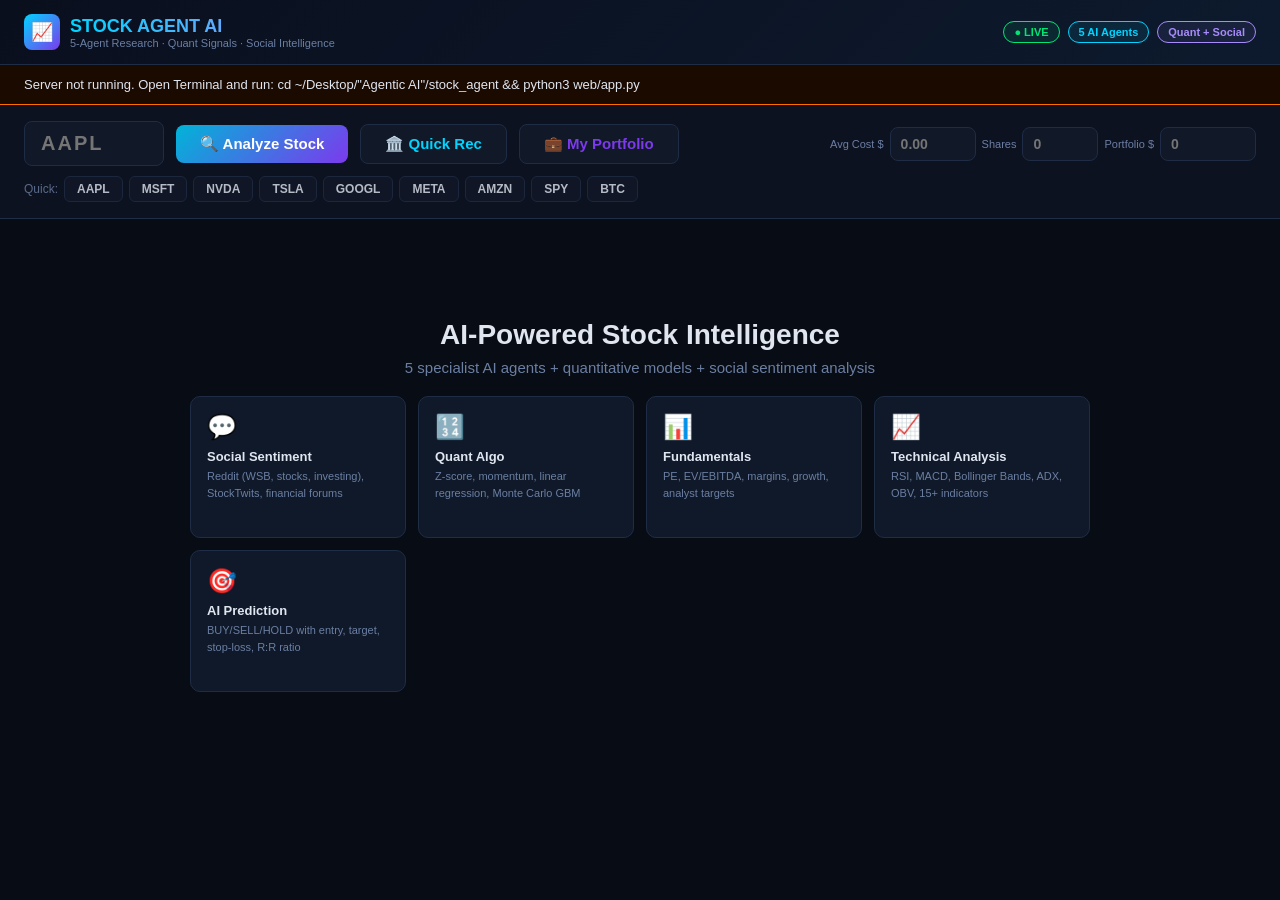
==== web/static/index.html @ b46477fc "Link the desk to OptionsPilot, in the direction that was missing OptionsPilot already reads this ser" ====
<!DOCTYPE html>
<html lang="en">
<head>
<meta charset="UTF-8">
<meta name="viewport" content="width=device-width, initial-scale=1.0">
<title>Stock Agent AI — 5-Agent Research Platform</title>
<style>
  :root {
    --bg:       #080c14;
    --bg2:      #0d1220;
    --bg3:      #111827;
    --border:   #1e2d45;
    --accent:   #00d4ff;
    --accent2:  #7c3aed;
    --green:    #00e676;
    --red:      #ff1744;
    --yellow:   #ffea00;
    --text:     #e0e6f0;
    --muted:    #6b7fa3;
    --card-bg:  #0f1929;
  }
  * { box-sizing: border-box; margin: 0; padding: 0; }
  body { background: var(--bg); color: var(--text); font-family: 'SF Pro Display', -apple-system, BlinkMacSystemFont, 'Segoe UI', sans-serif; font-size: 14px; min-height: 100vh; }

  /* Header */
  .header { background: linear-gradient(135deg, #0a0f1e 0%, #0d1a2d 100%); border-bottom: 1px solid var(--border); padding: 14px 24px; display: flex; align-items: center; gap: 16px; position: sticky; top: 0; z-index: 100; backdrop-filter: blur(10px); }
  .logo { display: flex; align-items: center; gap: 10px; }
  .logo-icon { width: 36px; height: 36px; background: linear-gradient(135deg, var(--accent), var(--accent2)); border-radius: 8px; display: flex; align-items: center; justify-content: center; font-size: 18px; }
  .logo-text h1 { font-size: 18px; font-weight: 700; background: linear-gradient(90deg, var(--accent), #a78bfa); -webkit-background-clip: text; -webkit-text-fill-color: transparent; }
  .logo-text p { font-size: 11px; color: var(--muted); }
  .badges { display: flex; gap: 8px; margin-left: auto; }
  .badge { padding: 4px 10px; border-radius: 20px; font-size: 11px; font-weight: 600; border: 1px solid; }
  .badge.live { color: var(--green); border-color: var(--green); background: rgba(0,230,118,.08); }
  .badge.agents { color: var(--accent); border-color: var(--accent); background: rgba(0,212,255,.08); }
  .badge.quant { color: #a78bfa; border-color: #a78bfa; background: rgba(167,139,250,.08); }

  /* Search */
  .search-bar { background: var(--bg2); border-bottom: 1px solid var(--border); padding: 16px 24px; display: flex; align-items: center; gap: 12px; flex-wrap: wrap; }
  .ticker-input { background: var(--bg3); border: 1px solid var(--border); color: var(--text); padding: 10px 16px; border-radius: 8px; font-size: 20px; font-weight: 700; width: 140px; letter-spacing: 2px; text-transform: uppercase; outline: none; transition: border-color .2s; }
  .ticker-input:focus { border-color: var(--accent); }
  .btn-analyze { background: linear-gradient(135deg, #00b4d8, var(--accent2)); border: none; color: #fff; padding: 10px 24px; border-radius: 8px; font-size: 15px; font-weight: 700; cursor: pointer; transition: opacity .2s, transform .1s; }
  .btn-analyze:hover { opacity: .9; transform: translateY(-1px); }
  .btn-analyze:disabled { opacity: .5; cursor: not-allowed; transform: none; }
  .quick-picks { display: flex; align-items: center; gap: 6px; flex-wrap: wrap; }
  .quick-picks span { color: var(--muted); font-size: 12px; }
  .qbtn { background: var(--bg3); border: 1px solid var(--border); color: var(--text); padding: 5px 12px; border-radius: 6px; cursor: pointer; font-size: 12px; font-weight: 600; transition: all .2s; }
  .qbtn:hover { border-color: var(--accent); color: var(--accent); }

  /* Progress */
  .progress-bar { background: var(--bg2); border-bottom: 1px solid var(--border); padding: 10px 24px; display: none; }
  .progress-steps { display: flex; gap: 8px; flex-wrap: wrap; margin-bottom: 8px; }
  .step { padding: 4px 10px; border-radius: 20px; font-size: 11px; border: 1px solid var(--border); color: var(--muted); transition: all .3s; }
  .step.active { border-color: var(--accent); color: var(--accent); background: rgba(0,212,255,.1); animation: pulse 1s infinite; }
  .step.done { border-color: var(--green); color: var(--green); background: rgba(0,230,118,.08); }
  @keyframes pulse { 0%,100% { opacity:1; } 50% { opacity:.6; } }
  .progress-msg { color: var(--muted); font-size: 12px; }

  /* Layout */
  .main { padding: 20px 24px; max-width: 1400px; margin: 0 auto; }
  .empty-state { text-align: center; padding: 80px 20px; color: var(--muted); }
  .empty-state h2 { font-size: 28px; color: var(--text); margin-bottom: 8px; }
  .empty-state p { font-size: 15px; margin-bottom: 20px; }
  .feature-grid { display: grid; grid-template-columns: repeat(auto-fit, minmax(200px, 1fr)); gap: 12px; max-width: 900px; margin: 0 auto; }
  .feature-card { background: var(--card-bg); border: 1px solid var(--border); border-radius: 10px; padding: 16px; text-align: left; }
  .feature-card .icon { font-size: 24px; margin-bottom: 8px; }
  .feature-card h4 { font-size: 13px; color: var(--text); margin-bottom: 4px; }
  .feature-card p { font-size: 11px; color: var(--muted); line-height: 1.5; }

  /* Dashboard */
  .dashboard { display: none; }
  .top-row { display: grid; grid-template-columns: 380px minmax(0, 1fr); gap: 16px; margin-bottom: 16px; }
  @media (max-width: 1100px) { .top-row { grid-template-columns: 1fr; } }
  .mid-row { display: grid; grid-template-columns: 1fr 1fr 1fr; gap: 16px; margin-bottom: 16px; }
  .bottom-row { display: grid; grid-template-columns: 1fr 1fr; gap: 16px; margin-bottom: 16px; }
  .full-row { margin-bottom: 16px; }

  /* Cards */
  .card { background: var(--card-bg); border: 1px solid var(--border); border-radius: 12px; padding: 18px; }
  .card-title { font-size: 11px; font-weight: 700; text-transform: uppercase; letter-spacing: 1px; color: var(--muted); margin-bottom: 14px; display: flex; align-items: center; gap: 6px; }

  /* Verdict */
  .verdict-card { background: var(--card-bg); border: 2px solid var(--border); border-radius: 16px; padding: 20px; position: relative; overflow: hidden; }
  .verdict-card::before { content: ''; position: absolute; top: 0; left: 0; right: 0; height: 3px; }
  .verdict-card.buy::before { background: linear-gradient(90deg, var(--green), #00c853); border-color: var(--green); }
  .verdict-card.sell::before { background: linear-gradient(90deg, var(--red), #d50000); border-color: var(--red); }
  .verdict-card.hold::before { background: linear-gradient(90deg, var(--yellow), #ff8f00); border-color: var(--yellow); }
  .verdict-badge { display: inline-flex; align-items: center; gap: 8px; padding: 8px 18px; border-radius: 30px; font-size: 22px; font-weight: 900; letter-spacing: 2px; margin-bottom: 12px; }
  .verdict-badge.buy { background: rgba(0,230,118,.15); color: var(--green); border: 2px solid var(--green); }
  .verdict-badge.sell { background: rgba(255,23,68,.15); color: var(--red); border: 2px solid var(--red); }
  .verdict-badge.hold { background: rgba(255,234,0,.12); color: var(--yellow); border: 2px solid var(--yellow); }
  .verdict-company { font-size: 16px; font-weight: 700; color: var(--text); margin-bottom: 4px; }
  .verdict-price { font-size: 28px; font-weight: 900; margin-bottom: 4px; }
  .verdict-change { font-size: 13px; }
  /* minmax(0, 1fr) rather than 1fr: a plain 1fr track has an automatic minimum
     of its content's size, so one long string in one tile widens that column
     and squeezes the other two. This makes the three tracks genuinely equal
     whatever lands in them. */
  .price-grid { display: grid; grid-template-columns: repeat(3, minmax(0, 1fr)); gap: 8px; margin-top: 14px; }
  .price-item { background: var(--bg3); border-radius: 8px; padding: 10px 8px; text-align: center; min-width: 0; }
  .price-item .label { font-size: 10px; color: var(--muted); text-transform: uppercase; margin-bottom: 4px; white-space: nowrap; }
  /* Last-resort containment. Long values belong in .price-note below the grid,
     but if one ever reaches a tile it wraps and clips instead of forcing the
     row to 300px tall. */
  /* break-word, not anywhere: `anywhere` also shrinks the element's intrinsic
     minimum size, which made "medium-term" wrap onto two lines inside a tile
     wide enough to hold it and left the second row 18px taller than the first. */
  .price-item .value { font-size: 14px; font-weight: 700; line-height: 1.3; overflow-wrap: break-word;
                       display: -webkit-box; -webkit-line-clamp: 2; -webkit-box-orient: vertical; overflow: hidden; }
  /* Word-valued tiles (Horizon, and a conditional Entry) are categories, not
     figures. At the 14px numeric size "medium-term" needs 95px inside a 91px
     tile and wraps at the hyphen, which pushed its whole grid row 18px taller
     than the one above it. */
  .price-item .value.text { font-size: 12px; font-weight: 600; }
  .price-item .value.conditional { font-size: 12px; font-weight: 600; color: var(--accent); }
  /* Where prose goes: full width, left-aligned, sized to be read. */
  .price-note { margin-top: 8px; padding: 9px 11px; background: var(--bg3); border-radius: 8px;
                border-left: 3px solid var(--accent); font-size: 11.5px; line-height: 1.55; color: var(--text); }
  .price-note + .price-note { margin-top: 6px; }
  .price-note .price-note-label { font-size: 10px; color: var(--muted); text-transform: uppercase;
                                  letter-spacing: .5px; margin-bottom: 2px; }
  .price-item .value.green { color: var(--green); }
  .price-item .value.red { color: var(--red); }
  .price-item .value.yellow { color: var(--yellow); }
  .conviction-row { display: flex; align-items: center; gap: 8px; margin-top: 12px; flex-wrap: wrap; }
  .conviction-label { font-size: 11px; color: var(--muted); }
  .conviction-badge { padding: 3px 10px; border-radius: 12px; font-size: 11px; font-weight: 700; }
  .conviction-badge.HIGH { background: rgba(0,230,118,.2); color: var(--green); }
  .conviction-badge.MEDIUM { background: rgba(255,234,0,.2); color: var(--yellow); }
  .conviction-badge.LOW { background: rgba(255,23,68,.15); color: var(--red); }
  .verdict-summary { font-size: 12px; color: var(--muted); line-height: 1.6; margin-top: 12px; font-style: italic; }

  /* Grounded analysis panel */
  .grounded-card { background: var(--card-bg); border: 1px solid #1a3a1a; border-radius: 12px; padding: 18px; margin-top: 16px; }
  .grounded-header { display: flex; align-items: center; gap:10px; margin-bottom: 14px; }
  .grounded-badge { font-size: 10px; font-weight: 700; text-transform: uppercase; padding: 3px 10px; border-radius: 10px; letter-spacing: 1px; }
  .grounded-badge.strategy { background: rgba(0,230,118,.15); color: var(--green); border: 1px solid rgba(0,230,118,.3); }
  .grounded-badge.none { background: rgba(255,234,0,.12); color: var(--yellow); border: 1px solid rgba(255,234,0,.3); }
  .grounded-grid { display: grid; grid-template-columns: repeat(4, 1fr); gap: 8px; margin-bottom: 14px; }
  .grounded-item { background: var(--bg3); border-radius: 8px; padding: 10px; text-align: center; }
  .grounded-item .gl { font-size: 9px; color: var(--muted); text-transform: uppercase; letter-spacing: 0.5px; margin-bottom: 4px; }
  .grounded-item .gv { font-size: 13px; font-weight: 700; }
  .grounded-note { font-size: 11px; color: var(--muted); line-height: 1.5; border-top: 1px solid var(--border); padding-top: 10px; }
  .strategy-signals { display: flex; flex-wrap: wrap; gap: 6px; margin-top: 10px; }
  .sig-pill { font-size: 10px; padding: 2px 8px; border-radius: 8px; font-weight: 600; }
  .sig-pill.bull { background: rgba(0,230,118,.15); color: var(--green); }
  .sig-pill.bear { background: rgba(255,23,68,.12); color: var(--red); }
  .sig-pill.flat { background: var(--bg3); color: var(--muted); }
  /* Track history table */
  .track-table { width: 100%; border-collapse: collapse; font-size: 11px; margin-top: 10px; }
  .track-table th { color: var(--muted); font-size: 9px; text-transform: uppercase; letter-spacing: 0.5px; padding: 4px 6px; text-align: left; border-bottom: 1px solid var(--border); }
  .track-table td { padding: 5px 6px; border-bottom: 1px solid rgba(255,255,255,.04); }
  .track-table .pos { color: var(--green); } .track-table .neg { color: var(--red); }

  /* Sparkline chart */
  .chart-card { background: var(--card-bg); border: 1px solid var(--border); border-radius: 12px; padding: 18px; }
  #sparkline-canvas { width: 100%; height: 140px; }

  /* Signal meter */
  .signal-meter { margin-bottom: 12px; }
  .meter-track { background: linear-gradient(90deg, #ff1744, #ffea00 50%, #00e676); border-radius: 20px; height: 10px; position: relative; margin: 8px 0; }
  .meter-needle { position: absolute; top: -4px; width: 18px; height: 18px; border-radius: 50%; background: #fff; border: 2px solid var(--bg); box-shadow: 0 2px 6px rgba(0,0,0,.5); transform: translateX(-50%); transition: left 1s cubic-bezier(.34,1.56,.64,1); }
  .meter-labels { display: flex; justify-content: space-between; font-size: 10px; color: var(--muted); }
  .signal-score { font-size: 32px; font-weight: 900; text-align: center; margin: 4px 0; }
  .signal-direction { text-align: center; font-size: 13px; font-weight: 700; text-transform: uppercase; letter-spacing: 1px; }

  /* Indicators grid */
  .indicators-grid { display: grid; grid-template-columns: 1fr 1fr; gap: 8px; }
  .ind-item { background: var(--bg3); border-radius: 8px; padding: 10px; }
  .ind-name { font-size: 10px; color: var(--muted); text-transform: uppercase; margin-bottom: 3px; }
  .ind-value { font-size: 14px; font-weight: 700; }
  .ind-signal { font-size: 10px; margin-top: 2px; }

  /* Algo signals */
  .algo-grid { display: grid; grid-template-columns: 1fr 1fr; gap: 8px; }
  .algo-item { background: var(--bg3); border-radius: 8px; padding: 10px; }
  .algo-name { font-size: 10px; color: var(--muted); text-transform: uppercase; margin-bottom: 3px; }
  .algo-value { font-size: 13px; font-weight: 700; }
  .algo-sub { font-size: 10px; color: var(--muted); margin-top: 2px; }

  /* Monte Carlo */
  .mc-bar { display: flex; align-items: center; gap: 8px; margin-bottom: 6px; font-size: 12px; }
  .mc-label { width: 80px; color: var(--muted); }
  .mc-track { flex: 1; background: var(--bg3); border-radius: 4px; height: 8px; position: relative; }
  .mc-fill { height: 100%; border-radius: 4px; }
  .mc-price { width: 70px; text-align: right; font-weight: 700; }

  /* Signals list */
  .signals-list { list-style: none; }
  .signals-list li { padding: 6px 8px; border-radius: 6px; font-size: 12px; margin-bottom: 4px; display: flex; align-items: flex-start; gap: 6px; }
  .signals-list li.bull { background: rgba(0,230,118,.07); color: #81c784; }
  .signals-list li.bear { background: rgba(255,23,68,.07); color: #e57373; }
  .signals-list li.neutral { background: rgba(255,255,255,.04); color: var(--muted); }
  .sig-dot { width: 6px; height: 6px; border-radius: 50%; margin-top: 5px; flex-shrink: 0; }
  .bull .sig-dot { background: var(--green); }
  .bear .sig-dot { background: var(--red); }
  .neutral .sig-dot { background: var(--muted); }

  /* Social sentiment */
  .social-grid { display: grid; grid-template-columns: 1fr 1fr; gap: 10px; margin-bottom: 12px; }
  .social-source { background: var(--bg3); border-radius: 10px; padding: 12px; }
  .social-source h4 { font-size: 12px; color: var(--muted); margin-bottom: 8px; }
  .social-bar { display: flex; gap: 4px; height: 8px; border-radius: 4px; overflow: hidden; margin-bottom: 6px; }
  .social-bull { background: var(--green); }
  .social-bear { background: var(--red); }
  .social-stats { display: flex; justify-content: space-between; font-size: 11px; }
  .st-bull { color: var(--green); font-weight: 700; }
  .st-bear { color: var(--red); font-weight: 700; }
  .reddit-posts { list-style: none; }
  .reddit-posts li { padding: 6px 0; border-bottom: 1px solid var(--border); font-size: 11px; color: var(--muted); }
  .reddit-posts li:last-child { border-bottom: none; }
  .reddit-sub { color: var(--accent); font-weight: 600; }

  /* Fundamentals table */
  .fund-table { width: 100%; border-collapse: collapse; }
  .fund-table tr { border-bottom: 1px solid var(--border); }
  .fund-table td { padding: 7px 4px; font-size: 12px; }
  .fund-table td:first-child { color: var(--muted); }
  .fund-table td:last-child { font-weight: 700; text-align: right; }

  /* Analysis sections */
  .analysis-tabs { display: flex; gap: 4px; margin-bottom: 12px; flex-wrap: wrap; }
  .tab-btn { padding: 6px 14px; border-radius: 6px; border: 1px solid var(--border); background: none; color: var(--muted); cursor: pointer; font-size: 12px; transition: all .2s; }
  .tab-btn.active { background: var(--accent2); border-color: var(--accent2); color: #fff; }
  .tab-content { display: none; }
  .tab-content.active { display: block; }
  .analysis-text { font-size: 13px; line-height: 1.8; color: var(--text); white-space: pre-wrap; }
  .streaming-cursor { display: inline-block; width: 8px; height: 14px; background: var(--accent); animation: blink .7s infinite; vertical-align: text-bottom; }
  @keyframes blink { 0%,100%{opacity:1} 50%{opacity:0} }

  /* News */
  .news-list { list-style: none; }
  .news-item { padding: 10px 0; border-bottom: 1px solid var(--border); }
  .news-item:last-child { border-bottom: none; }
  .news-title { font-size: 13px; color: var(--text); margin-bottom: 4px; }
  .news-meta { font-size: 11px; color: var(--muted); }

  /* Cases */
  .cases-grid { display: grid; grid-template-columns: 1fr 1fr; gap: 12px; }
  .case-box { background: var(--bg3); border-radius: 10px; padding: 14px; }
  .case-box.bull { border-left: 3px solid var(--green); }
  .case-box.bear { border-left: 3px solid var(--red); }
  .case-title { font-size: 11px; font-weight: 700; text-transform: uppercase; letter-spacing: 1px; margin-bottom: 8px; }
  .case-box.bull .case-title { color: var(--green); }
  .case-box.bear .case-title { color: var(--red); }
  .case-text { font-size: 12px; color: var(--muted); line-height: 1.6; }

  /* Catalysts */
  .catalysts-list { list-style: none; }
  .catalysts-list li { padding: 5px 0; font-size: 12px; color: var(--muted); border-bottom: 1px solid var(--border); display: flex; gap: 6px; }
  .catalysts-list li:last-child { border-bottom: none; }
  .catalyst-dot { color: var(--accent); }

  /* Candlestick patterns */
  .pattern-list { list-style: none; }
  .pattern-list li { padding: 5px 8px; border-radius: 6px; font-size: 11px; margin-bottom: 4px; background: rgba(124,58,237,.1); color: #c4b5fd; border: 1px solid rgba(124,58,237,.2); }

  /* Scrollbar */
  ::-webkit-scrollbar { width: 6px; }
  ::-webkit-scrollbar-track { background: var(--bg); }
  ::-webkit-scrollbar-thumb { background: var(--border); border-radius: 3px; }

  /* Colors */
  .green { color: var(--green); }
  .red { color: var(--red); }
  .yellow { color: var(--yellow); }
  .accent { color: var(--accent); }
  .muted { color: var(--muted); }

  /* Responsive */
  @media (max-width: 900px) {
    .top-row, .mid-row, .bottom-row { grid-template-columns: 1fr; }
    .cases-grid, .social-grid, .indicators-grid, .algo-grid { grid-template-columns: 1fr; }
  }
</style>
</head>
<body>

<div class="header">
  <div class="logo">
    <div class="logo-icon">📈</div>
    <div class="logo-text">
      <h1>STOCK AGENT AI</h1>
      <p>5-Agent Research · Quant Signals · Social Intelligence</p>
    </div>
  </div>
  <div class="badges">
    <div class="badge live">● LIVE</div>
    <div class="badge agents">5 AI Agents</div>
    <div class="badge quant">Quant + Social</div>
  </div>
</div>

<div class="search-bar" style="flex-direction:column;align-items:stretch;gap:10px">
  <!-- Primary row: the one action most visits need — type a ticker, hit Analyze.
       Quick Rec / Portfolio are secondary but still one click; cost basis is
       tucked to the far right since it's optional context, not an action. -->
  <div style="display:flex;align-items:center;gap:12px;flex-wrap:wrap">
    <input type="text" class="ticker-input" id="ticker" placeholder="AAPL" value="" maxlength="10">
    <button class="btn-analyze" id="analyzeBtn" onclick="analyze()">🔍 Analyze Stock</button>
    <button class="btn-analyze" id="quickRecTopBtn" onclick="quickRecStandalone()"
      style="background:var(--bg3);color:var(--accent);border:1px solid var(--border)"
      title="Keyless 7-pillar computed recommendation — no LLM, no API key needed">🏛️ Quick Rec</button>
    <button class="btn-analyze" id="portfolioToggleBtn" onclick="togglePortfolioCard()"
      style="background:var(--bg3);color:var(--accent2);border:1px solid var(--border)"
      title="Track your holdings and get a signal on each">💼 My Portfolio</button>
    <!-- Position context. All three are OPTIONAL and none is ever inferred:
         leaving them blank produces POSITION_CONTEXT_NOT_PROVIDED and both
         ownership branches, rather than an assumed holding. Shares unlocks
         dollar risk; portfolio value unlocks weight and concentration. -->
    <div style="display:flex;align-items:center;gap:6px;margin-left:auto;flex-wrap:wrap">
      <label for="costBasis" style="font-size:11px;color:var(--muted);white-space:nowrap">Avg Cost $</label>
      <input type="number" id="costBasis" oninput="onCostBasisChange()" placeholder="0.00" step="0.01" min="0"
        style="background:var(--bg3);border:1px solid var(--border);color:var(--text);padding:8px 10px;border-radius:8px;font-size:14px;font-weight:700;width:86px;outline:none;transition:border-color .2s"
        onfocus="this.style.borderColor='var(--accent)'" onblur="this.style.borderColor='var(--border)'"
        title="Your average purchase price. Optional — nothing is assumed if blank.">
      <label for="shareCount" style="font-size:11px;color:var(--muted);white-space:nowrap">Shares</label>
      <input type="number" id="shareCount" placeholder="0" step="1" min="0"
        style="background:var(--bg3);border:1px solid var(--border);color:var(--text);padding:8px 10px;border-radius:8px;font-size:14px;font-weight:700;width:76px;outline:none;transition:border-color .2s"
        onfocus="this.style.borderColor='var(--accent)'" onblur="this.style.borderColor='var(--border)'"
        title="Share count — unlocks dollar risk to invalidation. Optional.">
      <label for="portfolioValue" style="font-size:11px;color:var(--muted);white-space:nowrap">Portfolio $</label>
      <input type="number" id="portfolioValue" placeholder="0" step="100" min="0"
        style="background:var(--bg3);border:1px solid var(--border);color:var(--text);padding:8px 10px;border-radius:8px;font-size:14px;font-weight:700;width:96px;outline:none;transition:border-color .2s"
        onfocus="this.style.borderColor='var(--accent)'" onblur="this.style.borderColor='var(--border)'"
        title="Total portfolio value — unlocks position weight, concentration and portfolio risk. Optional.">
    </div>
  </div>
  <!-- Secondary row: quick-pick tickers, visually quieter — a shortcut, not a decision. -->
  <div class="quick-picks" style="opacity:.8">
    <span>Quick:</span>
    <button class="qbtn" onclick="quickAnalyze('AAPL')">AAPL</button>
    <button class="qbtn" onclick="quickAnalyze('MSFT')">MSFT</button>
    <button class="qbtn" onclick="quickAnalyze('NVDA')">NVDA</button>
    <button class="qbtn" onclick="quickAnalyze('TSLA')">TSLA</button>
    <button class="qbtn" onclick="quickAnalyze('GOOGL')">GOOGL</button>
    <button class="qbtn" onclick="quickAnalyze('META')">META</button>
    <button class="qbtn" onclick="quickAnalyze('AMZN')">AMZN</button>
    <button class="qbtn" onclick="quickAnalyze('SPY')">SPY</button>
    <button class="qbtn" onclick="quickAnalyze('BTC-USD')">BTC</button>
  </div>
</div>

<div class="card" id="portfolioCard" style="display:none;margin:16px 24px;max-width:1400px;margin-left:auto;margin-right:auto">
  <div class="card-title" style="display:flex;justify-content:space-between;align-items:center">
    <span>💼 My Portfolio <span style="font-weight:400;text-transform:none;letter-spacing:0;color:var(--muted)">— track holdings, get a signal on each</span></span>
    <button onclick="togglePortfolioCard()" style="background:none;border:none;color:var(--muted);cursor:pointer;font-size:16px">✕</button>
  </div>

  <div style="display:flex;gap:8px;align-items:center;flex-wrap:wrap;margin-bottom:12px;padding-bottom:12px;border-bottom:1px solid var(--border)">
    <input type="text" id="pfTicker" placeholder="TICKER" maxlength="10"
      style="background:var(--bg3);border:1px solid var(--border);color:var(--text);padding:8px 10px;border-radius:8px;font-size:14px;font-weight:700;width:110px;text-transform:uppercase;outline:none">
    <input type="number" id="pfShares" placeholder="Shares" step="0.0001" min="0"
      style="background:var(--bg3);border:1px solid var(--border);color:var(--text);padding:8px 10px;border-radius:8px;font-size:14px;width:100px;outline:none">
    <input type="number" id="pfAvgCost" placeholder="Avg Cost $" step="0.01" min="0"
      style="background:var(--bg3);border:1px solid var(--border);color:var(--text);padding:8px 10px;border-radius:8px;font-size:14px;width:110px;outline:none">
    <button class="btn-analyze" onclick="addPortfolioHolding()" style="padding:8px 18px;font-size:13px">+ Add Holding</button>
    <button class="btn-analyze" id="pfAnalyzeBtn" onclick="analyzePortfolio()"
      style="padding:8px 18px;font-size:13px;background:var(--bg3);color:var(--accent);border:1px solid var(--border)">📊 Quick Signals</button>
    <button class="btn-analyze" id="pfBriefBtn" onclick="buildPortfolioBrief()"
      style="padding:8px 18px;font-size:13px;background:linear-gradient(135deg,var(--accent2),#00b4d8)">🎯 Portfolio Brief</button>
    <span style="font-size:10px;color:var(--muted)">Keyless — no API key. Saved in this browser only. Suggested actions, not automatic trades.</span>
  </div>

  <div style="display:flex;gap:8px;align-items:center;flex-wrap:wrap;margin-bottom:12px;padding-bottom:12px;border-bottom:1px solid var(--border)">
    <span style="font-size:11px;color:var(--muted);text-transform:uppercase;letter-spacing:.5px">Source</span>
    <div style="display:flex;background:var(--bg3);border-radius:8px;padding:2px">
      <button id="pfSrcManualBtn" onclick="setPortfolioSource('manual')"
        style="border:none;background:none;color:var(--text);padding:6px 12px;border-radius:6px;font-size:12px;cursor:pointer">Manual</button>
      <button id="pfSrcRobinhoodBtn" onclick="setPortfolioSource('robinhood')"
        style="border:none;background:none;color:var(--text);padding:6px 12px;border-radius:6px;font-size:12px;cursor:pointer">🟢 Robinhood</button>
    </div>
    <button class="btn-analyze" id="pfRobinhoodBtn" onclick="robinhoodButtonClick()"
      style="padding:8px 18px;font-size:13px;background:var(--bg3);color:var(--accent);border:1px solid var(--border)">🔗 Connect Robinhood</button>
    <span id="pfRobinhoodStatus" style="font-size:11px;color:var(--muted)"></span>
  </div>

  <div id="pfEmpty" style="text-align:center;color:var(--muted);font-size:13px;padding:16px 0">
    No holdings yet — add a ticker, share count, and your average cost above.
  </div>

  <div id="pfTableWrap" style="display:none;overflow-x:auto">
    <table style="width:100%;border-collapse:collapse;font-size:12px">
      <thead>
        <tr style="color:var(--muted);text-align:left;border-bottom:1px solid var(--border)">
          <th style="padding:6px 8px"></th>
          <th style="padding:6px 8px">Ticker</th>
          <th style="padding:6px 8px;text-align:right">Shares</th>
          <th style="padding:6px 8px;text-align:right">Avg Cost</th>
          <th style="padding:6px 8px;text-align:right">Current</th>
          <th style="padding:6px 8px;text-align:right">P&amp;L %</th>
          <th style="padding:6px 8px;text-align:right">Weight</th>
          <th style="padding:6px 8px">Action</th>
          <th style="padding:6px 8px;text-align:right">Add Zone</th>
          <th style="padding:6px 8px;text-align:right">Trim Zone</th>
          <th style="padding:6px 8px;text-align:right">Exit</th>
          <th style="padding:6px 8px;text-align:right">Target Wt</th>
          <th style="padding:6px 8px"></th>
        </tr>
      </thead>
      <tbody id="pfBody"></tbody>
    </table>
  </div>

  <div id="pfSummary" style="display:none;margin-top:12px;padding-top:12px;border-top:1px solid var(--border)">
    <!-- Book totals -->
    <div style="display:flex;flex-wrap:wrap;gap:20px;margin-bottom:14px">
      <div><div style="font-size:10px;color:var(--muted);text-transform:uppercase">Cost Basis</div>
        <div style="font-size:16px;font-weight:800" id="pfTotalCost">—</div></div>
      <div><div style="font-size:10px;color:var(--muted);text-transform:uppercase">Market Value</div>
        <div style="font-size:16px;font-weight:800" id="pfTotalValue">—</div></div>
      <div><div style="font-size:10px;color:var(--muted);text-transform:uppercase">Total P&amp;L</div>
        <div style="font-size:16px;font-weight:800" id="pfTotalPL">—</div></div>
      <div><div style="font-size:10px;color:var(--muted);text-transform:uppercase">Return</div>
        <div style="font-size:16px;font-weight:800" id="pfTotalPct">—</div></div>
    </div>
    <!-- Portfolio Brief summary: Stance · Concentration · Top 3 Actions · Evidence -->
    <div id="pfBriefSummary" style="display:none;grid-template-columns:1fr 1fr;gap:12px">
      <div style="padding:12px;background:var(--bg3);border-radius:10px" id="pfStanceBox">
        <div style="font-size:10px;color:var(--muted);text-transform:uppercase;letter-spacing:.5px;margin-bottom:4px">Portfolio Stance</div>
        <div style="font-size:20px;font-weight:900" id="pfStance">—</div>
        <div style="font-size:11px;color:var(--muted);margin-top:4px" id="pfStanceNote"></div>
      </div>
      <div style="padding:12px;background:var(--bg3);border-radius:10px">
        <div style="font-size:10px;color:var(--muted);text-transform:uppercase;letter-spacing:.5px;margin-bottom:4px">Concentration Risk</div>
        <div id="pfConcentration" style="font-size:12px"></div>
      </div>
      <div style="padding:12px;background:var(--bg3);border-radius:10px">
        <div style="font-size:10px;color:var(--muted);text-transform:uppercase;letter-spacing:.5px;margin-bottom:6px">Top 3 Actions (by urgency)</div>
        <div id="pfTop3" style="font-size:12px"></div>
      </div>
      <div style="padding:12px;background:var(--bg3);border-radius:10px">
        <div style="font-size:10px;color:var(--muted);text-transform:uppercase;letter-spacing:.5px;margin-bottom:6px">Evidence Confidence</div>
        <div id="pfEvidence" style="font-size:12px"></div>
      </div>
    </div>
    <div id="pfTiltFallback" style="font-size:11px;color:var(--muted);margin-top:8px">
      Click <b>🎯 Portfolio Brief</b> for position-aware actions, price zones, target weights, and the portfolio stance. Suggested actions, not automatic trades.
    </div>
  </div>
</div>

<div class="progress-bar" id="progressBar">
  <div class="progress-steps" id="progressSteps">
    <div class="step" id="step-data">📡 Data</div>
    <div class="step" id="step-social_data">📱 Social Data</div>
    <div class="step" id="step-fundamentals">📊 Fundamentals</div>
    <div class="step" id="step-technical">📈 Technical</div>
    <div class="step" id="step-social">💬 Social Agent</div>
    <div class="step" id="step-algo">🔢 Algo</div>
    <div class="step" id="step-prediction">🎯 Prediction</div>
    <div class="step" id="step-grounding">🧮 Grounding</div>
    <div class="step" id="step-recommendation">🏛️ Recommendation</div>
  </div>
  <div class="progress-msg" id="progressMsg">Starting analysis...</div>
</div>

<div class="main">
  <div class="empty-state" id="emptyState">
    <h2>AI-Powered Stock Intelligence</h2>
    <p>5 specialist AI agents + quantitative models + social sentiment analysis</p>
    <div class="feature-grid">
      <div class="feature-card"><div class="icon">💬</div><h4>Social Sentiment</h4><p>Reddit (WSB, stocks, investing), StockTwits, financial forums</p></div>
      <div class="feature-card"><div class="icon">🔢</div><h4>Quant Algo</h4><p>Z-score, momentum, linear regression, Monte Carlo GBM</p></div>
      <div class="feature-card"><div class="icon">📊</div><h4>Fundamentals</h4><p>PE, EV/EBITDA, margins, growth, analyst targets</p></div>
      <div class="feature-card"><div class="icon">📈</div><h4>Technical Analysis</h4><p>RSI, MACD, Bollinger Bands, ADX, OBV, 15+ indicators</p></div>
      <div class="feature-card"><div class="icon">🎯</div><h4>AI Prediction</h4><p>BUY/SELL/HOLD with entry, target, stop-loss, R:R ratio</p></div>
    </div>
  </div>

  <div class="dashboard" id="dashboard">

    <!-- Row 1: Verdict + Chart -->
    <div class="top-row">
      <div class="verdict-card" id="verdictCard">
        <div id="verdictLoading" style="color:var(--muted);text-align:center;padding:40px 0">
          <div style="font-size:24px;margin-bottom:8px">🎯</div>
          <div>Generating prediction...</div>
        </div>
        <div id="verdictContent" style="display:none">
          <div id="verdictBadge" class="verdict-badge">--</div>
          <div class="verdict-company" id="verdictCompany"></div>
          <div class="verdict-price" id="verdictPrice"></div>
          <div class="verdict-change" id="verdictChange"></div>
          <div class="price-grid">
            <div class="price-item">
              <div class="label">Entry</div>
              <div class="value accent" id="predEntry">--</div>
            </div>
            <div class="price-item">
              <div class="label">Target</div>
              <div class="value green" id="predTarget">--</div>
            </div>
            <div class="price-item">
              <div class="label">Stop Loss</div>
              <div class="value red" id="predStop">--</div>
            </div>
            <div class="price-item">
              <div class="label">Upside</div>
              <div class="value green" id="predUpside">--</div>
            </div>
            <div class="price-item">
              <div class="label">Risk:Reward</div>
              <div class="value yellow" id="predRR">--</div>
            </div>
            <div class="price-item">
              <div class="label">Horizon</div>
              <div class="value accent" id="predHorizon">--</div>
            </div>
          </div>
          <div id="predConditionNote"></div>
          <div class="conviction-row">
            <span class="conviction-label">Conviction:</span>
            <span class="conviction-badge" id="convictionBadge">--</span>
            <span class="conviction-label" style="margin-left:8px">Horizon:</span>
            <span id="timeHorizon" style="font-size:11px;color:var(--muted)">--</span>
          </div>
          <div class="verdict-summary" id="verdictSummary"></div>
        </div>
      </div>

      <div class="chart-card">
        <div class="card-title">📊 Price History <span style="font-size:11px;color:var(--muted);font-weight:400">(3-Month)</span></div>
        <div id="rangeSelector" style="display:flex;gap:4px;flex-wrap:wrap;margin-bottom:8px"></div>
        <div style="position:relative">
          <canvas id="sparkline-canvas" height="140"></canvas>
          <div id="chartTooltip" style="display:none;position:absolute;pointer-events:none;background:var(--bg3);border:1px solid var(--border);border-radius:6px;padding:6px 9px;font-size:11px;color:var(--text);white-space:nowrap;z-index:10;box-shadow:0 2px 8px rgba(0,0,0,.35)"></div>
        </div>
        <div id="chartAxisLabels" style="display:flex;justify-content:space-between;margin-top:4px;font-size:10px;color:var(--muted)"></div>
        <div id="chartSummary" style="margin-top:10px;padding-top:10px;border-top:1px solid var(--border);font-size:11px;color:var(--muted);line-height:1.6"></div>
        <div id="avgCostSummary" style="margin-top:6px;font-size:11px;font-weight:600"></div>
        <div style="display:flex;justify-content:space-between;margin-top:8px;font-size:11px;color:var(--muted)">
          <span id="chartLow"></span>
          <span id="chartTicker" style="color:var(--accent);font-weight:700"></span>
          <span id="chartHigh"></span>
        </div>
        <div style="display:flex;justify-content:space-between;margin-top:2px;font-size:10px;color:var(--muted);opacity:0.7">
          <span id="chartStartDate"></span>
          <span id="chartEndDate"></span>
        </div>
      </div>
    </div>

    <!-- Advanced Analysis & Backtesting: the deep-verification tools (7-pillar
         recommendation, decision report, backtest lab, cross-sectional ranking,
         prediction calibration, data sources). Collapsed by default so a casual
         "should I buy this" glance isn't buried under a wall of research-grade
         dashboards — everything here is one click away, not deleted. -->
    <div class="advanced-section" id="advancedSection" style="display:none;margin-bottom:16px;border:1px dashed var(--border);border-radius:12px;overflow:hidden">
      <div onclick="toggleAdvanced()" style="cursor:pointer;user-select:none;padding:14px 18px;display:flex;justify-content:space-between;align-items:center;background:var(--bg2);gap:12px;flex-wrap:wrap">
        <div>
          <span style="font-size:13px;font-weight:800;color:var(--text)">🔬 Advanced Analysis &amp; Backtesting</span>
          <span style="font-size:11px;color:var(--muted);margin-left:8px">7-pillar recommendation · decision report · backtest lab · cross-sectional ranking · prediction calibration</span>
        </div>
        <span id="advancedToggleLabel" style="color:var(--accent);font-weight:700;font-size:12px;white-space:nowrap">▸ Show</span>
      </div>
      <div id="advancedBody" style="display:none;padding:16px 18px 0">

    <!-- 7-Pillar Investing Recommendation (full width) -->
    <div class="card" id="recCard" style="display:none;margin-bottom:16px">
      <div class="card-title">🏛️ 7-Pillar Investing Recommendation
        <span style="float:right;font-weight:400;letter-spacing:0;text-transform:none">
          <button onclick="quickRec()" id="quickRecBtn"
            style="background:var(--bg3);color:var(--accent);border:1px solid var(--border);border-radius:6px;padding:4px 12px;font-size:11px;font-weight:700;cursor:pointer">
            ⚡ Quick Rec (no AI)</button>
        </span>
      </div>
      <div id="recBody"><div style="color:var(--muted);text-align:center;padding:14px 0;font-size:13px">
        Run an analysis, or click “Quick Rec” for the keyless computed recommendation.</div></div>
    </div>

    <!-- Composite Decision Report (full width) -->
    <div class="card" id="decisionCard" style="display:none;margin-bottom:16px">
      <div class="card-title">🎯 Composite Decision Report
        <span style="float:right;font-weight:400;letter-spacing:0;text-transform:none">
          <label style="color:var(--muted);font-size:11px;margin-right:8px">
            <input type="checkbox" id="ownsPosition"> I own this stock</label>
          <button onclick="fetchDecisionReport()" id="decisionBtn"
            style="background:linear-gradient(90deg,var(--accent),var(--accent2));color:#04121b;border:none;border-radius:6px;padding:4px 14px;font-size:11px;font-weight:800;cursor:pointer">
            📊 Generate Report</button>
        </span>
      </div>
      <div id="decisionBody"><div style="color:var(--muted);text-align:center;padding:14px 0;font-size:13px">
        One coherent BUY/HOLD/SELL decision synthesized from all agent outputs, backtests,
        calibration, and cross-sectional ranking. Fully keyless — no LLM needed.</div></div>
    </div>

    <!-- AI Intelligence / Decision Engine (full width) -->
    <div class="card" id="intelligenceCard" style="display:none;margin-bottom:16px">
      <div class="card-title">🧠 AI Intelligence
        <span style="float:right;font-weight:400;letter-spacing:0;text-transform:none">
          <select id="intelSections" style="background:var(--bg3);color:var(--text);border:1px solid var(--border);border-radius:6px;padding:3px 8px;font-size:11px">
            <option value="full">Full analysis</option>
            <option value="valuation">Valuation only</option>
            <option value="price_action">Why did it move?</option>
            <option value="recovery">Recovery to cost</option>
          </select>
          <input id="intelAvgCost" type="number" step="0.01" placeholder="avg cost $"
            style="width:90px;background:var(--bg3);color:var(--text);border:1px solid var(--border);border-radius:6px;padding:3px 8px;font-size:11px">
          <button onclick="fetchIntelligence()" id="intelBtn"
            style="background:linear-gradient(90deg,var(--accent),var(--accent2));color:#04121b;border:none;border-radius:6px;padding:4px 14px;font-size:11px;font-weight:800;cursor:pointer">
            🧠 Run Intelligence</button>
        </span>
      </div>
      <div id="intelBody"><div style="color:var(--muted);text-align:center;padding:14px 0;font-size:13px">
        Market regime, multi-horizon historical context, historical analogs, a probabilistic
        forecast, risk/cost-basis analysis, and a reliability-weighted evidence ledger with
        named contradictions — adaptive, only computes what the selected mode needs.
        Fully keyless — no LLM needed.</div></div>
    </div>

    <!-- Backtest Lab (full width) -->
    <div class="card" id="btLabCard" style="display:none;margin-bottom:16px">
      <div class="card-title">🧪 Backtest Lab
        <span style="float:right;font-weight:400;letter-spacing:0;text-transform:none;font-size:12px">
          <select id="btStrategy" style="background:var(--bg3);color:var(--text);border:1px solid var(--border);border-radius:6px;padding:3px 8px;font-size:11px"></select>
          <select id="btPeriod" style="background:var(--bg3);color:var(--text);border:1px solid var(--border);border-radius:6px;padding:3px 8px;font-size:11px">
            <option value="2y">2y</option><option value="3y">3y</option><option value="5y" selected>5y</option>
          </select>
          <label style="color:var(--muted);font-size:11px"><input type="checkbox" id="btCosts" checked> realistic costs</label>
          <button onclick="runOneBacktest()" id="btOneBtn"
            style="background:var(--bg3);color:var(--accent);border:1px solid var(--border);border-radius:6px;padding:4px 12px;font-size:11px;font-weight:700;cursor:pointer">▶ Backtest</button>
          <button onclick="runAllBacktests()" id="btAllBtn"
            style="background:linear-gradient(90deg,var(--accent),var(--accent2));color:#04121b;border:none;border-radius:6px;padding:4px 12px;font-size:11px;font-weight:800;cursor:pointer">⚔️ Compare all</button>
        </span>
      </div>
      <div id="btLabBody"><div style="color:var(--muted);text-align:center;padding:14px 0;font-size:13px">
        Pick a strategy and click Backtest, or “Compare all” to race the whole library
        (net of realistic costs, dSR deflated against the true trial count).
        Deeper validation (walk-forward + overfitting/PBO): <a href="/fil" style="color:var(--accent)">FIL page →</a></div></div>
    </div>

    <!-- Cross-Sectional Ranking (full width) -->
    <div class="card" id="xsecCard" style="display:none;margin-bottom:16px">
      <div class="card-title">🏦 Cross-Sectional Ranking (survivorship-safe, point-in-time)
        <span style="float:right;font-weight:400;letter-spacing:0;text-transform:none">
          <select id="xsecUniverse" style="background:var(--bg3);color:var(--text);border:1px solid var(--border);border-radius:6px;padding:3px 8px;font-size:11px"></select>
          <input id="xsecAsOf" type="date" value="2023-06-01" style="background:var(--bg3);color:var(--text);border:1px solid var(--border);border-radius:6px;padding:3px 6px;font-size:11px">
          <button onclick="runRanking()" id="xsecRunBtn" style="background:linear-gradient(90deg,var(--accent),var(--accent2));color:#04121b;border:none;border-radius:6px;padding:4px 12px;font-size:11px;font-weight:800;cursor:pointer">Rank as-of</button>
          <button onclick="evalRankings()" id="xsecEvalBtn" style="background:var(--bg3);color:var(--accent);border:1px solid var(--border);border-radius:6px;padding:4px 12px;font-size:11px;font-weight:700;cursor:pointer">Evaluate history</button>
        </span>
      </div>
      <div id="xsecBody"><div style="color:var(--muted);text-align:center;padding:14px 0;font-size:13px">
        Rank an investable universe as of any date — using only securities and data available then.
        Includes delisted names, preserves security identity across ticker changes, and is
        reproducible &amp; look-ahead-free. Production survivorship safety needs a paid constituent dataset;
        the reference universe is synthetic (labelled) to prove the mechanics.</div></div>
    </div>

    <!-- Prediction Ledger & Calibration (full width) -->
    <div class="card" id="predLedgerCard" style="display:none;margin-bottom:16px">
      <div class="card-title">🧾 Prediction Ledger &amp; Calibration
        <span style="float:right;font-weight:400;letter-spacing:0;text-transform:none">
          <select id="calSource" onchange="loadPredictionLedger()"
            style="background:var(--bg3);color:var(--text);border:1px solid var(--border);border-radius:6px;padding:3px 8px;font-size:11px" title="historical (replay) vs live predictions">
            <option value="all" selected>all</option><option value="replay">historical</option><option value="live">live</option>
          </select>
          <select id="calHorizon" onchange="loadPredictionLedger()"
            style="background:var(--bg3);color:var(--text);border:1px solid var(--border);border-radius:6px;padding:3px 8px;font-size:11px">
            <option value="1">1d</option><option value="5">5d</option>
            <option value="20" selected>20d</option><option value="60">60d</option><option value="252">252d</option>
          </select>
          <button onclick="refreshOutcomes()" id="refreshOutcomesBtn"
            style="background:var(--bg3);color:var(--accent);border:1px solid var(--border);border-radius:6px;padding:4px 12px;font-size:11px;font-weight:700;cursor:pointer">↻ Refresh outcomes</button>
        </span>
      </div>
      <div style="display:flex;gap:6px;flex-wrap:wrap;align-items:center;margin-bottom:8px;font-size:11px;color:var(--muted)">
        <span title="Replay the recommendation pipeline on historical dates using only as-of data, so calibration can be measured now">⏮ Historical replay:</span>
        <input id="rpTickers" placeholder="AAPL MSFT KO" value="AAPL MSFT"
          style="background:var(--bg3);color:var(--text);border:1px solid var(--border);border-radius:6px;padding:3px 8px;font-size:11px;width:140px">
        <input id="rpStart" type="date" value="2022-01-01" style="background:var(--bg3);color:var(--text);border:1px solid var(--border);border-radius:6px;padding:3px 6px;font-size:11px">
        <input id="rpEnd" type="date" value="2024-06-01" style="background:var(--bg3);color:var(--text);border:1px solid var(--border);border-radius:6px;padding:3px 6px;font-size:11px">
        <select id="rpCadence" style="background:var(--bg3);color:var(--text);border:1px solid var(--border);border-radius:6px;padding:3px 6px;font-size:11px">
          <option value="M" selected>monthly</option><option value="W">weekly</option></select>
        <button onclick="startReplay()" id="rpBtn"
          style="background:linear-gradient(90deg,var(--accent),var(--accent2));color:#04121b;border:none;border-radius:6px;padding:4px 12px;font-size:11px;font-weight:800;cursor:pointer">⏮ Replay history</button>
        <span id="rpProgress" style="color:var(--accent)"></span>
      </div>
      <div id="predLedgerBody"><div style="color:var(--muted);text-align:center;padding:14px 0;font-size:13px">
        Every recommendation is frozen at creation. Run a <b>Historical replay</b> to populate the ledger
        with point-in-time-valid predictions and measure calibration now — or click “Refresh outcomes”
        to evaluate matured live predictions (1/5/20/60/252 trading days).</div></div>
    </div>

    <!-- Data Sources (full width) -->
    <div class="card" id="dataSrcCard" style="display:none;margin-bottom:16px">
      <div class="card-title">🔌 Data Sources
        <span style="float:right;font-weight:400;letter-spacing:0;text-transform:none">
          <span id="macroStrip" style="font-size:11px;color:var(--muted)"></span>
        </span>
      </div>
      <div id="dataSrcBody"></div>
    </div>

      </div>
    </div>

    <!-- Row 2: Signal Meter + Technical Indicators + Algo Score -->
    <div class="mid-row">
      <div class="card">
        <div class="card-title">📡 Technical Signal Score</div>
        <div class="signal-meter">
          <div class="signal-score" id="signalScore">--</div>
          <div class="signal-direction" id="signalDirection"></div>
          <div class="meter-track">
            <div class="meter-needle" id="meterNeedle" style="left:50%"></div>
          </div>
          <div class="meter-labels"><span class="red">BEARISH</span><span class="muted">NEUTRAL</span><span class="green">BULLISH</span></div>
        </div>
        <div style="display:flex;gap:16px;margin-top:8px">
          <div><div style="font-size:10px;color:var(--muted)">BULL SIGNALS</div><div style="font-size:18px;font-weight:700;color:var(--green)" id="bullCount">--</div></div>
          <div><div style="font-size:10px;color:var(--muted)">BEAR SIGNALS</div><div style="font-size:18px;font-weight:700;color:var(--red)" id="bearCount">--</div></div>
        </div>
        <div style="margin-top:12px">
          <div style="font-size:10px;color:var(--muted);margin-bottom:6px;text-transform:uppercase;letter-spacing:1px">Active Signals</div>
          <ul class="signals-list" id="signalsList"></ul>
        </div>
      </div>

      <div class="card">
        <div class="card-title">📈 Key Indicators</div>
        <div class="indicators-grid" id="indicatorsGrid"></div>
      </div>

      <div class="card">
        <div class="card-title">🔢 Algo Trading Signals</div>
        <div id="algoScore" style="text-align:center;margin-bottom:12px">
          <div style="font-size:28px;font-weight:900" id="algoScoreNum">--</div>
          <div style="font-size:12px;font-weight:700;text-transform:uppercase;letter-spacing:1px" id="algoDir"></div>
          <div style="font-size:10px;color:var(--muted);margin-top:2px">Quantitative Score /100</div>
        </div>
        <div class="algo-grid" id="algoGrid"></div>
      </div>
    </div>

    <!-- Row 3: Social + Monte Carlo -->
    <div class="bottom-row">
      <div class="card">
        <div class="card-title">💬 Social Sentiment</div>
        <div class="social-grid">
          <div class="social-source">
            <h4>Reddit</h4>
            <div style="font-size:22px;font-weight:900;color:var(--accent)" id="redditMentions">0</div>
            <div style="font-size:10px;color:var(--muted)">mentions this week</div>
            <div style="margin-top:6px;font-size:11px;color:var(--muted)" id="redditSubs"></div>
          </div>
          <div class="social-source">
            <h4>StockTwits</h4>
            <div class="social-bar" id="stBar">
              <div class="social-bull" id="stBullBar" style="width:50%"></div>
              <div class="social-bear" id="stBearBar" style="width:50%"></div>
            </div>
            <div class="social-stats">
              <span class="st-bull" id="stBullPct">--</span>
              <span style="color:var(--muted);font-size:11px" id="stTotal">-- messages</span>
              <span class="st-bear" id="stBearPct">--</span>
            </div>
          </div>
        </div>
        <div style="margin-top:10px">
          <div style="font-size:10px;color:var(--muted);text-transform:uppercase;margin-bottom:6px">Top Reddit Posts</div>
          <ul class="reddit-posts" id="redditPosts"></ul>
        </div>
      </div>

      <div class="card">
        <div class="card-title">🎲 Monte Carlo Simulation (30 days, 1000 paths)</div>
        <div id="mcChart" style="margin-bottom:12px"></div>
        <div style="margin-top:8px">
          <div style="font-size:10px;color:var(--muted);text-transform:uppercase;margin-bottom:6px">Candlestick Patterns</div>
          <ul class="pattern-list" id="patternList"></ul>
        </div>
      </div>
    </div>

    <!-- Analysis Tabs -->
    <div class="full-row">
      <div class="card">
        <div class="card-title">🤖 AI Agent Analysis</div>
        <div class="analysis-tabs">
          <button class="tab-btn active" onclick="showTab('fundamentals')">📊 Fundamentals</button>
          <button class="tab-btn" onclick="showTab('technical')">📈 Technical</button>
          <button class="tab-btn" onclick="showTab('social')">💬 Social</button>
          <button class="tab-btn" onclick="showTab('algo')">🔢 Algo</button>
          <button class="tab-btn" onclick="showTab('verdict')" id="btn-verdict" style="background:var(--accent2);border-color:var(--accent2);color:#fff;font-weight:700" title="The synthesis: state, thesis, edge, scenarios, playbook, invalidation and monitoring">🎯 Decision Intelligence</button>
        </div>
        <div class="tab-content active" id="tab-fundamentals"><div class="analysis-text" id="text-fundamentals"><span class="muted">Waiting for analysis...</span></div></div>
        <div class="tab-content" id="tab-technical"><div class="analysis-text" id="text-technical"><span class="muted">Waiting for analysis...</span></div></div>
        <div class="tab-content" id="tab-social"><div class="analysis-text" id="text-social"><span class="muted">Waiting for analysis...</span></div></div>
        <div class="tab-content" id="tab-algo"><div class="analysis-text" id="text-algo"><span class="muted">Waiting for analysis...</span></div></div>
        <div class="tab-content" id="tab-verdict"><div id="verdictTabContent"><span class="muted">Waiting for analysis...</span></div></div>
      </div>
    </div>

    <!-- Bull/Bear + Catalysts + News -->
    <div class="bottom-row">
      <div class="card">
        <div class="card-title">⚡ Bull vs Bear Case</div>
        <div class="cases-grid">
          <div class="case-box bull">
            <div class="case-title">Bull Case</div>
            <div class="case-text" id="bullCase">—</div>
          </div>
          <div class="case-box bear">
            <div class="case-title">Bear Case</div>
            <div class="case-text" id="bearCase">—</div>
          </div>
        </div>
        <div style="margin-top:14px">
          <div style="font-size:10px;color:var(--muted);text-transform:uppercase;letter-spacing:1px;margin-bottom:8px">Key Catalysts to Watch</div>
          <ul class="catalysts-list" id="catalystsList"></ul>
        </div>
      </div>

      <div class="card">
        <div class="card-title">📰 Latest News</div>
        <ul class="news-list" id="newsList"></ul>
        <div style="margin-top:14px">
          <div style="font-size:10px;color:var(--muted);text-transform:uppercase;letter-spacing:1px;margin-bottom:8px">Fundamentals</div>
          <table class="fund-table" id="fundTable"></table>
        </div>
      </div>
    </div>

    <!-- Grounded Analysis Row -->
    <div class="full-row" id="groundingRow" style="display:none">
      <div class="grounded-card">
        <div class="grounded-header">
          <div class="card-title" style="margin:0">🧮 Grounded Analysis</div>
          <span class="grounded-badge" id="groundingBadge">—</span>
          <span style="font-size:11px;color:var(--muted);margin-left:4px" id="groundingStrategyName">—</span>
        </div>
        <div class="grounded-grid">
          <div class="grounded-item">
            <div class="gl">Entry (computed)</div>
            <div class="gv accent" id="gEntry">—</div>
          </div>
          <div class="grounded-item">
            <div class="gl">Target (2:1 R:R)</div>
            <div class="gv" style="color:var(--green)" id="gTarget">—</div>
          </div>
          <div class="grounded-item">
            <div class="gl">Stop (1.5×ATR)</div>
            <div class="gv" style="color:var(--red)" id="gStop">—</div>
          </div>
          <div class="grounded-item">
            <div class="gl">ATR-14</div>
            <div class="gv" style="color:var(--muted)" id="gAtr">—</div>
          </div>
          <div class="grounded-item">
            <div class="gl">Backtest Sharpe</div>
            <div class="gv" id="gSharpe">—</div>
          </div>
          <div class="grounded-item">
            <div class="gl">Defl. Sharpe (dSR)</div>
            <div class="gv" id="gDsr">—</div>
          </div>
          <div class="grounded-item">
            <div class="gl">Kelly Size</div>
            <div class="gv" style="color:var(--accent)" id="gKelly">—</div>
          </div>
          <div class="grounded-item">
            <div class="gl">Hist. Hit Rate</div>
            <div class="gv" id="gHitRate">—</div>
          </div>
        </div>
        <div class="grounded-note" id="groundingNote"></div>
        <div class="strategy-signals" id="strategySignals"></div>
      </div>
    </div>

    <!-- Track History Row -->
    <div class="full-row" id="trackRow" style="display:none">
      <div class="card">
        <div class="card-title">📋 Recommendation History <span id="trackCount" style="font-size:11px;color:var(--muted);font-weight:400;margin-left:8px"></span></div>
        <table class="track-table">
          <thead><tr><th>Date</th><th>Ticker</th><th>Action</th><th>Entry</th><th>Target</th><th>Stop</th><th>Strategy</th><th>Conviction</th><th>Outcome</th></tr></thead>
          <tbody id="trackBody"></tbody>
        </table>
      </div>
    </div>

  </div><!-- /dashboard -->
</div><!-- /main -->

<script>
// Auto-detect API base URL — works whether opened via file:// or http://
const API_BASE = (location.protocol === 'file:' || !location.hostname)
  ? 'http://localhost:5051'
  : '';

let currentResult = null;

// ── My Portfolio ─────────────────────────────────────────────────────────
// Client-side only (localStorage) — no backend account system exists, and a
// personal holdings list is exactly the kind of user data that shouldn't
// need one. Each holding gets a signal from /api/recommendation, the same
// keyless 7-pillar engine "Quick Rec" uses — deterministic, no API key.
const PF_KEY = 'stockAgentPortfolio';
// Robinhood-synced holdings live in a separate key rather than merging into
// PF_KEY — no existing reconciliation logic to lean on for merge-by-ticker,
// and silently double-counting a manually-added position Robinhood also
// reports would be worse than requiring an explicit source toggle.
const PF_KEY_ROBINHOOD = 'stockAgentPortfolioRobinhood';
const PF_SOURCE_KEY = 'stockAgentPortfolioSource';   // 'manual' | 'robinhood'

function getPortfolioSource() {
  return localStorage.getItem(PF_SOURCE_KEY) || 'manual';
}

function activePfKey() {
  return getPortfolioSource() === 'robinhood' ? PF_KEY_ROBINHOOD : PF_KEY;
}

// Every portfolio function (renderPortfolioTable, analyzePortfolio,
// buildPortfolioBrief, updatePortfolioTotals, addPortfolioHolding,
// removePortfolioHolding) already goes through these two functions and
// nothing else — making them source-aware is the entire integration point,
// confirmed while building this rather than assumed.
function loadPortfolio() {
  try { return JSON.parse(localStorage.getItem(activePfKey())) || []; }
  catch (e) { return []; }
}

function savePortfolio(holdings) {
  localStorage.setItem(activePfKey(), JSON.stringify(holdings));
}

function setPortfolioSource(src) {
  localStorage.setItem(PF_SOURCE_KEY, src);
  renderSourceToggle();
  renderPortfolioTable();
}

function renderSourceToggle() {
  const src = getPortfolioSource();
  const manualBtn = document.getElementById('pfSrcManualBtn');
  const rhBtn = document.getElementById('pfSrcRobinhoodBtn');
  if (!manualBtn || !rhBtn) return;
  manualBtn.style.background = src === 'manual' ? 'var(--accent)' : 'none';
  manualBtn.style.color = src === 'manual' ? '#000' : 'var(--text)';
  rhBtn.style.background = src === 'robinhood' ? 'var(--accent)' : 'none';
  rhBtn.style.color = src === 'robinhood' ? '#000' : 'var(--text)';
}

// ── Robinhood connection ────────────────────────────────────────────────
// Read-only: this fetches positions and hands them to the SAME
// /api/portfolio-brief endpoint the manual flow already uses. No order-
// placement call exists anywhere in this app, even though Robinhood's own
// MCP server supports it — recommendations + a manual trade queue only,
// matching what was actually asked for.
let _brokerConnected = false;

async function checkBrokerStatus() {
  try {
    const r = await fetch(API_BASE + '/api/broker/status');
    const s = await r.json();
    _brokerConnected = !!s.connected;
  } catch (e) {
    _brokerConnected = false;
  }
  renderBrokerStatus();
}

function renderBrokerStatus() {
  const btn = document.getElementById('pfRobinhoodBtn');
  const status = document.getElementById('pfRobinhoodStatus');
  if (!btn) return;
  if (_brokerConnected) {
    btn.textContent = '🔄 Sync Robinhood';
    if (status) status.textContent = 'Connected — click to pull the latest positions.';
  } else {
    btn.textContent = '🔗 Connect Robinhood';
    if (status) status.textContent = '';
  }
}

function robinhoodButtonClick() {
  if (_brokerConnected) { syncRobinhoodPositions(); }
  else { window.location.href = API_BASE + '/api/broker/connect'; }
}

async function syncRobinhoodPositions() {
  const btn = document.getElementById('pfRobinhoodBtn');
  const status = document.getElementById('pfRobinhoodStatus');
  btn.disabled = true;
  const prevText = btn.textContent;
  btn.textContent = '⏳ Syncing…';
  try {
    const r = await fetch(API_BASE + '/api/broker/positions');
    const data = await r.json();
    if (data.error) { alert('Robinhood sync failed: ' + data.error); return; }
    const holdings = (data.holdings || []).map(h => ({
      ticker: h.ticker, shares: h.shares, avgCost: h.avg_cost,
      current: null, action: null, composite: null, conviction: null,
    }));
    localStorage.setItem(PF_KEY_ROBINHOOD, JSON.stringify(holdings));
    setPortfolioSource('robinhood');
    const extras = [];
    if (data.crypto_value_usd) extras.push(`+$${data.crypto_value_usd.toFixed(2)} in crypto (not itemized — no per-coin tool available yet)`);
    if (data.cash_usd != null) extras.push(`$${data.cash_usd.toFixed(2)} cash`);
    if (status) status.textContent = `Synced ${holdings.length} position(s) from account ••••${(data.account_number||'').slice(-4)}.` + (extras.length ? ' ' + extras.join(' · ') : '');
  } catch (e) {
    alert('Robinhood sync failed: ' + e);
  } finally {
    btn.disabled = false;
    if (btn.textContent === '⏳ Syncing…') btn.textContent = prevText;
  }
}

// Own element, not #keyBanner: checkStatus() (unrelated — DeepSeek key
// status) runs 500ms after load and calls hideKeyBanner() whenever the key
// IS set, which would silently wipe a Robinhood banner sharing that same
// element out from under the user before they could read it (caught live —
// the banner appeared then vanished within half a second).
function showRobinhoodBanner(msg) {
  let b = document.getElementById('robinhoodBanner');
  if (!b) {
    b = document.createElement('div');
    b.id = 'robinhoodBanner';
    b.style.cssText = 'border-bottom:1px solid var(--border);padding:12px 24px;display:flex;align-items:center;gap:12px;font-size:13px;';
    document.body.insertBefore(b, document.body.children[1]);
  }
  b.innerHTML = msg;
}

function hideRobinhoodBanner() {
  const b = document.getElementById('robinhoodBanner');
  if (b) b.remove();
}

function handleBrokerRedirectBanner() {
  const params = new URLSearchParams(window.location.search);
  const status = params.get('robinhood');
  if (!status) return;
  if (status === 'connected') {
    showRobinhoodBanner(`
      <span style="color:#69f0ae;font-size:18px">✅</span>
      <span style="color:#a5d6a7"><b>Robinhood connected.</b> Open My Portfolio and click "Sync Robinhood" to pull your positions.</span>
      <button onclick="hideRobinhoodBanner()" style="margin-left:auto;background:#69f0ae;border:none;color:#000;padding:5px 14px;border-radius:6px;cursor:pointer;font-weight:700">Dismiss</button>
    `);
  } else if (status === 'error') {
    const msg = params.get('msg') || 'unknown error';
    showRobinhoodBanner(`
      <span style="color:#ff9800;font-size:18px">⚠️</span>
      <span style="color:#ffcc80"><b>Robinhood connection failed:</b> ${msg}</span>
      <button onclick="hideRobinhoodBanner()" style="margin-left:auto;background:#ff9800;border:none;color:#000;padding:5px 14px;border-radius:6px;cursor:pointer;font-weight:700">Dismiss</button>
    `);
  }
  params.delete('robinhood'); params.delete('msg');
  const qs = params.toString();
  history.replaceState(null, '', window.location.pathname + (qs ? '?' + qs : ''));
}

function togglePortfolioCard() {
  const card = document.getElementById('portfolioCard');
  const showing = card.style.display !== 'none';
  if (showing) { card.style.display = 'none'; return; }
  document.getElementById('emptyState').style.display = 'none';
  card.style.display = 'block';
  renderSourceToggle();
  checkBrokerStatus();
  renderPortfolioTable();
  card.scrollIntoView({behavior:'smooth', block:'start'});
}

function addPortfolioHolding() {
  const tickerEl = document.getElementById('pfTicker');
  const sharesEl = document.getElementById('pfShares');
  const costEl   = document.getElementById('pfAvgCost');
  const ticker = tickerEl.value.trim().toUpperCase();
  const shares = parseFloat(sharesEl.value);
  const avgCost = parseFloat(costEl.value);
  if (!ticker) { alert('Enter a ticker'); return; }
  if (!(shares > 0)) { alert('Enter a share count greater than 0'); return; }
  if (!(avgCost > 0)) { alert('Enter your average cost per share'); return; }

  const holdings = loadPortfolio();
  const existing = holdings.find(h => h.ticker === ticker);
  if (existing) {
    // Merge into existing position: blend average cost by dollar-weighted shares.
    const totalShares = existing.shares + shares;
    existing.avgCost = (existing.avgCost * existing.shares + avgCost * shares) / totalShares;
    existing.shares = totalShares;
  } else {
    holdings.push({ticker, shares, avgCost, current: null, action: null, composite: null, conviction: null});
  }
  savePortfolio(holdings);
  tickerEl.value = ''; sharesEl.value = ''; costEl.value = '';
  renderPortfolioTable();
}

function removePortfolioHolding(ticker) {
  const holdings = loadPortfolio().filter(h => h.ticker !== ticker);
  savePortfolio(holdings);
  renderPortfolioTable();
}

function analyzeHoldingFromPortfolio(ticker, avgCost) {
  document.getElementById('ticker').value = ticker;
  document.getElementById('costBasis').value = avgCost != null ? avgCost.toFixed(2) : '';
  document.getElementById('portfolioCard').style.display = 'none';
  analyze();
}

const PF_ACTION_COLOR = {BUY:'var(--green)', ACCUMULATE:'var(--green)', HOLD:'var(--yellow)', REDUCE:'var(--red)', SELL:'var(--red)'};
// Position-action palette (ADD/HOLD/TRIM/EXIT/WAIT) for the Portfolio Brief.
const PF_POS_COLOR = {ADD:'var(--green)', HOLD:'var(--yellow)', TRIM:'#ff9800', EXIT:'var(--red)', WAIT:'var(--muted)'};

// Full recommendations captured during Quick Signals, kept in memory (not
// persisted) so the Portfolio Brief can use the fast path and skip re-fetching.
let _pfRecCache = {};
// Per-ticker Portfolio Brief output, and which rows are expanded.
let _pfBrief = {};          // ticker -> holding brief
let _pfBriefPortfolio = null;
let _pfExpanded = {};       // ticker -> bool

function renderPortfolioTable() {
  const holdings = loadPortfolio();
  document.getElementById('pfEmpty').style.display = holdings.length ? 'none' : 'block';
  document.getElementById('pfTableWrap').style.display = holdings.length ? 'block' : 'none';
  document.getElementById('pfSummary').style.display = holdings.length ? 'block' : 'none';

  const f2 = v => v != null ? '$' + Number(v).toFixed(2) : '—';
  const zone = (lo, hi) => (lo == null ? '—' : (hi != null ? `$${lo.toFixed(0)}–${hi.toFixed(0)}` : `≥$${lo.toFixed(0)}`));

  const rows = holdings.map(h => {
    const b = _pfBrief[h.ticker];
    const current = b ? b.current_price : h.current;
    const plPct = current != null ? (current - h.avgCost) / h.avgCost * 100 : null;
    const plColor = plPct == null ? 'var(--muted)' : plPct >= 0 ? 'var(--green)' : 'var(--red)';
    const sign = plPct != null && plPct >= 0 ? '+' : '';
    const weight = b ? b.current_weight_pct : null;

    // Action + zones + target weight (only present once a brief has run).
    let actionCell = '<span style="color:var(--muted);font-size:11px">—</span>';
    let addCell = '—', trimCell = '—', exitCell = '—', targetCell = '—';
    if (b) {
      const col = PF_POS_COLOR[b.position_action] || 'var(--muted)';
      const owFlag = b.overweight ? ' <span style="font-size:9px;color:#ff9800" title="over max weight">⚠</span>' : '';
      actionCell = `<span style="color:${col};font-weight:800">${b.position_action}</span>${owFlag}`;
      const lv = b.levels || {};
      if (lv.status === 'LEVEL_UNAVAILABLE') { addCell = trimCell = exitCell = '<span style="color:var(--muted);font-size:10px">n/a</span>'; }
      else {
        addCell = lv.add_zone ? zone(lv.add_zone[0], lv.add_zone[1]) : '<span style="color:var(--muted)">—</span>';
        trimCell = zone(lv.trim_zone_low, lv.trim_zone_high);
        exitCell = lv.exit_level != null ? '$' + lv.exit_level.toFixed(0) : '—';
      }
      targetCell = b.target_weight_pct != null
        ? `${b.target_weight_pct.toFixed(0)}%<span style="color:var(--muted);font-size:9px">/${b.max_weight_pct.toFixed(0)}</span>` : '—';
    } else if (h.action) {
      // Pre-brief: show the raw Quick Signal so the row isn't empty.
      const col = PF_ACTION_COLOR[h.action] || 'var(--muted)';
      actionCell = `<span style="color:${col};font-weight:700;font-size:11px">${h.action}</span>`;
    }

    const expanded = _pfExpanded[h.ticker];
    const caret = b ? (expanded ? '▾' : '▸') : '';
    const mainRow = `<tr style="border-bottom:1px solid var(--border)">
      <td style="padding:6px 8px;cursor:${b?'pointer':'default'};color:var(--accent)" ${b?`onclick="togglePfRow('${h.ticker}')"`:''}>${caret}</td>
      <td style="padding:6px 8px;font-weight:800;cursor:pointer;color:var(--accent)"
        onclick="analyzeHoldingFromPortfolio('${h.ticker}', ${h.avgCost})" title="Run full AI analysis on this ticker">${h.ticker}</td>
      <td style="padding:6px 8px;text-align:right">${h.shares}</td>
      <td style="padding:6px 8px;text-align:right">${f2(h.avgCost)}</td>
      <td style="padding:6px 8px;text-align:right">${f2(current)}</td>
      <td style="padding:6px 8px;text-align:right;color:${plColor};font-weight:700">${plPct!=null?sign+plPct.toFixed(1)+'%':'—'}</td>
      <td style="padding:6px 8px;text-align:right;color:${b&&b.overweight?'#ff9800':'var(--text)'}">${weight!=null?weight.toFixed(1)+'%':'—'}</td>
      <td style="padding:6px 8px">${actionCell}</td>
      <td style="padding:6px 8px;text-align:right;font-size:11px">${addCell}</td>
      <td style="padding:6px 8px;text-align:right;font-size:11px">${trimCell}</td>
      <td style="padding:6px 8px;text-align:right;font-size:11px">${exitCell}</td>
      <td style="padding:6px 8px;text-align:right;font-size:11px">${targetCell}</td>
      <td style="padding:6px 8px;text-align:center"><button onclick="removePortfolioHolding('${h.ticker}')"
        style="background:none;border:none;color:var(--muted);cursor:pointer;font-size:13px" title="Remove">✕</button></td>
    </tr>`;

    const detailRow = (b && expanded) ? `<tr><td colspan="13" style="padding:0 8px 12px 32px;background:var(--bg3)">${_pfHoldingDetailHtml(b)}</td></tr>` : '';
    return mainRow + detailRow;
  }).join('');
  document.getElementById('pfBody').innerHTML = rows;

  updatePortfolioTotals(holdings);
  if (_pfBriefPortfolio) _renderPfBriefSummary(_pfBriefPortfolio);
}

// Expandable per-holding "Decision Brief": 3 reasons, upgrade/downgrade, confidence,
// review, target/max weight, and a pointer to the full seven-agent output.
function _pfHoldingDetailHtml(b) {
  const conf = b.confidence || {};
  const reasons = (b.reasons || []).map(r => `<div style="font-size:11px;color:var(--text);padding:2px 0">• ${r}</div>`).join('');
  const ups = (b.upgrade_conditions || []).map(t => `<div style="font-size:11px;color:var(--text);padding:1px 0">↑ ${t}</div>`).join('');
  const downs = (b.downgrade_conditions || []).map(t => `<div style="font-size:11px;color:var(--text);padding:1px 0">↓ ${t}</div>`).join('');
  const pc = (b.detail_brief||{}).position_context;
  const objNote = (b.objective_action && b.objective_action !== (b.detail_brief||{}).final_action)
    ? `<span style="color:var(--yellow)">Objective stock verdict alone: <b>${b.objective_action}</b> — your position/weight changes the call.</span>` : '';
  return `
    <div style="padding:10px 0">
      <div style="display:grid;grid-template-columns:1fr 1fr;gap:14px">
        <div>
          <div style="font-size:10px;color:var(--muted);text-transform:uppercase;letter-spacing:.5px;margin-bottom:4px">3 Decisive Reasons</div>
          ${reasons}
          ${objNote ? `<div style="font-size:11px;margin-top:6px">${objNote}</div>` : ''}
        </div>
        <div style="display:grid;grid-template-columns:1fr 1fr;gap:10px">
          <div><div style="font-size:10px;color:var(--green);text-transform:uppercase;margin-bottom:2px">Upgrade If</div>${ups}</div>
          <div><div style="font-size:10px;color:var(--red);text-transform:uppercase;margin-bottom:2px">Downgrade If</div>${downs}</div>
        </div>
      </div>
      <div style="display:flex;flex-wrap:wrap;gap:14px;margin-top:10px;padding-top:8px;border-top:1px solid var(--border);font-size:11px">
        <div><span style="color:var(--muted)">Thesis</span> <b>${conf.thesis_confidence||'—'}</b></div>
        <div><span style="color:var(--muted)">Data</span> <b>${conf.data_confidence||'—'}</b></div>
        <div><span style="color:var(--muted)">Stat edge</span> <b>${conf.statistical_edge||'—'}</b></div>
        <div><span style="color:var(--muted)">Alloc/Rank</span> <b>${conf.cross_sectional_rank||'—'}</b></div>
        <div><span style="color:var(--muted)">Target/Max wt</span> <b>${b.target_weight_pct!=null?b.target_weight_pct.toFixed(1):'—'}% / ${b.max_weight_pct}%</b></div>
        <div><span style="color:var(--muted)">Review</span> <b>${b.review_note||'—'}</b></div>
      </div>
      <div style="font-size:10px;color:var(--muted);margin-top:6px">Full five-agent output: click the ticker to open the detailed analysis with all four agent tabs.</div>
    </div>`;
}

function togglePfRow(ticker) {
  _pfExpanded[ticker] = !_pfExpanded[ticker];
  renderPortfolioTable();
}

function updatePortfolioTotals(holdings) {
  const priceOf = h => (_pfBrief[h.ticker] ? _pfBrief[h.ticker].current_price : h.current);
  const totalCost = holdings.reduce((s,h) => s + h.avgCost * h.shares, 0);
  const totalValue = holdings.reduce((s,h) => { const c = priceOf(h); return s + (c != null ? c : h.avgCost) * h.shares; }, 0);
  const totalPL = totalValue - totalCost;
  const totalPct = totalCost > 0 ? (totalPL / totalCost * 100) : 0;
  const plColor = totalPL >= 0 ? 'var(--green)' : 'var(--red)';
  const sign = totalPL >= 0 ? '+' : '';

  document.getElementById('pfTotalCost').textContent = '$' + totalCost.toFixed(2);
  document.getElementById('pfTotalValue').textContent = '$' + totalValue.toFixed(2);
  const plEl = document.getElementById('pfTotalPL');
  plEl.textContent = sign + '$' + Math.abs(totalPL).toFixed(2);
  plEl.style.color = plColor;
  const pctEl = document.getElementById('pfTotalPct');
  pctEl.textContent = sign + totalPct.toFixed(1) + '%';
  pctEl.style.color = plColor;
}

// Quick Signals: the fast per-ticker action + composite (existing behavior),
// now ALSO caching the full recommendation for the Portfolio Brief fast path.
async function analyzePortfolio() {
  const holdings = loadPortfolio();
  if (!holdings.length) { alert('Add at least one holding first'); return; }
  const btn = document.getElementById('pfAnalyzeBtn');
  btn.disabled = true;

  for (let i = 0; i < holdings.length; i++) {
    const h = holdings[i];
    btn.textContent = `⏳ ${h.ticker} (${i+1}/${holdings.length})…`;
    try {
      const resp = await fetch(API_BASE + '/api/recommendation', {
        method: 'POST', headers: {'Content-Type':'application/json'},
        body: JSON.stringify({ticker: h.ticker})
      });
      const rec = await resp.json();
      if (!rec.error) {
        h.current = rec.current_price;
        h.action = rec.action;
        h.composite = rec.composite;
        h.conviction = rec.conviction;
        _pfRecCache[h.ticker] = rec;   // keep the full rec for the Brief fast path
      }
    } catch (e) { /* leave this holding unpriced, continue with the rest */ }
    savePortfolio(holdings);
    renderPortfolioTable();
  }
  btn.disabled = false;
  btn.textContent = '📊 Quick Signals';
}

// Portfolio Brief: position- and weight-aware actions + zones + portfolio stance.
async function buildPortfolioBrief() {
  const holdings = loadPortfolio();
  if (!holdings.length) { alert('Add at least one holding first'); return; }
  const btn = document.getElementById('pfBriefBtn');
  btn.disabled = true; btn.textContent = '⏳ Building brief…';
  try {
    const payload = {holdings: holdings.map(h => {
      const o = {ticker: h.ticker, shares: h.shares, avg_cost: h.avgCost};
      if (_pfRecCache[h.ticker]) o.recommendation = _pfRecCache[h.ticker];  // fast path
      return o;
    })};
    const resp = await fetch(API_BASE + '/api/portfolio-brief', {
      method: 'POST', headers: {'Content-Type':'application/json'}, body: JSON.stringify(payload)
    });
    const result = await resp.json();
    if (result.error) { alert('Portfolio Brief failed: ' + result.error); return; }
    _pfBrief = {};
    (result.holdings || []).forEach(b => { _pfBrief[b.ticker] = b; });
    _pfBriefPortfolio = result.portfolio;
    document.getElementById('pfBriefSummary').style.display = 'grid';
    document.getElementById('pfTiltFallback').style.display = 'none';
    renderPortfolioTable();
  } catch (e) {
    alert('Portfolio Brief failed: ' + e);
  } finally {
    btn.disabled = false; btn.textContent = '🎯 Portfolio Brief';
  }
}

function _renderPfBriefSummary(port) {
  const stanceColors = {'ELEVATED RISK':'var(--red)','CONCENTRATED':'#ff9800','CONSTRUCTIVE':'var(--green)','BALANCED':'var(--yellow)','STABLE':'var(--accent)'};
  const st = port.stance || {};
  const stEl = document.getElementById('pfStance');
  stEl.textContent = st.label || '—';
  stEl.style.color = stanceColors[st.label] || 'var(--text)';
  document.getElementById('pfStanceNote').textContent = st.note || '';
  document.getElementById('pfStanceBox').style.border = `1px solid ${stanceColors[st.label]||'var(--border)'}`;

  const conc = (port.concentration_risks || []).map(c =>
    `<div style="padding:2px 0">${c.ticker} <b style="color:${c.over_max?'#ff9800':'var(--text)'}">${c.weight_pct.toFixed(1)}%</b>${c.over_max?' <span style="font-size:9px;color:#ff9800">over max</span>':''}</div>`).join('')
    || '<span style="color:var(--muted)">No positions</span>';
  document.getElementById('pfConcentration').innerHTML = conc +
    (port.overweight_holdings && port.overweight_holdings.length
      ? `<div style="font-size:10px;color:#ff9800;margin-top:4px">${port.overweight_holdings.length} holding(s) exceed the ${port.max_weight_pct}% max weight.</div>` : '');

  const top3 = (port.top_3_actions || []).map(a =>
    `<div style="padding:2px 0"><b style="color:${PF_POS_COLOR[a.action]||'var(--text)'}">${a.action}</b> ${a.ticker} <span style="color:var(--muted);font-size:10px">— ${a.reason}</span></div>`).join('')
    || '<span style="color:var(--muted)">No actions — all holdings HOLD.</span>';
  document.getElementById('pfTop3').innerHTML = top3;

  const bestAdd = port.best_add_opportunity;
  const topTrim = port.top_priority_trim_exit;
  document.getElementById('pfEvidence').innerHTML = `
    <div style="padding:1px 0"><span style="color:var(--muted)">Data confidence</span> <b>${port.data_confidence||'—'}</b></div>
    <div style="padding:1px 0"><span style="color:var(--muted)">Calibration</span> <b>${port.calibration_confidence||'—'}</b></div>
    ${bestAdd ? `<div style="padding:1px 0;color:var(--green)">Best add: <b>${bestAdd.ticker}</b></div>` : ''}
    ${topTrim ? `<div style="padding:1px 0;color:#ff9800">Address first: <b>${topTrim.action} ${topTrim.ticker}</b></div>` : ''}`;
}

// Check server status on load
async function checkStatus() {
  try {
    const r = await fetch(API_BASE + '/api/status');
    if (!r.ok) throw new Error('server down');
    const s = await r.json();
    if (!s.key_set) {
      showKeyBanner();
    } else {
      hideKeyBanner();
    }
  } catch(e) {
    showKeyBanner('Server not running. Open Terminal and run: cd ~/Desktop/"Agentic AI"/stock_agent && python3 web/app.py');
  }
}

function showKeyBanner(msg) {
  let b = document.getElementById('keyBanner');
  if (!b) {
    b = document.createElement('div');
    b.id = 'keyBanner';
    b.style.cssText = 'background:#1a0a00;border-bottom:1px solid #ff6d00;padding:12px 24px;display:flex;align-items:center;gap:12px;font-size:13px;';
    document.body.insertBefore(b, document.body.children[1]);
  }
  b.innerHTML = msg || `
    <span style="color:#ff9800;font-size:18px">⚠️</span>
    <span style="color:#ffcc80"><b>DeepSeek API key not set.</b> Get a free key at <b>platform.deepseek.com</b>, then create this file:</span>
    <code style="background:#000;padding:4px 10px;border-radius:4px;color:#69f0ae;font-size:12px">stock_agent/.env</code>
    <span style="color:#ffcc80">with content:</span>
    <code style="background:#000;padding:4px 10px;border-radius:4px;color:#69f0ae;font-size:12px">DEEPSEEK_API_KEY=sk-your-key-here</code>
    <span style="color:#ffcc80">then restart the server.</span>
    <button onclick="checkStatus()" style="margin-left:auto;background:#ff9800;border:none;color:#000;padding:5px 14px;border-radius:6px;cursor:pointer;font-weight:700">Recheck</button>
  `;
}

function hideKeyBanner() {
  const b = document.getElementById('keyBanner');
  if (b) b.remove();
}

window.addEventListener('load', () => setTimeout(checkStatus, 500));
window.addEventListener('load', handleBrokerRedirectBanner);
window.addEventListener('load', () => {
  // If the callback just landed and the portfolio card happens to already
  // be open (unlikely on a fresh page load, but cheap to handle), reflect
  // connected status immediately rather than waiting for the next toggle.
  if (document.getElementById('portfolioCard').style.display !== 'none') {
    renderSourceToggle();
    checkBrokerStatus();
  }
});

const STEPS = ['data','social_data','fundamentals','technical','social','algo','prediction','grounding','recommendation'];

function setStep(stage, done) {
  const el = document.getElementById('step-' + stage);
  if (!el) return;
  STEPS.forEach(s => {
    const e = document.getElementById('step-' + s);
    if (e) e.classList.remove('active');
  });
  if (!done) el.classList.add('active');
  else el.classList.add('done');
}

function quickAnalyze(ticker) {
  document.getElementById('ticker').value = ticker;
  analyze();
}

async function analyze() {
  const ticker = document.getElementById('ticker').value.trim().toUpperCase();
  if (!ticker) {
    // If the user is looking at their portfolio (card open, holdings present),
    // an empty "Analyze Stock" almost always means "analyze my portfolio" — so
    // offer to run the Portfolio Brief instead of a dead-end ticker alert.
    const pfOpen = document.getElementById('portfolioCard').style.display !== 'none';
    if (pfOpen && loadPortfolio().length) {
      if (confirm('No ticker entered. Analyze your whole portfolio instead?')) {
        buildPortfolioBrief();
      }
      return;
    }
    alert('Please enter a ticker symbol (or open “My Portfolio” to analyze your holdings).');
    return;
  }

  document.getElementById('emptyState').style.display = 'none';
  document.getElementById('dashboard').style.display = 'block';
  document.getElementById('progressBar').style.display = 'block';
  document.getElementById('analyzeBtn').disabled = true;
  document.getElementById('analyzeBtn').textContent = '⏳ Analyzing...';

  // Reset UI
  STEPS.forEach(s => {
    const e = document.getElementById('step-' + s);
    if (e) { e.className = 'step'; }
  });
  document.getElementById('verdictLoading').style.display = 'block';
  document.getElementById('verdictContent').style.display = 'none';
  ['fundamentals','technical','social','algo'].forEach(t => {
    document.getElementById('text-' + t).innerHTML = '<span class="muted">Agent running...</span>';
  });
  document.getElementById('bullCase').textContent = '—';
  document.getElementById('bearCase').textContent = '—';
  document.getElementById('catalystsList').innerHTML = '';
  document.getElementById('newsList').innerHTML = '';
  document.getElementById('fundTable').innerHTML = '';
  document.getElementById('signalsList').innerHTML = '';
  document.getElementById('indicatorsGrid').innerHTML = '';
  document.getElementById('algoGrid').innerHTML = '';
  document.getElementById('redditPosts').innerHTML = '';
  document.getElementById('mcChart').innerHTML = '';
  document.getElementById('patternList').innerHTML = '';

  // First do quick data fetch for immediate display
  try {
    const qr = await fetch(API_BASE + '/api/quick', {
      method: 'POST',
      headers: {'Content-Type':'application/json'},
      body: JSON.stringify({ticker})
    });
    if (qr.ok) {
      const q = await qr.json();
      renderQuickData(q);
      renderRangeSelector(ticker);
      loadPriceHistory(ticker, selectedPeriod);
    }
  } catch(e) {}

  // Stream full analysis
  const es = new EventSource(API_BASE + '/api/analyze/stream?_=' + Date.now());

  // We need POST, so use fetch + ReadableStream
  es.close();

  const resp = await fetch(API_BASE + '/api/analyze/stream', {
    method: 'POST',
    headers: {'Content-Type':'application/json'},
    body: JSON.stringify({ticker})
  });

  const reader = resp.body.getReader();
  const decoder = new TextDecoder();
  let buffer = '';

  const done = () => {
    document.getElementById('analyzeBtn').disabled = false;
    document.getElementById('analyzeBtn').textContent = '🔍 Analyze Stock';
    STEPS.forEach(s => {
      const e = document.getElementById('step-' + s);
      if (e && !e.classList.contains('done')) e.classList.remove('active');
    });
    setTimeout(() => {
      document.getElementById('progressBar').style.display = 'none';
    }, 2000);
  };

  while (true) {
    const {value, done: streamDone} = await reader.read();
    if (streamDone) { done(); break; }
    buffer += decoder.decode(value, {stream: true});
    const parts = buffer.split('\n\n');
    buffer = parts.pop();
    for (const part of parts) {
      if (!part.trim()) continue;
      const lines = part.split('\n');
      let evtType = 'message', evtData = '';
      for (const line of lines) {
        if (line.startsWith('event: ')) evtType = line.slice(7).trim();
        if (line.startsWith('data: ')) evtData = line.slice(6);
      }
      if (evtType === 'done') { done(); return; }
      try {
        const payload = JSON.parse(evtData);
        handleEvent(evtType, payload);
      } catch(e) {}
    }
  }
}

function handleEvent(type, payload) {
  if (type === 'progress') {
    document.getElementById('progressMsg').textContent = payload.msg || '';
    setStep(payload.stage, false);
    // Mark previous steps done
    const idx = STEPS.indexOf(payload.stage);
    for (let i = 0; i < idx; i++) setStep(STEPS[i], true);
    return;
  }
  if (type === 'result') {
    currentResult = payload;
    renderFullResult(payload);
    STEPS.forEach(s => setStep(s, true));
  }
  if (type === 'error') {
    document.getElementById('progressMsg').textContent = 'Error: ' + (payload.error || 'Unknown error');
    document.getElementById('analyzeBtn').disabled = false;
    document.getElementById('analyzeBtn').textContent = '🔍 Analyze Stock';
  }
}

function renderQuickData(q) {
  // Price chart
  if (q.sparkline && q.sparkline.length > 0) drawSparkline(q.sparkline, q.ticker, q.sparkline_dates);

  // Signal meter
  const sig = q.signal_summary || {};
  document.getElementById('signalScore').textContent = sig.score ?? '--';
  const dir = sig.direction || 'NEUTRAL';
  document.getElementById('signalDirection').textContent = dir;
  document.getElementById('signalDirection').className = 'signal-direction ' + (dir === 'BULLISH' ? 'green' : dir === 'BEARISH' ? 'red' : 'muted');
  const needle = document.getElementById('meterNeedle');
  needle.style.left = (sig.score ?? 50) + '%';
  document.getElementById('bullCount').textContent = sig.bull_signals ?? '--';
  document.getElementById('bearCount').textContent = sig.bear_signals ?? '--';

  // Signals list
  const sl = document.getElementById('signalsList');
  sl.innerHTML = '';
  (sig.signals || []).forEach(s => {
    const isBull = s.includes('bullish') || s.includes('oversold') || s.includes('above') || s.includes('golden');
    const isBear = s.includes('bearish') || s.includes('overbought') || s.includes('below') || s.includes('death');
    const cls = isBull ? 'bull' : isBear ? 'bear' : 'neutral';
    sl.innerHTML += `<li class="${cls}"><span class="sig-dot"></span>${s}</li>`;
  });

  // Indicators grid
  const ind = q.indicators || {};
  const fundData = q.fundamentals || {};
  const ig = document.getElementById('indicatorsGrid');
  ig.innerHTML = '';
  const indItems = [
    {label:'RSI (14)', value: ind.rsi_14, signal: ind.rsi_signal, format: v => v?.toFixed(1)},
    {label:'MACD', value: ind.macd, signal: ind.macd_cross, format: v => v?.toFixed(3)},
    {label:'SMA 50', value: ind.sma_50, signal: ind.above_sma_50 ? 'above' : 'below', format: v => '$'+v?.toFixed(2)},
    {label:'SMA 200', value: ind.sma_200, signal: ind.ma_cross, format: v => v ? '$'+v?.toFixed(2) : 'N/A'},
    {label:'BB %', value: ind.bb_pct, signal: ind.bb_pct > 80 ? 'upper' : ind.bb_pct < 20 ? 'lower' : 'middle', format: v => v?.toFixed(0)+'%'},
    {label:'ADX', value: ind.adx, signal: ind.trend_strength, format: v => v?.toFixed(1)},
    {label:'Vol Ratio', value: ind.volume_ratio, signal: ind.volume_ratio > 1.5 ? 'high' : 'normal', format: v => v?.toFixed(2)+'x'},
    {label:'ATR (14)', value: ind.atr_14, signal: '', format: v => '$'+v?.toFixed(2)},
  ];
  indItems.forEach(item => {
    const sigColor = item.signal?.includes('bull') || item.signal === 'golden' || item.signal === 'above' || item.signal === 'oversold' ? 'var(--green)' :
                     item.signal?.includes('bear') || item.signal === 'death' || item.signal === 'below' || item.signal === 'overbought' ? 'var(--red)' : 'var(--accent)';
    ig.innerHTML += `
      <div class="ind-item">
        <div class="ind-name">${item.label}</div>
        <div class="ind-value" style="color:${sigColor}">${item.value != null ? item.format(item.value) : 'N/A'}</div>
        <div class="ind-signal" style="color:var(--muted)">${item.signal || ''}</div>
      </div>`;
  });

  // Algo signals
  const algo = q.algo_signals || {};
  const as = document.getElementById('algoScoreNum');
  const ad = document.getElementById('algoDir');
  as.textContent = algo.algo_score ?? '--';
  as.style.color = algo.algo_direction === 'BULLISH' ? 'var(--green)' : algo.algo_direction === 'BEARISH' ? 'var(--red)' : 'var(--yellow)';
  ad.textContent = algo.algo_direction || '';
  ad.style.color = as.style.color;

  const ag = document.getElementById('algoGrid');
  ag.innerHTML = '';
  const algoItems = [
    {name:'Mean Reversion', value: algo.mean_reversion_signal, sub: `Z=${algo.mean_reversion_zscore}`},
    {name:'Momentum', value: algo.momentum_signal, sub: `3M: ${algo.momentum_3m}%`},
    {name:'Lin Reg Trend', value: algo.linreg_signal, sub: `R²=${algo.linreg_r_squared}`},
    {name:'Vol Regime', value: algo.vol_regime, sub: `HV=${algo.historical_volatility_20d}%`},
    {name:'Vol-Price', value: algo.volume_price_signal, sub: '5-day signal'},
    {name:'Momentum 1M', value: algo.momentum_1m != null ? (algo.momentum_1m > 0 ? '+' : '') + algo.momentum_1m + '%' : 'N/A', sub: 'vs prior month'},
  ];
  algoItems.forEach(item => {
    const isBull = String(item.value).includes('BULL') || String(item.value).includes('BUY') || String(item.value).includes('UPTREND') || String(item.value).includes('BREAKOUT');
    const isBear = String(item.value).includes('BEAR') || String(item.value).includes('SELL') || String(item.value).includes('DOWN') || String(item.value).includes('BREAKDOWN');
    const c = isBull ? 'var(--green)' : isBear ? 'var(--red)' : 'var(--yellow)';
    ag.innerHTML += `
      <div class="algo-item">
        <div class="algo-name">${item.name}</div>
        <div class="algo-value" style="color:${c}">${item.value ?? 'N/A'}</div>
        <div class="algo-sub">${item.sub || ''}</div>
      </div>`;
  });

  // Monte Carlo
  renderMonteCarlo(algo, q.indicators?.current_price);

  // Candlestick patterns
  const pl = document.getElementById('patternList');
  pl.innerHTML = '';
  (algo.candlestick_patterns || []).forEach(p => {
    pl.innerHTML += `<li>${p}</li>`;
  });

  // News
  const nl = document.getElementById('newsList');
  nl.innerHTML = '';
  (q.news || []).forEach(n => {
    nl.innerHTML += `
      <li class="news-item">
        <div class="news-title">${n.title}</div>
        <div class="news-meta">${n.publisher} · ${n.published}</div>
      </li>`;
  });

  // Fundamentals table
  const ft = document.getElementById('fundTable');
  const fRows = [
    ['P/E Ratio', fundData.pe != null ? fundData.pe.toFixed(1) + 'x' : 'N/A'],
    ['Forward P/E', fundData.forward_pe != null ? fundData.forward_pe.toFixed(1) + 'x' : 'N/A'],
    ['Market Cap', formatMCap(fundData.market_cap)],
    ['Analyst Target', fundData.target_price != null ? '$'+fundData.target_price.toFixed(2) : 'N/A'],
    ['52W High', fundData['52w_high'] != null ? '$'+fundData['52w_high'].toFixed(2) : 'N/A'],
    ['52W Low', fundData['52w_low'] != null ? '$'+fundData['52w_low'].toFixed(2) : 'N/A'],
    ['Beta', fundData.beta != null ? fundData.beta.toFixed(2) : 'N/A'],
    ['Short Ratio', fundData.short_ratio != null ? fundData.short_ratio.toFixed(1) + ' days' : 'N/A'],
    ['Profit Margin', fundData.profit_margin != null ? (fundData.profit_margin*100).toFixed(1) + '%' : 'N/A'],
    ['ROE', fundData.roe != null ? (fundData.roe*100).toFixed(1) + '%' : 'N/A'],
    ['Rev Growth', fundData.revenue_growth != null ? (fundData.revenue_growth*100).toFixed(1) + '%' : 'N/A'],
    ['Dividend', fundData.dividend != null ? (fundData.dividend*100).toFixed(2) + '%' : 'N/A'],
  ];
  ft.innerHTML = fRows.map(([k,v]) => `<tr><td>${k}</td><td>${v}</td></tr>`).join('');
}

// A value that is meant to be a price but may arrive as a sentence.
// Accepts "51.58", "$51.58", "$1,234.00"; anything else is treated as prose.
const _PRICE_RE = /^\s*\$?\s*-?\d[\d,]*(?:\.\d+)?\s*$/;

function _priceOrProse(v) {
  if (v == null || v === '') return { tile: '--', prose: null, isPrice: false };
  const s = String(v).trim();
  if (_PRICE_RE.test(s)) {
    return { tile: s.startsWith('$') ? s : '$' + s, prose: null, isPrice: true };
  }
  return { tile: 'Conditional', prose: s, isPrice: false };
}

function _setPriceTile(id, parsed) {
  const el = document.getElementById(id);
  el.textContent = parsed.tile;
  el.classList.toggle('conditional', !parsed.isPrice && parsed.prose != null);
  // The tile is clamped to two lines, so the full text stays reachable on hover
  // as well as in the note below.
  el.title = parsed.prose || '';
}

function _renderPriceNotes(pairs) {
  const box = document.getElementById('predConditionNote');
  if (!box) return;
  const notes = pairs.filter(([, p]) => p.prose);
  box.innerHTML = notes.map(([label, p]) => `<div class="price-note">
      <div class="price-note-label">${esc(label)} — conditional</div>${esc(p.prose)}</div>`).join('');
  box.style.display = notes.length ? 'block' : 'none';
}

function renderFullResult(r) {
  // Update chart ticker label
  document.getElementById('chartTicker').textContent = r.ticker;

  // Verdict card
  const pred = r.prediction || {};
  const action = (pred.action || 'HOLD').toUpperCase();
  const cls = action === 'BUY' ? 'buy' : action === 'SELL' ? 'sell' : 'hold';
  const vc = document.getElementById('verdictCard');
  vc.className = 'verdict-card ' + cls;
  document.getElementById('verdictBadge').textContent = (action === 'BUY' ? '↑ ' : action === 'SELL' ? '↓ ' : '→ ') + action;
  document.getElementById('verdictBadge').className = 'verdict-badge ' + cls;
  document.getElementById('verdictCompany').textContent = r.company_name || r.ticker;
  const price = r.current_price;
  document.getElementById('verdictPrice').textContent = price != null ? '$' + price.toFixed(2) : '--';
  const chg = r.indicators?.price_change_pct;
  const chgEl = document.getElementById('verdictChange');
  if (chg != null) {
    chgEl.textContent = (chg >= 0 ? '+' : '') + chg.toFixed(2) + '% today';
    chgEl.className = 'verdict-change ' + (chg >= 0 ? 'green' : 'red');
  }
  // entry_price / target_price / stop_loss are typed as strings in
  // PREDICTION_SCHEMA, and agents/synthesis.py only overrides them with
  // computed numbers when a backtested strategy actually agrees with the call.
  // When none does, the model's own sentence survives — "No current entry;
  // await a volume-backed breakout above $55.75 or a failed-bounce short
  // trigger below $49.20". That is a useful sentence and a terrible table
  // cell. Prices stay in the grid; prose moves to a full-width note under it.
  const _entry  = _priceOrProse(pred.entry_price);
  const _target = _priceOrProse(pred.target_price);
  const _stop   = _priceOrProse(pred.stop_loss);
  _setPriceTile('predEntry', _entry);
  _setPriceTile('predTarget', _target);
  _setPriceTile('predStop', _stop);
  _renderPriceNotes([['Entry', _entry], ['Target', _target], ['Stop loss', _stop]]);
  document.getElementById('predUpside').textContent = pred.upside_pct != null ? '+' + pred.upside_pct + '%' : (pred.upside_pct || '--');
  const _rrEl = document.getElementById('predRR');
  _rrEl.textContent = pred.risk_reward || '--';
  _rrEl.classList.toggle('text', String(pred.risk_reward || '').length > 6);
  const _horizonEl = document.getElementById('predHorizon');
  _horizonEl.textContent = (pred.time_horizon || '--').replace(/\s*\(.*\)/, '');
  _horizonEl.classList.add('text');
  _horizonEl.title = pred.time_horizon || '';
  const cb = document.getElementById('convictionBadge');
  cb.textContent = pred.conviction || '--';
  cb.className = 'conviction-badge ' + (pred.conviction || 'MEDIUM');
  document.getElementById('timeHorizon').textContent = pred.time_horizon || '--';
  document.getElementById('verdictSummary').textContent = pred.summary || '';
  document.getElementById('verdictLoading').style.display = 'none';
  document.getElementById('verdictContent').style.display = 'block';

  // Grounded analysis panel
  renderGrounding(pred, r.ticker);
  if (r.recommendation && !r.recommendation.error) renderRecommendation(r.recommendation);
  showLabCards();

  // Analysis texts
  const agentMap = {
    fundamentals: r.fundamentals_analysis,
    technical: r.technical_analysis,
    social: r.social_analysis,
    algo: r.algo_analysis,
  };
  Object.entries(agentMap).forEach(([key, text]) => {
    if (text) document.getElementById('text-' + key).textContent = text;
  });

  // Composite Verdict tab
  renderVerdictTab(pred, r);

  // Bull/Bear cases
  document.getElementById('bullCase').textContent = pred.bull_case || '—';
  document.getElementById('bearCase').textContent = pred.bear_case || '—';

  // Catalysts
  const cl = document.getElementById('catalystsList');
  cl.innerHTML = '';
  (pred.key_catalysts || []).forEach(c => {
    cl.innerHTML += `<li><span class="catalyst-dot">◆</span>${c}</li>`;
  });

  // Reddit data
  const rd = r.reddit || {};
  document.getElementById('redditMentions').textContent = rd.mention_count || 0;
  document.getElementById('redditSubs').textContent = (rd.subreddits || []).map(s => 'r/'+s).join(', ');
  const rpl = document.getElementById('redditPosts');
  rpl.innerHTML = '';
  (rd.posts || []).slice(0, 5).forEach(p => {
    rpl.innerHTML += `<li><span class="reddit-sub">r/${p.subreddit}</span> · ${p.title.slice(0, 80)}${p.title.length > 80 ? '...' : ''} <span class="muted">(▲${p.score})</span></li>`;
  });

  // StockTwits
  const st = r.stocktwits || {};
  const total = (st.bullish || 0) + (st.bearish || 0);
  document.getElementById('stTotal').textContent = total + ' messages';
  if (total > 0) {
    const bPct = Math.round(st.bullish / total * 100);
    document.getElementById('stBullPct').textContent = bPct + '% Bull';
    document.getElementById('stBearPct').textContent = (100-bPct) + '% Bear';
    document.getElementById('stBullBar').style.width = bPct + '%';
    document.getElementById('stBearBar').style.width = (100-bPct) + '%';
  }
}

function renderMonteCarlo(algo, currentPrice) {
  if (!algo.mc_price_median || !currentPrice) return;
  const mc = document.getElementById('mcChart');
  const prices = [
    {label:'5th %ile (bear)', price: algo.mc_price_5pct, pct: algo.mc_downside_pct, color:'var(--red)'},
    {label:'25th %ile', price: algo.mc_price_25pct, pct: null, color:'#ff7043'},
    {label:'Median (50th)', price: algo.mc_price_median, pct: algo.mc_expected_pct, color:'var(--yellow)'},
    {label:'75th %ile', price: algo.mc_price_75pct, pct: null, color:'#66bb6a'},
    {label:'95th %ile (bull)', price: algo.mc_price_95pct, pct: algo.mc_upside_pct, color:'var(--green)'},
  ];
  const maxP = algo.mc_price_95pct;
  const minP = algo.mc_price_5pct;
  const range = maxP - minP;
  mc.innerHTML = prices.map(p => {
    const barPct = range > 0 ? ((p.price - minP) / range * 80 + 10) : 50;
    const pctText = p.pct != null ? ` (${p.pct > 0 ? '+' : ''}${p.pct}%)` : '';
    return `<div class="mc-bar">
      <div class="mc-label" style="color:${p.color};font-size:10px">${p.label}</div>
      <div class="mc-track"><div class="mc-fill" style="width:${barPct}%;background:${p.color}"></div></div>
      <div class="mc-price" style="color:${p.color}">$${p.price}${pctText}</div>
    </div>`;
  }).join('');
  mc.innerHTML += `<div style="font-size:10px;color:var(--muted);margin-top:4px">Current: $${currentPrice?.toFixed(2)} · 30-day GBM simulation · 1,000 paths</div>`;
}

function drawSparkline(closes, ticker, dates) {
  const canvas = document.getElementById('sparkline-canvas');
  const ctx = canvas.getContext('2d');
  canvas.width = canvas.offsetWidth * window.devicePixelRatio || 800;
  canvas.height = 140 * window.devicePixelRatio || 140;
  ctx.scale(window.devicePixelRatio || 1, window.devicePixelRatio || 1);
  const W = canvas.offsetWidth || 800;
  const H = 140;
  ctx.clearRect(0, 0, W, H);

  const min = Math.min(...closes);
  const max = Math.max(...closes);
  const range = max - min || 1;
  const pad = 12;
  const n = closes.length;

  const x = i => pad + (i / (n-1)) * (W - 2*pad);
  const y = v => H - pad - ((v - min) / range) * (H - 2*pad);

  // Gradient fill
  const grad = ctx.createLinearGradient(0, 0, 0, H);
  const lastClose = closes[closes.length-1];
  const firstClose = closes[0];
  const up = lastClose >= firstClose;
  const color = up ? '#00e676' : '#ff1744';
  grad.addColorStop(0, up ? 'rgba(0,230,118,0.3)' : 'rgba(255,23,68,0.3)');
  grad.addColorStop(1, 'rgba(0,0,0,0)');

  ctx.beginPath();
  ctx.moveTo(x(0), y(closes[0]));
  for (let i = 1; i < n; i++) ctx.lineTo(x(i), y(closes[i]));
  ctx.lineTo(x(n-1), H);
  ctx.lineTo(x(0), H);
  ctx.closePath();
  ctx.fillStyle = grad;
  ctx.fill();

  // Line
  ctx.beginPath();
  ctx.moveTo(x(0), y(closes[0]));
  for (let i = 1; i < n; i++) ctx.lineTo(x(i), y(closes[i]));
  ctx.strokeStyle = color;
  ctx.lineWidth = 2;
  ctx.stroke();

  // Current price dot
  ctx.beginPath();
  ctx.arc(x(n-1), y(lastClose), 5, 0, Math.PI*2);
  ctx.fillStyle = color;
  ctx.fill();

  // Labels
  document.getElementById('chartLow').textContent = '$'+min.toFixed(2);
  document.getElementById('chartHigh').textContent = '$'+max.toFixed(2);
  document.getElementById('chartTicker').textContent = ticker || '';
  document.getElementById('chartStartDate').textContent = dates && dates.length ? dates[0] : '';
  document.getElementById('chartEndDate').textContent = dates && dates.length ? dates[dates.length-1] : '';
}

// ---- Price History v2: range selector, real timestamps, tooltip, avg-cost line ----
const PRICE_HISTORY_RANGES = [
  {key:'1mo', label:'1M'}, {key:'3mo', label:'3M'}, {key:'6mo', label:'6M'},
  {key:'ytd', label:'YTD'}, {key:'1y', label:'1Y'}, {key:'5y', label:'5Y'}, {key:'max', label:'MAX'}
];
let selectedPeriod = '3mo';
let currentPriceHistory = null;
let priceHistoryReqId = 0;

function costBasisStorageKey(ticker) { return 'avgCost:' + ticker; }

function renderRangeSelector(ticker) {
  const rs = document.getElementById('rangeSelector');
  if (!rs) return;
  rs.innerHTML = PRICE_HISTORY_RANGES.map(r =>
    `<button type="button" data-period="${r.key}" onclick="onRangeClick('${r.key}')"
       style="background:${r.key===selectedPeriod?'var(--accent)':'var(--bg3)'};color:${r.key===selectedPeriod?'#04121b':'var(--muted)'};border:1px solid var(--border);border-radius:6px;padding:3px 9px;font-size:11px;font-weight:700;cursor:pointer">${r.label}</button>`
  ).join('');
}

function onRangeClick(periodKey) {
  const ticker = document.getElementById('ticker').value.trim().toUpperCase();
  if (!ticker) return;
  selectedPeriod = periodKey;
  renderRangeSelector(ticker);
  loadPriceHistory(ticker, periodKey);
}

async function loadPriceHistory(ticker, periodKey) {
  const myReqId = ++priceHistoryReqId;
  const saved = localStorage.getItem(costBasisStorageKey(ticker));
  const costEl = document.getElementById('costBasis');
  if (costEl && saved && (!costEl.value || parseFloat(costEl.value) === 0)) costEl.value = saved;

  renderRangeSelector(ticker);
  const summaryEl = document.getElementById('chartSummary');
  if (summaryEl) summaryEl.innerHTML = '<span style="opacity:.6">Loading ' + periodKey.toUpperCase() + '…</span>';
  try {
    const r = await fetch(API_BASE + '/api/price-history?ticker=' + encodeURIComponent(ticker) + '&period=' + encodeURIComponent(periodKey));
    if (myReqId !== priceHistoryReqId) return;
    if (!r.ok) {
      const err = await r.json().catch(() => ({error: 'Request failed'}));
      if (summaryEl) summaryEl.innerHTML = '<span style="color:var(--red)">⚠ ' + (err.error || 'Failed to load price history') + '</span>';
      return;
    }
    const ph = await r.json();
    if (myReqId !== priceHistoryReqId) return;
    if (ticker !== document.getElementById('ticker').value.trim().toUpperCase()) return;
    currentPriceHistory = ph;
    drawPriceChart(ph);
  } catch (e) {
    if (myReqId !== priceHistoryReqId) return;
    if (summaryEl) summaryEl.innerHTML = '<span style="color:var(--red)">⚠ Network error loading price history</span>';
  }
}

function fmtAxisDate(dt, periodKey) {
  if (periodKey === '1mo' || periodKey === '3mo' || periodKey === '6mo') {
    return dt.toLocaleDateString('en-US', {month:'short', day:'numeric'});
  }
  if (periodKey === 'ytd' || periodKey === '1y') {
    return dt.toLocaleDateString('en-US', {month:'short'});
  }
  return dt.toLocaleDateString('en-US', {month:'short', year:'2-digit'});
}

function drawPriceChart(ph) {
  ['chartLow','chartHigh','chartTicker','chartStartDate','chartEndDate'].forEach(id => {
    const el = document.getElementById(id);
    if (el) el.style.display = 'none';
  });

  const canvas = document.getElementById('sparkline-canvas');
  if (!canvas) return;
  const ctx = canvas.getContext('2d');
  const dpr = window.devicePixelRatio || 1;
  const W = canvas.offsetWidth || 800;
  const H = 140;
  canvas.width = W * dpr;
  canvas.height = H * dpr;
  ctx.setTransform(1,0,0,1,0,0);
  ctx.scale(dpr, dpr);
  ctx.clearRect(0, 0, W, H);

  const pts = (ph.points || []).filter(p => p.close != null);
  const axisLabelsEl = document.getElementById('chartAxisLabels');
  const summaryEl = document.getElementById('chartSummary');

  if (!pts.length) {
    if (summaryEl) summaryEl.innerHTML = '<span style="color:var(--yellow)">No historical data available for this range.</span>';
    if (axisLabelsEl) axisLabelsEl.innerHTML = '';
    return;
  }

  const closes = pts.map(p => p.close);
  const costBasis = parseFloat(document.getElementById('costBasis')?.value) || 0;
  let min = Math.min(...closes);
  let max = Math.max(...closes);
  if (costBasis > 0) { min = Math.min(min, costBasis); max = Math.max(max, costBasis); }
  const range = (max - min) || 1;
  const pad = 12;
  const n = pts.length;
  const x = i => pad + (n > 1 ? (i / (n-1)) * (W - 2*pad) : (W/2));
  const y = v => H - pad - ((v - min) / range) * (H - 2*pad);

  const lastClose = closes[closes.length-1];
  const firstClose = closes[0];
  const up = lastClose >= firstClose;
  const color = up ? '#00e676' : '#ff1744';

  const grad = ctx.createLinearGradient(0, 0, 0, H);
  grad.addColorStop(0, up ? 'rgba(0,230,118,0.3)' : 'rgba(255,23,68,0.3)');
  grad.addColorStop(1, 'rgba(0,0,0,0)');

  ctx.beginPath();
  ctx.moveTo(x(0), y(closes[0]));
  for (let i = 1; i < n; i++) ctx.lineTo(x(i), y(closes[i]));
  ctx.lineTo(x(n-1), H);
  ctx.lineTo(x(0), H);
  ctx.closePath();
  ctx.fillStyle = grad;
  ctx.fill();

  ctx.beginPath();
  ctx.moveTo(x(0), y(closes[0]));
  for (let i = 1; i < n; i++) ctx.lineTo(x(i), y(closes[i]));
  ctx.strokeStyle = color;
  ctx.lineWidth = 2;
  ctx.stroke();

  ctx.beginPath();
  ctx.arc(x(n-1), y(lastClose), 5, 0, Math.PI*2);
  ctx.fillStyle = color;
  ctx.fill();

  if (costBasis > 0) {
    ctx.save();
    ctx.setLineDash([4,3]);
    ctx.strokeStyle = '#ffd54a';
    ctx.lineWidth = 1.5;
    ctx.beginPath();
    ctx.moveTo(pad, y(costBasis));
    ctx.lineTo(W - pad, y(costBasis));
    ctx.stroke();
    ctx.restore();
    ctx.fillStyle = '#ffd54a';
    ctx.font = '10px sans-serif';
    ctx.fillText('Avg Cost $' + costBasis.toFixed(2), pad + 2, y(costBasis) - 4);
  }

  if (axisLabelsEl) {
    const labelCount = Math.min(5, n);
    const idxs = [];
    for (let k = 0; k < labelCount; k++) idxs.push(Math.round(k * (n - 1) / (labelCount - 1 || 1)));
    const uniqueIdxs = [...new Set(idxs)];
    axisLabelsEl.innerHTML = uniqueIdxs.map(i => `<span>${fmtAxisDate(new Date(pts[i].timestamp), ph.period)}</span>`).join('');
  }

  canvas.onmousemove = (evt) => {
    const rect = canvas.getBoundingClientRect();
    const mx = evt.clientX - rect.left;
    let idx = Math.round(((mx - pad) / (W - 2*pad)) * (n - 1));
    idx = Math.max(0, Math.min(n - 1, idx));
    drawPriceChart(ph);
    const px = x(idx);
    ctx.save();
    ctx.strokeStyle = 'rgba(255,255,255,0.25)';
    ctx.lineWidth = 1;
    ctx.setLineDash([3,3]);
    ctx.beginPath();
    ctx.moveTo(px, 0);
    ctx.lineTo(px, H);
    ctx.stroke();
    ctx.restore();
    ctx.beginPath();
    ctx.arc(px, y(pts[idx].close), 4, 0, Math.PI*2);
    ctx.fillStyle = '#fff';
    ctx.fill();
    showChartTooltip(pts[idx], mx, ph, idx);
  };
  canvas.onmouseleave = () => {
    const tt = document.getElementById('chartTooltip');
    if (tt) tt.style.display = 'none';
    drawPriceChart(ph);
  };

  renderChartSummary(ph, pts, costBasis);
}

function showChartTooltip(pt, mx, ph, idx) {
  const tt = document.getElementById('chartTooltip');
  if (!tt) return;
  const dt = new Date(pt.timestamp);
  const dateStr = dt.toLocaleDateString('en-US', {year:'numeric', month:'short', day:'numeric'});
  const prev = idx > 0 ? currentPriceHistory.points[idx-1] : null;
  const chg = prev ? (pt.close - prev.close) : null;
  const chgPct = prev && prev.close ? (chg / prev.close * 100) : null;
  let html = `<div style="font-weight:700;margin-bottom:3px">${dateStr}</div>`;
  if (pt.open != null) html += `Open: $${pt.open.toFixed(2)}<br>`;
  if (pt.high != null) html += `High: $${pt.high.toFixed(2)}<br>`;
  if (pt.low != null) html += `Low: $${pt.low.toFixed(2)}<br>`;
  html += `Close: $${pt.close.toFixed(2)}<br>`;
  if (pt.volume != null) html += `Vol: ${pt.volume.toLocaleString()}<br>`;
  if (chg != null) {
    const c = chg >= 0 ? 'var(--green)' : 'var(--red)';
    html += `<span style="color:${c}">${chg >= 0 ? '+' : ''}${chg.toFixed(2)} (${chgPct >= 0 ? '+' : ''}${chgPct.toFixed(2)}%)</span>`;
  }
  tt.innerHTML = html;
  tt.style.display = 'block';
  const canvasW = document.getElementById('sparkline-canvas').offsetWidth;
  tt.style.left = Math.min(mx + 10, canvasW - 130) + 'px';
  tt.style.top = '4px';
}

function renderChartSummary(ph, pts, costBasis) {
  const summaryEl = document.getElementById('chartSummary');
  const avgCostEl = document.getElementById('avgCostSummary');
  const s = ph.summary || {};
  const startDt = new Date(pts[0].timestamp);
  const endDt = new Date(pts[pts.length-1].timestamp);
  const rangeLabelMap = {'1mo':'1M','3mo':'3M','6mo':'6M','ytd':'YTD','1y':'1Y','5y':'5Y','max':'MAX'};
  const horizLabel = rangeLabelMap[ph.period] || ph.period;
  const chgColor = (s.change ?? 0) >= 0 ? 'var(--green)' : 'var(--red)';
  if (summaryEl) {
    summaryEl.innerHTML = `
      <div style="font-weight:700;color:var(--text)">${horizLabel} · Daily</div>
      <div>${startDt.toLocaleDateString('en-US',{year:'numeric',month:'short',day:'numeric'})} – ${endDt.toLocaleDateString('en-US',{year:'numeric',month:'short',day:'numeric'})}</div>
      <div style="font-size:16px;font-weight:800;color:var(--text);margin-top:2px">$${(s.latest_price ?? pts[pts.length-1].close).toFixed(2)}</div>
      <div style="color:${chgColor};font-weight:700">${(s.change ?? 0) >= 0 ? '+' : ''}$${(s.change ?? 0).toFixed(2)} · ${(s.change_percent ?? 0) >= 0 ? '+' : ''}${(s.change_percent ?? 0).toFixed(2)}%</div>
      <div>High: $${(s.period_high ?? 0).toFixed(2)} &nbsp; Low: $${(s.period_low ?? 0).toFixed(2)}</div>
      <div>Max drawdown: ${(s.maximum_drawdown_percent ?? 0).toFixed(1)}%</div>
      <div style="opacity:.7">As of: ${ph.as_of ? new Date(ph.as_of).toLocaleString('en-US',{year:'numeric',month:'short',day:'numeric'}) : '—'} · Source: ${ph.source || 'market data provider'} · Interval: ${ph.actual_interval || '1d'}</div>`;
  }
  if (avgCostEl) {
    if (costBasis > 0) {
      const latest = s.latest_price ?? pts[pts.length-1].close;
      const unrealizedPct = ((latest - costBasis) / costBasis) * 100;
      const unrealizedAbs = latest - costBasis;
      const col = unrealizedAbs >= 0 ? 'var(--green)' : 'var(--red)';
      avgCostEl.innerHTML = `<span style="color:${col}">My Avg Cost $${costBasis.toFixed(2)} → ${unrealizedAbs >= 0 ? '+' : ''}$${unrealizedAbs.toFixed(2)} (${unrealizedPct >= 0 ? '+' : ''}${unrealizedPct.toFixed(2)}%) · price is ${latest >= costBasis ? 'above' : 'below'} your cost</span>`;
    } else {
      avgCostEl.innerHTML = '';
    }
  }
}

function onCostBasisChange() {
  const ticker = document.getElementById('ticker').value.trim().toUpperCase();
  const val = parseFloat(document.getElementById('costBasis').value) || 0;
  if (ticker) {
    if (val > 0) localStorage.setItem(costBasisStorageKey(ticker), String(val));
    else localStorage.removeItem(costBasisStorageKey(ticker));
  }
  if (currentPriceHistory) drawPriceChart(currentPriceHistory);
}

function showTab(name) {
  document.querySelectorAll('.tab-content').forEach(t => t.classList.remove('active'));
  document.querySelectorAll('.tab-btn').forEach(t => t.classList.remove('active'));
  document.getElementById('tab-' + name).classList.add('active');
  event.target.classList.add('active');
}

// ── Decision Intelligence ────────────────────────────────────────────────
// Renders /api/decision-intelligence. Every value shown here is deterministic
// and comes from decision/*.py; the optional narrative is clearly separated and
// is validated server-side against the structured object before it is shown.
//
// The old Decision Brief compressed everything into one action verb plus three
// bullets. This view keeps that headline but stops it standing alone: the
// thesis, the statistical edge, the scenarios and the position decision are
// four separate sections because they are four separate claims.

const DI_STATE_COLOR = {
  ADD_CONDITIONALLY: 'var(--green)',
  WAIT_FOR_ENTRY: 'var(--accent)',
  HOLD: 'var(--yellow)',
  WATCH: 'var(--yellow)',
  NO_TRADE: 'var(--muted)',
  CONFLICTED: 'var(--accent2)',
  REDUCE: 'var(--red)',
  EXIT_CONDITIONALLY: 'var(--red)',
  AVOID_NEW_POSITION: 'var(--red)',
  INSUFFICIENT_DATA: 'var(--muted)',
};
const DI_LEVEL_COLOR = {
  HIGH: 'var(--green)', GOOD: 'var(--green)',
  MEDIUM: 'var(--yellow)', ADEQUATE: 'var(--yellow)',
  LOW: 'var(--red)', WEAK: 'var(--red)',
  INSUFFICIENT: 'var(--muted)', MISSING: 'var(--muted)', NONE: 'var(--muted)',
};

let _diCache = {};
let _lastAnalysisResult = null;

function esc(s) {
  return String(s == null ? '' : s)
    .replace(/&/g, '&amp;').replace(/</g, '&lt;').replace(/>/g, '&gt;')
    .replace(/"/g, '&quot;');
}
function diLevelColor(v) { return DI_LEVEL_COLOR[v] || 'var(--text)'; }
function num(v, d) { return (v == null || isNaN(v)) ? '—' : Number(v).toFixed(d == null ? 2 : d); }

// ── Layout primitives ────────────────────────────────────────────────────
// The view has two registers. The ANSWER is prose and prices, sized to be read.
// The WORKING is the audit trail — evidence weights, conflict severities, level
// bases, confidence dimensions, honesty flags. None of it is removed, because
// it is what makes the answer checkable; all of it is collapsed, because a
// reader who has to scroll past it to find the answer reads neither.

function diSection(title, bodyHtml, subtitle) {
  return `<div style="margin:14px 0;border-top:1px solid var(--border);padding-top:10px">
    <div style="font-size:10px;color:var(--muted);text-transform:uppercase;letter-spacing:.6px;margin-bottom:6px">
      ${esc(title)}${subtitle ? ` <span style="text-transform:none;letter-spacing:0;opacity:.75">— ${esc(subtitle)}</span>` : ''}
    </div>${bodyHtml}</div>`;
}

// A collapsed section. Closed by default; the summary line says what is inside
// so the reader can decide without opening it.
function diDetails(title, subtitle, bodyHtml, open) {
  return `<details ${open ? 'open' : ''} style="margin:8px 0;border:1px solid var(--border);border-radius:8px;background:var(--bg2)">
    <summary style="cursor:pointer;padding:9px 12px;font-size:12px;color:var(--text);list-style:none;display:flex;justify-content:space-between;align-items:center;gap:10px">
      <span><span style="color:var(--accent);margin-right:6px">▸</span><b>${esc(title)}</b>
        ${subtitle ? `<span style="color:var(--muted);font-weight:400"> — ${esc(subtitle)}</span>` : ''}</span>
    </summary>
    <div style="padding:2px 12px 12px 12px">${bodyHtml}</div>
  </details>`;
}

function diChip(label, value, color) {
  return `<div style="padding:4px 9px;background:var(--bg3);border-radius:6px;border:1px solid var(--border);font-size:11px;white-space:nowrap">
    <span style="color:var(--muted)">${esc(label)}</span>
    <b style="color:${color || 'var(--text)'};margin-left:5px">${esc(value)}</b></div>`;
}

function diConditionList(items, icon, color) {
  if (!items || !items.length) return `<div style="font-size:11px;color:var(--muted)">None.</div>`;
  return items.map(c => {
    const txt = c.condition || c.trigger || c;
    const why = c.why || c.currently || '';
    const basis = c.basis || c.level_basis || c.category || '';
    // A condition that is ALREADY false is the most decision-relevant item in
    // the list. Printing it identically to the ones that still hold buries it.
    const violated = c.currently_true === false;
    const mark = violated ? '⚠' : icon;
    const markCol = violated ? 'var(--yellow)' : color;
    return `<div style="font-size:12px;color:var(--text);line-height:1.5;padding:3px 0;display:flex;gap:7px">
      <span style="color:${markCol};flex-shrink:0">${mark}</span>
      <span>${esc(txt)}${basis ? ` <span style="font-size:10px;color:var(--muted)">[${esc(basis)}]</span>` : ''}
      ${violated ? ` <span style="font-size:10px;color:var(--yellow)">ALREADY VIOLATED</span>` : ''}
      ${why ? `<div style="font-size:11px;color:${violated ? 'var(--yellow)' : 'var(--muted)'};margin-top:1px">${esc(why)}</div>` : ''}</span></div>`;
  }).join('');
}

// A price with its distance from today, and whether the market has actually
// traded there. The last part is the difference between a level and a guess.
function diPrice(zone, emptyText) {
  if (!zone || zone.price == null) return `<span style="color:var(--muted)">${esc(emptyText || '—')}</span>`;
  const traded = zone.traded_here_before;
  return `<b style="color:var(--text);font-variant-numeric:tabular-nums">$${num(zone.price)}</b>
    <span style="color:${zone.distance_pct >= 0 ? 'var(--green)' : 'var(--red)'};font-size:11px">
      ${zone.distance_pct >= 0 ? '+' : ''}${num(zone.distance_pct, 1)}%</span>
    <span style="font-size:10px;color:${traded ? 'var(--accent)' : 'var(--muted)'}" title="${traded
      ? 'A price this stock has actually traded at' : 'A line calculated from past prices, not a traded price'}">
      ${traded ? '· traded here before' : '· calculated line'}</span>`;
}

async function renderVerdictTab(pred, r) {
  _lastAnalysisResult = r;
  await _fetchAndPaintDecisionIntelligence(r);
}

function _diPositionInputs() {
  const f = id => { const el = document.getElementById(id); const v = parseFloat(el && el.value); return (v > 0 && !isNaN(v)) ? v : null; };
  return { avg_cost: f('costBasis'), shares: f('shareCount'), portfolio_value: f('portfolioValue') };
}

async function _fetchAndPaintDecisionIntelligence(r) {
  const el = document.getElementById('verdictTabContent');
  const ticker = r.ticker;
  const pos = _diPositionInputs();
  const key = ticker + '::' + JSON.stringify(pos);

  if (_diCache[key]) { _paintDecisionIntelligence(_diCache[key]); return; }
  el.innerHTML = `<div style="text-align:center;padding:24px 0;color:var(--accent)">⏳ Building Decision Intelligence…
    <div style="font-size:11px;color:var(--muted);margin-top:6px">Normalizing evidence, sourcing price levels, separating thesis from edge…</div></div>`;
  try {
    const body = { ticker };
    if (pos.avg_cost) { body.avg_cost = pos.avg_cost; }
    if (pos.shares) body.shares = pos.shares;
    if (pos.portfolio_value) body.portfolio_value = pos.portfolio_value;
    const resp = await fetch(API_BASE + '/api/decision-intelligence', {
      method: 'POST', headers: { 'Content-Type': 'application/json' }, body: JSON.stringify(body)
    });
    const d = await resp.json();
    if (d.error) { el.innerHTML = `<div style="color:var(--red);padding:16px 0">${esc(d.error)}</div>`; return; }
    _diCache[key] = d;
    _paintDecisionIntelligence(d);
  } catch (e) {
    el.innerHTML = `<div style="color:var(--red);padding:16px 0">Failed to build Decision Intelligence: ${esc(e)}</div>`;
  }
}

['costBasis', 'shareCount', 'portfolioValue'].forEach(id => {
  const el = document.getElementById(id);
  if (el) el.addEventListener('change', () => { if (_lastAnalysisResult) _fetchAndPaintDecisionIntelligence(_lastAnalysisResult); });
});

function _paintDecisionIntelligence(d) {
  const el = document.getElementById('verdictTabContent');

  if (d.status !== 'OK') {
    el.innerHTML = `<div style="padding:16px;color:var(--yellow)">⚠ Not enough information to make a call on this one.
      <div style="font-size:12px;color:var(--text);margin-top:6px">${esc((d.decision_state || {}).headline_reason || '')}</div>
      ${d.missing_inputs ? `<div style="font-size:11px;color:var(--muted);margin-top:6px">Missing: ${esc(d.missing_inputs.join(', '))}</div>` : ''}</div>`;
    return;
  }

  const P = d.plain || {};
  const ds = d.decision_state, hp = d.horizon_plans || {};
  const col = DI_STATE_COLOR[ds.headline_state] || 'var(--muted)';
  const cons = d.consistency || {};

  // ══════════════════════════════════════════════════════════════════════
  // THE ANSWER — plain language, one screen, no internal vocabulary.
  // ══════════════════════════════════════════════════════════════════════

  let html = `
  <div style="padding:16px 18px;background:var(--bg3);border-radius:10px;border:2px solid ${col};margin-bottom:12px">
    <div style="font-size:26px;font-weight:900;color:${col};line-height:1.2">${esc((P.call || {}).headline || '')}</div>
    <div style="display:flex;gap:22px;flex-wrap:wrap;margin-top:10px">
      <div><div style="font-size:10px;color:var(--muted);text-transform:uppercase;letter-spacing:.5px">If you own it</div>
        <div style="font-size:13px;color:var(--text);font-weight:700">${esc((P.call || {}).if_you_own_it || '')}</div></div>
      <div><div style="font-size:10px;color:var(--muted);text-transform:uppercase;letter-spacing:.5px">If you don't</div>
        <div style="font-size:13px;color:var(--text);font-weight:700">${esc((P.call || {}).if_you_dont || '')}</div></div>
      <div><div style="font-size:10px;color:var(--muted);text-transform:uppercase;letter-spacing:.5px">Price now</div>
        <div style="font-size:13px;color:var(--text);font-weight:700;font-variant-numeric:tabular-nums">${esc(P.price || '')}</div></div>
      <div><div style="font-size:10px;color:var(--muted);text-transform:uppercase;letter-spacing:.5px">How much</div>
        <div style="font-size:13px;color:${d.sizing.gated ? 'var(--red)' : 'var(--green)'};font-weight:700">${d.sizing.gated ? 'Nothing yet — see the caution below' : num(d.sizing.position_size_pct, 1) + '% of the risk budget'}</div></div>
    </div>
    <div style="font-size:11px;color:var(--muted);margin-top:9px">${esc((P.call || {}).ownership_note || '')}</div>
  </div>`;

  // Consistency errors stay above the fold. A contradiction the reader has to
  // open a disclosure to find is a contradiction they will act on.
  const hardIssues = (cons.issues || []).filter(i => i.severity === 'ERROR');
  if (hardIssues.length) {
    html += `<div style="padding:10px 12px;background:rgba(255,23,68,.08);border:1px solid var(--red);border-radius:8px;margin-bottom:12px">
      ${hardIssues.map(i => `<div style="font-size:12px;color:var(--text);line-height:1.45">
        <b style="color:var(--red)">Contradiction —</b> ${esc(i.message)}</div>`).join('')}</div>`;
  }

  // ── Why ────────────────────────────────────────────────────────────────
  html += diSection('Why', `
    ${(P.why || []).map(w => `<div style="font-size:13px;color:var(--text);line-height:1.6;padding:2px 0">• ${esc(w)}</div>`).join('')}`);

  // ── Your plan, by how long you intend to hold ──────────────────────────
  const planCard = (p) => {
    const stanceCol = {
      BUY_THE_DIPS: 'var(--green)', HOLD: 'var(--yellow)',
      WAIT_FOR_LOWER: 'var(--accent)', TRIM_INTO_STRENGTH: 'var(--red)',
      STAY_OUT: 'var(--red)', NOT_ENOUGH_EVIDENCE: 'var(--muted)',
    }[p.stance] || 'var(--muted)';
    const row = (label, zone, empty) =>
      `<div style="display:flex;justify-content:space-between;gap:10px;padding:3px 0;font-size:12px">
         <span style="color:var(--muted);white-space:nowrap">${esc(label)}</span>
         <span style="text-align:right">${diPrice(zone, empty)}</span></div>`;
    return `<div style="padding:11px 13px;background:var(--bg3);border-radius:8px;border-top:3px solid ${stanceCol}">
      <div style="font-size:10px;color:var(--muted);text-transform:uppercase;letter-spacing:.5px">${esc(p.label)}</div>
      <div style="font-size:14px;font-weight:800;color:${stanceCol};margin:2px 0 6px">${esc(p.stance_text)}</div>
      <div style="font-size:11px;color:var(--text);line-height:1.5;margin-bottom:7px">${esc(p.why)}</div>
      ${p.reference_levels
        ? `<div style="font-size:11px;color:var(--muted);line-height:1.5">${esc(p.reference_levels.note)}</div>
           ${row('For reference, support', p.reference_levels.support)}
           ${row('For reference, resistance', p.reference_levels.resistance)}`
        : (p.action_rows || []).map(r => row(r.label, r.zone, r.empty)).join('')}
      ${(p.warnings || []).map(w => `<div style="font-size:10px;color:var(--yellow);margin-top:5px;line-height:1.45">⚠ ${esc(w)}</div>`).join('')}
    </div>`;
  };
  html += diSection('Your plan, by how long you intend to hold', `
    <div style="display:grid;grid-template-columns:repeat(auto-fit,minmax(230px,1fr));gap:10px">
      ${(hp.plans || []).map(planCard).join('')}
    </div>
    <div style="font-size:11px;color:var(--muted);margin-top:8px;line-height:1.5">${esc(hp.note || '')}</div>`);

  // ── The three scenarios ────────────────────────────────────────────────
  html += diSection('If it goes well, badly, or nowhere', `
    <div style="display:grid;grid-template-columns:repeat(auto-fit,minmax(230px,1fr));gap:10px">
      ${(P.scenarios || []).map(s => {
        const c = s.name === 'BULL' ? 'var(--green)' : s.name === 'BEAR' ? 'var(--red)' : 'var(--yellow)';
        return `<div style="padding:11px 13px;background:var(--bg3);border-radius:8px;border-top:3px solid ${c}">
          <div style="font-size:13px;font-weight:800;color:${c}">${esc(s.label)}</div>
          ${s.price_area ? `<div style="font-size:12px;color:var(--text);font-weight:700;margin-top:3px">${esc(s.price_area)}</div>` : ''}
          <div style="font-size:11px;color:var(--text);line-height:1.5;margin-top:5px">${esc(s.what_happens)}</div>
          ${s.what_would_cause_it ? `<div style="font-size:11px;color:var(--muted);margin-top:5px;line-height:1.45">Needs: ${esc(s.what_would_cause_it)}</div>` : ''}
          <div style="font-size:10px;color:var(--muted);margin-top:5px;font-style:italic">${esc(s.probability_text)}</div>
        </div>`;
      }).join('')}
    </div>`);

  // ── What would change this ─────────────────────────────────────────────
  const t = P.triggers || {};
  html += diSection('What would change this', `
    <div style="display:grid;grid-template-columns:1fr 1fr;gap:14px">
      <div><div style="font-size:10px;color:var(--green);text-transform:uppercase;letter-spacing:.5px;margin-bottom:4px">Would confirm it</div>
        ${(t.would_confirm_it || []).map(x => `<div style="font-size:12px;color:var(--text);line-height:1.5;padding:2px 0">↑ ${esc(x)}</div>`).join('') || '<div style="font-size:11px;color:var(--muted)">Nothing tracked.</div>'}</div>
      <div><div style="font-size:10px;color:var(--red);text-transform:uppercase;letter-spacing:.5px;margin-bottom:4px">Would change our mind</div>
        ${(t.would_change_our_mind || []).map(x => `<div style="font-size:12px;color:var(--text);line-height:1.5;padding:2px 0">↓ ${esc(x)}</div>`).join('') || '<div style="font-size:11px;color:var(--muted)">Nothing tracked.</div>'}</div>
    </div>
    ${P.watch_for ? `<div style="font-size:12px;color:var(--text);margin-top:9px;padding:9px 11px;background:var(--bg3);border-radius:8px">
      <b style="color:var(--accent)">What am I waiting for?</b> ${esc(P.watch_for)}</div>` : ''}`);

  // ── The one caution that never collapses ───────────────────────────────
  html += `<div style="margin:14px 0;padding:11px 13px;background:rgba(255,234,0,.06);border:1px solid var(--yellow);border-radius:8px">
    <div style="font-size:12px;color:var(--text);line-height:1.6"><b style="color:var(--yellow)">Before you act —</b> ${esc(P.honesty || '')}</div>
  </div>`;

  // ── Options, via OptionsPilot ─────────────────────────────────────────
  // Its own collapsed section rather than part of "the working": this is an
  // additional analysis from a separate service, not evidence behind the
  // equity decision above.
  const _opView = ((d.thesis || {}).direction === 'BULLISH') ? 'BULLISH'
                : ((d.thesis || {}).direction === 'BEARISH') ? 'BEARISH' : '';
  html += diDetails('Options — calls, puts and spreads for this view',
    'from OptionsPilot, a separate service · loads on demand', `
    <div style="display:flex;gap:8px;flex-wrap:wrap;align-items:center;margin-bottom:9px">
      <button id="optionsLoadBtn" onclick="loadOptions('${esc(d.ticker)}', '${esc(_opView)}')"
        style="background:var(--bg3);border:1px solid var(--accent2);color:var(--accent2);padding:6px 12px;border-radius:6px;font-size:11px;cursor:pointer">
        Get option structures</button>
      <span style="font-size:11px;color:var(--muted)">
        ${_opView ? 'Hands OptionsPilot this engine\'s ' + esc(_opView.toLowerCase()) + ' read.'
                  : 'No directional read to hand over, so OptionsPilot will use its own.'}</span>
    </div>
    <div id="optionsBody"></div>
    <details style="margin-top:12px;border:1px solid var(--border);border-radius:8px;background:var(--bg3)">
      <summary style="cursor:pointer;padding:8px 11px;font-size:11px;color:var(--muted);list-style:none">
        <span style="color:var(--accent);margin-right:5px">▸</span>Trigger an OptionsPilot pipeline run</summary>
      <div style="padding:2px 11px 11px">
        <div style="font-size:11px;color:var(--text);line-height:1.55;margin-bottom:7px">
          This is the only control here that changes anything. It runs OptionsPilot's ranking
          across its universe and freezes qualifying ideas into that service's own journal.
          Reading structures above needs no run and changes nothing.</div>
        <button id="optionsRunBtn" onclick="runOptionsPipeline()"
          style="background:var(--bg3);border:1px solid var(--yellow);color:var(--yellow);padding:6px 12px;border-radius:6px;font-size:11px;cursor:pointer">
          Run the OptionsPilot pipeline</button>
        <div id="optionsRunResult" style="margin-top:7px"></div>
      </div>
    </details>`);

  // ══════════════════════════════════════════════════════════════════════
  // SHOW THE WORKING — everything above, and everything the engine checked
  // to get there. Nothing here is removed; all of it is collapsed. This is
  // what makes the answer checkable rather than merely stated.
  // ══════════════════════════════════════════════════════════════════════

  const th = d.thesis, ed = d.statistical_edge, rel = d.thesis_edge_relation;
  const cf = d.conflict, lm = d.level_map || {}, en = d.entry || {}, ep = d.entry_plan || {};
  const pb = d.playbook || {}, pc = d.position_context || {}, rb = d.risk_budget || {};
  const add = d.add_analysis || {}, conf = d.confidence || {}, q = d.quality || {};
  const hon = d.statistical_honesty || {}, cat = d.catalysts || {}, mon = d.monitoring || {};
  const hr = d.horizon_read || {}, mc = d.mind_changers || {};
  const sc = (d.scenarios || {}).scenarios || [];

  html += `<div style="margin-top:20px;border-top:1px solid var(--border);padding-top:12px">
    <div style="font-size:11px;color:var(--muted);text-transform:uppercase;letter-spacing:.6px;margin-bottom:4px">Show the working</div>
    <div style="font-size:11px;color:var(--muted);margin-bottom:9px">Every figure behind the answer above, and every check the engine ran. Open what you want; ignore the rest.</div>`;

  // ── Thesis vs edge ─────────────────────────────────────────────────────
  html += diDetails('Thesis vs. proven edge', `${th.direction} / ${th.strength} · gate ${ed.n_gates_passed}/${ed.n_gates}`, `
    <div style="display:grid;grid-template-columns:1fr 1fr;gap:10px">
      <div style="padding:9px 11px;background:var(--bg3);border-radius:8px;border-left:3px solid ${th.direction === 'BULLISH' ? 'var(--green)' : th.direction === 'BEARISH' ? 'var(--red)' : 'var(--yellow)'}">
        <div style="font-size:10px;color:var(--muted);text-transform:uppercase">Thesis</div>
        <div style="font-size:12px;color:var(--text);line-height:1.45;margin-top:3px">${esc(th.statement)}</div>
        ${th.horizon_note ? `<div style="font-size:11px;color:var(--muted);margin-top:4px">${esc(th.horizon_note)}</div>` : ''}
      </div>
      <div style="padding:9px 11px;background:var(--bg3);border-radius:8px;border-left:3px solid ${ed.demonstrated ? 'var(--green)' : 'var(--red)'}">
        <div style="font-size:10px;color:var(--muted);text-transform:uppercase">Statistical edge — ${esc(ed.n_gates_passed)}/${esc(ed.n_gates)} gates</div>
        <div style="font-size:12px;color:var(--text);line-height:1.45;margin-top:3px">${esc(ed.basis || '')}</div>
        <div style="font-size:11px;color:${ed.demonstrated ? 'var(--green)' : 'var(--red)'};margin-top:4px">${esc(ed.sizing_consequence)}</div>
      </div>
    </div>
    <div style="font-size:12px;color:var(--text);line-height:1.5;margin-top:8px;padding:8px 11px;background:rgba(124,58,237,.08);border-radius:8px;border:1px solid var(--accent2)">
      ${esc(rel.statement)}</div>`);

  // ── Evidence by horizon ────────────────────────────────────────────────
  const HORIZON_ORDER = ['SHORT', 'MEDIUM', 'LONG'];
  html += diDetails('Evidence, split by horizon', hr.dominant_horizon ? `${hr.dominant_horizon.toLowerCase()}-term driven` : 'no dominant horizon', `
    ${HORIZON_ORDER.filter(b => (hr.summaries || {})[b]).map(b => `<div style="font-size:12px;color:var(--text);line-height:1.5;padding:2px 0">• ${esc(hr.summaries[b])}</div>`).join('')}
    <div style="font-size:11px;color:var(--muted);margin-top:5px">${esc(hr.dominant_reason || '')}</div>
    ${(hr.horizon_conflicts || []).map(c => `<div style="font-size:11px;color:var(--yellow);margin-top:4px">⚠ ${esc(c.description)}</div>`).join('')}
    <div style="margin-top:9px">${(d.evidence || []).filter(e => e.direction === 'BULLISH' || e.direction === 'BEARISH')
      .sort((a, b) => b.weight - a.weight).map(e => `<div style="font-size:11px;color:var(--text);line-height:1.5;padding:2px 0">
      <span style="color:${e.direction === 'BULLISH' ? 'var(--green)' : 'var(--red)'};font-weight:700">${e.direction === 'BULLISH' ? '▲' : '▼'}</span>
      ${esc(e.observation)} <span style="font-size:10px;color:var(--muted)">[${esc(e.source)} · ${esc(e.horizon)} · weight ${num(e.weight)} · ${esc(e.validation_status)}]</span></div>`).join('')}</div>`);

  // ── Playbook ───────────────────────────────────────────────────────────
  html += diDetails('Full position playbook', `hold / add / reduce / exit conditions · review ${pb.review_date || '—'}`, `
    <div style="display:grid;grid-template-columns:1fr 1fr;gap:10px;margin-bottom:9px">
      <div style="padding:9px 11px;background:var(--bg3);border-radius:8px;border-left:3px solid ${DI_STATE_COLOR[ds.if_owned.state] || 'var(--muted)'}">
        <div style="font-size:10px;color:var(--muted);text-transform:uppercase">If owned</div>
        <div style="font-size:13px;font-weight:800;color:${DI_STATE_COLOR[ds.if_owned.state] || 'var(--text)'}">${esc(ds.if_owned.state.replace(/_/g, ' '))}</div>
        <div style="font-size:11px;color:var(--text);margin-top:3px;line-height:1.45">${esc(ds.if_owned.reason)}</div>
      </div>
      <div style="padding:9px 11px;background:var(--bg3);border-radius:8px;border-left:3px solid ${DI_STATE_COLOR[ds.if_not_owned.state] || 'var(--muted)'}">
        <div style="font-size:10px;color:var(--muted);text-transform:uppercase">If not owned</div>
        <div style="font-size:13px;font-weight:800;color:${DI_STATE_COLOR[ds.if_not_owned.state] || 'var(--text)'}">${esc(ds.if_not_owned.state.replace(/_/g, ' '))}</div>
        <div style="font-size:11px;color:var(--text);margin-top:3px;line-height:1.45">${esc(ds.if_not_owned.reason)}</div>
      </div>
    </div>
    <div style="display:grid;grid-template-columns:1fr 1fr;gap:12px">
      <div><div style="font-size:10px;color:var(--green);text-transform:uppercase;letter-spacing:.5px;margin-bottom:3px">Hold while</div>
        ${diConditionList(pb.hold_conditions, '•', 'var(--green)')}</div>
      <div><div style="font-size:10px;color:var(--accent);text-transform:uppercase;letter-spacing:.5px;margin-bottom:3px">Add only if</div>
        ${diConditionList(pb.add_conditions, '•', 'var(--accent)')}</div>
      <div><div style="font-size:10px;color:var(--yellow);text-transform:uppercase;letter-spacing:.5px;margin-bottom:3px">Reduce if</div>
        ${diConditionList(pb.reduce_conditions, '•', 'var(--yellow)')}</div>
      <div><div style="font-size:10px;color:var(--red);text-transform:uppercase;letter-spacing:.5px;margin-bottom:3px">Exit if</div>
        ${diConditionList(pb.exit_conditions, '•', 'var(--red)')}</div>
    </div>
    <div style="margin-top:9px"><div style="font-size:10px;color:var(--red);text-transform:uppercase;letter-spacing:.5px;margin-bottom:3px">Do NOT add if</div>
      ${diConditionList(pb.do_not_add_conditions, '✕', 'var(--red)')}</div>
    <div style="font-size:11px;color:var(--muted);margin-top:7px">Review ${esc(pb.review_date)} — ${esc(pb.review_reason)}</div>`);

  // ── Adding ─────────────────────────────────────────────────────────────
  html += diDetails('Should you add to it?',
    add.status === 'OK' ? `${add.verdict.replace(/_/g, ' ').toLowerCase()} · ${add.add_kind.replace(/_/g, ' ').toLowerCase()}` : 'no position given',
    add.status === 'OK' ? `
      <div style="padding:9px 11px;background:${add.cheaper_not_better ? 'rgba(255,23,68,.08)' : 'var(--bg3)'};border-radius:8px;border:1px solid ${add.cheaper_not_better ? 'var(--red)' : 'var(--border)'}">
        <div style="font-size:13px;font-weight:800;color:${add.verdict === 'ADD_CONDITIONALLY' ? 'var(--green)' : 'var(--red)'}">${esc(add.verdict.replace(/_/g, ' '))}</div>
        <div style="font-size:12px;color:var(--text);margin-top:3px;line-height:1.45">${esc(add.headline)}</div>
        <div style="font-size:11px;color:var(--muted);margin-top:5px;font-style:italic">${esc(add.rule)}</div>
      </div>
      ${(add.blockers || []).length ? `<div style="margin-top:7px">${diConditionList(add.blockers.map(b => ({ condition: b })), '✕', 'var(--red)')}</div>` : ''}
      <div style="margin-top:7px">${(add.checks || []).map(c => `<div style="font-size:11px;color:var(--text);padding:2px 0">
        <span style="color:var(--muted)">${esc(c.question)}</span> <b>${esc(c.answer)}</b>
        <div style="font-size:10px;color:var(--muted)">${esc(c.detail)}</div></div>`).join('')}</div>`
      : `<div style="font-size:12px;color:var(--muted)">${esc(add.message || pc.message || '')}</div>`);

  // ── Level ladder ───────────────────────────────────────────────────────
  html += diDetails('Every price level, and where it came from',
    lm.status === 'OK' ? `${lm.n_observed} of ${lm.n_levels} are prices actually traded at` : 'not available',
    lm.status === 'OK' ? `
      <div style="overflow-x:auto"><table style="width:100%;border-collapse:collapse;font-size:12px">
        <thead><tr style="color:var(--muted);font-size:10px;text-transform:uppercase">
          <th style="text-align:left;padding:0 8px 4px 0">Level</th><th style="text-align:left;padding:0 8px 4px">Kind</th>
          <th style="text-align:left;padding:0 8px 4px">Distance</th><th style="text-align:left;padding:0 8px 4px">Basis</th>
          <th style="text-align:left;padding:0 8px 4px">Sources</th><th style="text-align:left;padding:0 0 4px">Conf</th></tr></thead>
        <tbody>${(lm.ladder || []).map(l => `<tr>
          <td style="padding:3px 8px 3px 0;font-weight:700;color:var(--text);font-variant-numeric:tabular-nums">$${num(l.price)}</td>
          <td style="padding:3px 8px;color:${l.kind === 'SUPPORT' ? 'var(--green)' : l.kind === 'RESISTANCE' ? 'var(--red)' : 'var(--yellow)'};font-size:11px">${esc(l.kind)}</td>
          <td style="padding:3px 8px;color:${l.distance_pct >= 0 ? 'var(--green)' : 'var(--red)'};font-size:11px;font-variant-numeric:tabular-nums">${l.distance_pct >= 0 ? '+' : ''}${num(l.distance_pct, 1)}%</td>
          <td style="padding:3px 8px;color:${l.basis === 'TRADED_PRICE' ? 'var(--accent)' : 'var(--muted)'};font-size:10px">${esc(l.basis)}</td>
          <td style="padding:3px 8px;color:var(--muted);font-size:10px">${esc((l.sources || []).join(', '))}</td>
          <td style="padding:3px 0;color:var(--muted);font-size:10px;font-variant-numeric:tabular-nums">${num(l.confidence)}</td></tr>`).join('')}</tbody></table></div>
      <div style="margin-top:9px;padding:9px 11px;background:var(--bg3);border-radius:8px">
        <div style="font-size:12px;color:var(--text);line-height:1.5"><b style="color:${en.status === 'ATTRACTIVE' ? 'var(--green)' : en.status === 'ACCEPTABLE' ? 'var(--yellow)' : 'var(--red)'}">${esc(en.status)}</b> — ${esc(en.reason)}</div>
        ${ep.supported ? `<div style="font-size:12px;color:var(--text);margin-top:5px">${esc(ep.instruction)}</div>`
                       : `<div style="font-size:11px;color:var(--muted);margin-top:5px">${esc(ep.why_no_band || '')}</div>`}
      </div>
      ${(en.conditions || []).map(c => `<div style="margin-top:7px;padding:8px 11px;background:var(--bg3);border-radius:8px;border-left:3px solid var(--accent)">
        <div style="font-size:11px;font-weight:700;color:var(--accent)">${esc(c.label)}</div>
        ${(c.all_of || []).map(a => `<div style="font-size:11px;color:var(--text);padding:1px 0">— ${esc(a)}</div>`).join('')}
        <div style="font-size:10px;color:var(--muted);margin-top:3px">${esc(c.why)}</div></div>`).join('')}
      ${(en.avoid_conditions || []).map(c => `<div style="margin-top:7px;padding:8px 11px;background:var(--bg3);border-radius:8px;border-left:3px solid var(--red)">
        <div style="font-size:11px;font-weight:700;color:var(--red)">AVOID — ${esc(c.label)}</div>
        ${(c.any_of || []).map(a => `<div style="font-size:11px;color:var(--text);padding:1px 0">— ${esc(a)}</div>`).join('')}
        <div style="font-size:10px;color:var(--muted);margin-top:3px">${esc(c.why)}</div></div>`).join('')}`
    : `<div style="font-size:12px;color:var(--muted)">${esc(lm.reason || 'No levels could be sourced.')}</div>`);

  // ── Full scenarios ─────────────────────────────────────────────────────
  html += diDetails('Full scenario detail', `${sc.length} scenarios · ${(d.scenarios || {}).any_probability_stated ? 'one calibrated probability' : 'no calibrated probability'}`,
    sc.map(s => `<div style="margin-bottom:8px;padding:9px 11px;background:var(--bg3);border-radius:8px;border-left:3px solid ${s.name === 'BULL' ? 'var(--green)' : s.name === 'BEAR' ? 'var(--red)' : s.name === 'BASE' ? 'var(--yellow)' : 'var(--accent2)'}">
      <div style="font-size:12px;font-weight:800;color:var(--text)">${esc(s.name)} <span style="font-size:10px;font-weight:400;color:var(--muted)">${esc(s.expected_direction)} · ${esc(s.horizon_days)}d</span></div>
      <div style="font-size:12px;color:var(--text);line-height:1.45;margin-top:3px">${esc(s.thesis)}</div>
      ${(s.price_levels || []).length ? `<div style="font-size:11px;color:var(--muted);margin-top:4px">Levels: ${(s.price_levels || []).map(l => `$${num(l.price)} (${l.distance_pct >= 0 ? '+' : ''}${num(l.distance_pct, 1)}%, ${esc(l.basis)})`).join(' · ')}</div>` : ''}
      ${(s.conditions || []).length ? `<div style="font-size:11px;color:var(--muted);margin-top:3px">Conditions: ${(s.conditions || []).map(esc).join('; ')}</div>` : ''}
      <div style="font-size:11px;color:var(--muted);margin-top:3px">Invalidated by: ${esc(s.invalidation)}</div>
      <div style="font-size:10px;color:var(--muted);margin-top:3px;font-style:italic">${esc(s.probability_detail || s.uncertainty || '')}</div>
    </div>`).join(''));

  // ── Catalysts ──────────────────────────────────────────────────────────
  html += diDetails('Catalyst calendar', cat.status === 'OK' ? cat.waiting_for : 'not available',
    cat.status === 'OK' ? `${(cat.events || []).slice(0, 4).map(e => `<div style="padding:8px 11px;background:var(--bg3);border-radius:8px;margin-bottom:6px">
      <div style="font-size:12px;color:var(--text)"><b>${esc(e.date)}</b> — ${esc(e.event)} <span style="font-size:10px;color:var(--muted)">(${esc(e.days_away)}d, relevance ${esc(e.relevance)})</span></div>
      <div style="font-size:11px;color:var(--green);margin-top:2px">Bull: ${esc(e.bull_implication)}</div>
      <div style="font-size:11px;color:var(--red);margin-top:1px">Bear: ${esc(e.bear_implication)}</div>
      <div style="font-size:10px;color:var(--muted);margin-top:2px">Uncertainty: ${esc(e.uncertainty)}</div>
      ${e.history ? `<div style="font-size:10px;color:var(--muted);margin-top:2px">${esc(e.history.statement)}</div>` : ''}
    </div>`).join('')}<div style="font-size:10px;color:var(--muted)">${esc(cat.disclaimer || '')}</div>`
    : `<div style="font-size:12px;color:var(--muted)">${esc(cat.waiting_for || '')}</div>`);

  // ── Risk ───────────────────────────────────────────────────────────────
  const prisk = rb.position_risk || {};
  html += diDetails('Risk detail', `invalidation ${rb.invalidation_level != null ? '$' + num(rb.invalidation_level) : 'not priced'} · volatility ${(rb.volatility || {}).vol_regime || '—'}`, `
    <div style="display:flex;flex-wrap:wrap;gap:7px;margin-bottom:7px">
      ${diChip('Invalidation', rb.invalidation_level != null ? '$' + num(rb.invalidation_level) + ' (' + num(rb.risk_to_invalidation_pct, 1) + '%)' : 'not priced', rb.invalidation_level != null ? 'var(--text)' : 'var(--muted)')}
      ${diChip('Basis', rb.invalidation_basis || '—', rb.invalidation_basis === 'TRADED_PRICE' ? 'var(--accent)' : 'var(--muted)')}
      ${diChip('ATR(14)', (rb.volatility || {}).atr_14 != null ? '$' + num((rb.volatility || {}).atr_14) + ' (' + num((rb.volatility || {}).atr_pct_of_price, 1) + '%)' : '—')}
      ${diChip('Vol regime', (rb.volatility || {}).vol_regime || '—', (rb.volatility || {}).vol_regime === 'HIGH' ? 'var(--red)' : 'var(--text)')}
      ${diChip('Expanding', String((rb.volatility || {}).vol_expanding), (rb.volatility || {}).vol_expanding ? 'var(--red)' : 'var(--text)')}
      ${diChip('Worst drawdown', (rb.drawdown || {}).max_drawdown_pct != null ? num((rb.drawdown || {}).max_drawdown_pct, 1) + '% (' + esc((rb.drawdown || {}).window) + ')' : 'not computable', 'var(--text)')}
      ${diChip('Concentration', pc.concentration || 'not computable', pc.concentration === 'CONCENTRATED' ? 'var(--red)' : 'var(--text)')}
    </div>
    ${prisk.status === 'POSITION_SIZING_NOT_COMPUTABLE'
      ? `<div style="font-size:11px;color:var(--muted)">${esc(prisk.reason || '')}</div>`
      : `<div style="font-size:11px;color:var(--text)">
           Dollars at risk to invalidation: <b>${prisk.dollars_at_risk_to_invalidation != null ? '$' + num(prisk.dollars_at_risk_to_invalidation) : 'not computable'}</b>
           · Portfolio risk if invalidated: <b>${prisk.portfolio_risk_if_invalidated_pct != null ? num(prisk.portfolio_risk_if_invalidated_pct) + '%' : 'not computable'}</b>
           <div style="color:var(--muted);margin-top:3px">${esc(prisk.budget_note || '')}</div></div>`}
    ${pc.status === 'PROVIDED' ? `<div style="font-size:11px;color:var(--text);margin-top:6px">
        Position: ${esc(pc.shares != null ? pc.shares + ' sh @ $' + num(pc.avg_cost) : '$' + num(pc.avg_cost) + ' avg cost')}
        · unrealized <b style="color:${pc.unrealized_pl_pct >= 0 ? 'var(--green)' : 'var(--red)'}">${pc.unrealized_pl_pct >= 0 ? '+' : ''}${num(pc.unrealized_pl_pct, 1)}%</b>
        ${pc.underwater ? ` · needs <b>+${num(pc.recovery_required_pct, 1)}%</b> to break even` : ''}
        ${(pc.observations || []).map(o => `<div style="color:var(--muted);margin-top:3px">${esc(o)}</div>`).join('')}</div>`
      : `<div style="font-size:11px;color:var(--muted);margin-top:6px">${esc(pc.message || '')}</div>`}`);

  // ── Conflicts ──────────────────────────────────────────────────────────
  html += diDetails('Where the evidence disagrees', `${cf.consensus ? cf.consensus.replace(/_/g, ' ').toLowerCase() : '—'} · ${cf.n_conflicts || 0} named`, `
    <div style="display:flex;flex-wrap:wrap;gap:7px;margin-bottom:6px">
      ${diChip('Agreement', cf.agreement_ratio != null ? num(cf.agreement_ratio * 100, 0) + '%' : '—')}
      ${diChip('Bullish weight', num(cf.bullish_weight), 'var(--green)')}
      ${diChip('Bearish weight', num(cf.bearish_weight), 'var(--red)')}
    </div>
    ${(cf.conflicts || []).map(c => `<div style="padding:8px 11px;background:var(--bg3);border-radius:8px;margin-bottom:6px;border-left:3px solid ${c.severity === 'HIGH' ? 'var(--red)' : 'var(--yellow)'}">
      <div style="font-size:11px;font-weight:700;color:var(--text)">${esc(c.name)} <span style="font-size:10px;font-weight:400;color:var(--muted)">${esc(c.kind)} · ${esc(c.severity)}${c.changes_decision ? ' · changes the decision' : ''}</span></div>
      <div style="font-size:11px;color:var(--text);margin-top:3px;line-height:1.45">${esc(c.why)}</div>
      <div style="font-size:10px;color:var(--muted);margin-top:2px">Horizon: ${esc(c.horizon)}</div>
      <div style="font-size:10px;color:var(--muted)">Resolution: ${esc(c.resolution)}</div>
    </div>`).join('') || '<div style="font-size:11px;color:var(--muted)">No named conflicts.</div>'}
    ${(cf.evidence_quality_issues || []).length ? `<div style="font-size:11px;color:var(--yellow);margin-top:4px">
      ${cf.evidence_quality_issues.map(qq => `<div>⚠ ${esc(qq.detail)}</div>`).join('')}</div>` : ''}`);

  // ── Confidence + quality ───────────────────────────────────────────────
  html += diDetails('How confident, and in what', `overall ${conf.decision_confidence || '—'} · ${q.summary || ''}`, `
    <div style="font-size:10px;color:var(--muted);text-transform:uppercase;letter-spacing:.5px;margin-bottom:4px">Confidence, decomposed</div>
    <div style="display:flex;flex-wrap:wrap;gap:7px;margin-bottom:6px">
      ${Object.entries(conf.dimensions || {}).map(([k, v]) => diChip(k, v.level, diLevelColor(v.level))).join('')}
      ${diChip('DECISION', conf.decision_confidence, diLevelColor(conf.decision_confidence))}
    </div>
    <div style="font-size:11px;color:var(--muted);line-height:1.5">${esc(conf.rule || '')}
      ${(conf.capped_by || []).length ? ` Capped by: <b style="color:var(--text)">${esc((conf.capped_by || []).join(', '))}</b>.` : ''}</div>
    ${Object.entries(conf.dimensions || {}).map(([k, v]) => `<div style="font-size:11px;padding:3px 0">
      <b style="color:${diLevelColor(v.level)}">${esc(k)}: ${esc(v.level)}</b>
      <div style="color:var(--muted)">${esc(v.detail || v.basis || '')}</div></div>`).join('')}
    <div style="font-size:10px;color:var(--muted);text-transform:uppercase;letter-spacing:.5px;margin:10px 0 4px">Decision quality</div>
    <div style="display:flex;flex-wrap:wrap;gap:7px;margin-bottom:6px">
      ${Object.entries(q.components || {}).map(([k, v]) => diChip(k, v.status, diLevelColor(v.status))).join('')}
    </div>
    ${Object.entries(q.components || {}).map(([k, v]) => `<div style="font-size:11px;padding:3px 0">
      <b style="color:${diLevelColor(v.status)}">${esc(k)}: ${esc(v.status)}</b>
      <div style="color:var(--muted)">${esc(v.explanation)} <span style="opacity:.7">[${esc(v.provenance)}]</span></div></div>`).join('')}
    <div style="font-size:10px;color:var(--muted);margin-top:5px;font-style:italic">${esc(q.note || '')}</div>`);

  // ── What this engine has actually done ────────────────────────────────
  // Replaces a wall of eight chips followed by five lines restating four of
  // them. The chips are kept, nested and collapsed, because they are the audit
  // trail — but they are no longer the answer.
  const tr = d.track_record || {};
  const cmp = tr.comparison || {}, live = tr.live_record || {}, smp = tr.sample || {};
  const ss = hon.sample_size || {}, dsr = hon.deflated_sharpe || {}, bts = hon.backtest_status || {}, mt = hon.multiple_testing || {};

  html += diDetails('What this engine has actually done', tr.headline || '', `
    <div style="font-size:13px;color:var(--text);line-height:1.6;padding:10px 12px;background:var(--bg3);border-radius:8px;border-left:3px solid ${cmp.core_beats_hold ? 'var(--green)' : 'var(--red)'}">
      ${esc(cmp.statement || 'No comparison against buy-and-hold was available.')}
    </div>

    ${(cmp.rows || []).length ? `
    <div style="font-size:10px;color:var(--muted);text-transform:uppercase;letter-spacing:.5px;margin:12px 0 4px">Every strategy tested on this stock's history</div>
    <div style="overflow-x:auto"><table style="width:100%;border-collapse:collapse;font-size:11.5px">
      <thead><tr style="color:var(--muted);font-size:10px;text-transform:uppercase">
        <th style="text-align:left;padding:0 8px 4px 0">Strategy</th>
        <th style="text-align:right;padding:0 8px 4px">Return / yr</th>
        <th style="text-align:right;padding:0 8px 4px">Worst drop</th>
        <th style="text-align:right;padding:0 8px 4px">Trades</th>
        <th style="text-align:left;padding:0 0 4px">Beat holding?</th></tr></thead>
      <tbody>
        ${(cmp.rows || []).map(r => `<tr style="${r.is_core ? 'background:rgba(0,212,255,.07)' : ''}">
          <td style="padding:3px 8px 3px 0;color:${r.is_core ? 'var(--accent)' : 'var(--text)'};font-weight:${r.is_core ? '700' : '400'}">
            ${esc(String(r.strategy).replace(/_/g, ' '))}${r.is_core ? ' &nbsp;<span style="font-size:9px;color:var(--muted)">← this engine</span>' : ''}</td>
          <td style="padding:3px 8px;text-align:right;font-variant-numeric:tabular-nums;color:${r.annual_return_pct >= 0 ? 'var(--green)' : 'var(--red)'}">${r.annual_return_pct >= 0 ? '+' : ''}${num(r.annual_return_pct, 1)}%</td>
          <td style="padding:3px 8px;text-align:right;font-variant-numeric:tabular-nums;color:var(--muted)">${num(r.max_drawdown_pct, 1)}%</td>
          <td style="padding:3px 8px;text-align:right;font-variant-numeric:tabular-nums;color:${r.n_trades < 30 ? 'var(--yellow)' : 'var(--muted)'}">${esc(r.n_trades)}</td>
          <td style="padding:3px 0;color:${r.beats_hold ? 'var(--green)' : 'var(--muted)'}">${r.beats_hold ? 'yes' : 'no'}</td></tr>`).join('')}
        ${cmp.buy_hold_annual_return_pct != null ? `<tr style="border-top:1px solid var(--border)">
          <td style="padding:5px 8px 3px 0;color:var(--yellow);font-weight:700">simply holding it</td>
          <td style="padding:5px 8px 3px;text-align:right;font-variant-numeric:tabular-nums;color:var(--yellow);font-weight:700">${cmp.buy_hold_annual_return_pct >= 0 ? '+' : ''}${num(cmp.buy_hold_annual_return_pct, 1)}%</td>
          <td style="padding:5px 8px 3px;text-align:right;font-variant-numeric:tabular-nums;color:var(--muted)">${cmp.buy_hold_max_drawdown_pct != null ? num(cmp.buy_hold_max_drawdown_pct, 1) + '%' : '—'}</td>
          <td style="padding:5px 8px 3px;text-align:right;color:var(--muted)">1</td>
          <td style="padding:5px 0 3px;color:var(--muted)">—</td></tr>` : ''}
      </tbody></table></div>
    <div style="font-size:10px;color:var(--muted);margin-top:5px;font-style:italic">${esc(cmp.caveat || '')}</div>` : ''}

    <div style="font-size:10px;color:var(--muted);text-transform:uppercase;letter-spacing:.5px;margin:12px 0 4px">How big the sample really is</div>
    <div style="font-size:12px;color:var(--text);line-height:1.55">${esc(smp.statement || '')}</div>
    <div style="font-size:11px;color:var(--muted);margin-top:3px;line-height:1.5">${esc(smp.why_bars_mislead || '')}</div>

    <div style="font-size:10px;color:var(--muted);text-transform:uppercase;letter-spacing:.5px;margin:12px 0 4px">This engine's own record on live calls</div>
    <div style="font-size:12px;color:var(--text);line-height:1.55;margin-bottom:5px">${esc(live.statement || '')}</div>
    ${(live.rows || []).length ? `<div style="overflow-x:auto"><table style="width:100%;border-collapse:collapse;font-size:11.5px">
      <thead><tr style="color:var(--muted);font-size:10px;text-transform:uppercase">
        <th style="text-align:left;padding:0 8px 4px 0">Horizon</th>
        <th style="text-align:right;padding:0 8px 4px">Calls</th>
        <th style="text-align:right;padding:0 8px 4px">Right on direction</th>
        <th style="text-align:right;padding:0 0 4px">vs benchmark</th></tr></thead>
      <tbody>${(live.rows || []).map(r => `<tr>
        <td style="padding:3px 8px 3px 0;color:var(--text)">${esc(r.horizon_days)} days</td>
        <td style="padding:3px 8px;text-align:right;font-variant-numeric:tabular-nums;color:${r.readable ? 'var(--text)' : 'var(--yellow)'}">${esc(r.n)}${r.readable ? '' : ' (thin)'}</td>
        <td style="padding:3px 8px;text-align:right;font-variant-numeric:tabular-nums;color:var(--muted)">${r.win_rate != null ? num(r.win_rate * 100, 0) + '%' : '—'}</td>
        <td style="padding:3px 0;text-align:right;font-variant-numeric:tabular-nums;color:${r.avg_excess_return_pct >= 0 ? 'var(--green)' : 'var(--red)'}">${r.avg_excess_return_pct != null ? (r.avg_excess_return_pct >= 0 ? '+' : '') + num(r.avg_excess_return_pct, 2) + '%' : '—'}</td></tr>`).join('')}</tbody></table></div>
      <div style="font-size:10px;color:var(--muted);margin-top:5px;font-style:italic">${esc(live.caveat || '')}</div>` : ''}

    <div style="margin-top:12px;padding:10px 12px;background:rgba(255,234,0,.05);border:1px solid var(--yellow);border-radius:8px">
      <div style="font-size:11.5px;color:var(--text);line-height:1.6"><b style="color:var(--yellow)">What this cannot tell you —</b> ${esc(tr.what_this_cannot_tell_you || '')}</div>
      <div style="font-size:11.5px;color:var(--text);line-height:1.6;margin-top:6px"><b style="color:var(--accent)">What it is good for —</b> ${esc(tr.what_this_is_good_for || '')}</div>
    </div>

    <details style="margin-top:10px;border:1px solid var(--border);border-radius:8px;background:var(--bg3)">
      <summary style="cursor:pointer;padding:8px 11px;font-size:11px;color:var(--muted);list-style:none">
        <span style="color:var(--accent);margin-right:5px">▸</span>The raw gate figures</summary>
      <div style="padding:2px 11px 11px">
        <div style="display:flex;flex-wrap:wrap;gap:7px;margin-bottom:6px">
          ${diChip('Demonstrated edge', hon.demonstrated_edge ? 'YES' : 'NO', hon.demonstrated_edge ? 'var(--green)' : 'var(--red)')}
          ${diChip('dSR', num(dsr.value) + ' / ' + num(dsr.bar, 1) + ' bar', dsr.clears_bar ? 'var(--green)' : 'var(--red)')}
          ${diChip('Bars tested', (ss.backtest_observations != null ? ss.backtest_observations : '—') + (ss.required ? ' / ' + ss.required + ' needed' : ''))}
          ${diChip('Completed trades', ss.backtest_trades != null ? String(ss.backtest_trades) : '—', (ss.backtest_trades || 0) < 30 ? 'var(--yellow)' : 'var(--text)')}
          ${diChip('Live calls matured', live.total_matured != null ? String(live.total_matured) : '0', live.total_matured ? 'var(--green)' : 'var(--red)')}
          ${diChip('Survivorship-safe', String(bts.survivorship_safe), bts.survivorship_safe ? 'var(--green)' : 'var(--red)')}
          ${diChip('Point-in-time fundamentals', String(bts.point_in_time_fundamentals), bts.point_in_time_fundamentals ? 'var(--green)' : 'var(--red)')}
          ${diChip('Multiple testing', mt.corrected ? 'corrected (n=' + mt.n_trials + ')' : 'not corrected', mt.corrected ? 'var(--green)' : 'var(--red)')}
        </div>
        ${(tr.gates || []).length ? `<div style="display:flex;flex-wrap:wrap;gap:7px;margin-bottom:6px">
          ${(tr.gates || []).map(g => diChip(String(g.gate).replace(/_/g, ' '), g.passed ? 'pass' : 'fail', g.passed ? 'var(--green)' : 'var(--red)')).join('')}</div>` : ''}
        <div style="font-size:11px;color:var(--muted);line-height:1.5">${esc(dsr.meaning || '')}</div>
        <div style="font-size:11px;color:var(--text);margin-top:4px">${esc((hon.one_sided || {}).statement || '')}</div>
        <div style="font-size:11px;color:var(--text);margin-top:3px">${esc((hon.levels || {}).statement || '')}</div>
      </div>
    </details>`);

  // ── Monitoring ─────────────────────────────────────────────────────────
  html += diDetails('What to check, and when', `review ${mon.review_date || '—'}, every ${mon.cadence_days || '—'} days`, `
    <div style="font-size:11px;color:var(--muted);margin-bottom:5px">${esc(mon.review_reason || '')}</div>
    <div style="overflow-x:auto"><table style="width:100%;border-collapse:collapse;font-size:11px">
      <thead><tr style="color:var(--muted);font-size:10px;text-transform:uppercase">
        <th style="text-align:left;padding:0 8px 4px 0">Check</th><th style="text-align:left;padding:0 8px 4px">When</th>
        <th style="text-align:left;padding:0 8px 4px">Changes state if</th><th style="text-align:left;padding:0 0 4px">Auto</th></tr></thead>
      <tbody>${(mon.checks || []).map(c => `<tr>
        <td style="padding:3px 8px 3px 0;color:var(--text)">${esc(c.what)}</td>
        <td style="padding:3px 8px;color:var(--muted)">${esc(c.when)}</td>
        <td style="padding:3px 8px;color:var(--text)">${esc(c.changes_state_if)}</td>
        <td style="padding:3px 0;color:${c.automatable ? 'var(--green)' : 'var(--muted)'}">${c.automatable ? 'yes' : 'manual'}</td></tr>`).join('')}</tbody></table></div>`);

  // ── Consistency (warnings; errors already shown above the fold) ────────
  if ((cons.issues || []).length) {
    html += diDetails('Internal consistency checks', cons.summary || '',
      (cons.issues || []).map(i => `<div style="font-size:11px;color:var(--text);line-height:1.45;padding:3px 0">
        <b style="color:${i.severity === 'ERROR' ? 'var(--red)' : i.severity === 'WARNING' ? 'var(--yellow)' : 'var(--muted)'}">${esc(i.severity)}</b>
        ${esc(i.message)} <span style="color:var(--muted)">${esc(i.detail)}</span></div>`).join(''));
  }

  // ── LLM narrative ──────────────────────────────────────────────────────
  html += diDetails('A longer written explanation', 'written by a model, then checked number by number against the data above', `
    <button onclick="loadDiNarrative('${esc(d.ticker)}')" id="diNarrativeBtn"
      style="background:var(--bg3);border:1px solid var(--border);color:var(--accent);padding:6px 12px;border-radius:6px;font-size:11px;cursor:pointer">Generate</button>
    <div id="diNarrative" style="font-size:12px;color:var(--text);line-height:1.6;margin-top:8px"></div>`);

  html += `</div>`;   // close "Show the working"

  // ── Footer ─────────────────────────────────────────────────────────────
  html += `<div style="font-size:11px;color:var(--muted);border-top:1px solid var(--border);padding-top:8px;margin-top:12px;line-height:1.5">
    Numbers from <b>${esc((d.authority || {}).numbers_from || '')}</b>. LLM role: <b>${esc((d.authority || {}).llm_role || '')}</b>.
    Per-agent narratives (Fundamentals · Technical · Social · Algo) remain in the tabs above.
    <div style="margin-top:4px">${esc(d.disclaimer || '')}</div>
    <div style="margin-top:4px;opacity:.7">fingerprint ${esc(d.decision_fingerprint)}${d.journal_id ? ' · journaled ' + esc(String(d.journal_id).slice(0, 12)) : ''}${d._cached ? ' · cached' : ''}</div>
  </div>`;

  el.innerHTML = html;
}


async function loadDiNarrative(ticker) {
  const box = document.getElementById('diNarrative');
  const btn = document.getElementById('diNarrativeBtn');
  if (!box) return;
  btn.disabled = true; btn.textContent = 'Generating…';
  box.innerHTML = '<span style="color:var(--accent)">⏳ Writing and validating…</span>';
  try {
    const pos = _diPositionInputs();
    const body = { ticker, narrative: true };
    if (pos.avg_cost) body.avg_cost = pos.avg_cost;
    if (pos.shares) body.shares = pos.shares;
    if (pos.portfolio_value) body.portfolio_value = pos.portfolio_value;
    const resp = await fetch(API_BASE + '/api/decision-intelligence', {
      method: 'POST', headers: { 'Content-Type': 'application/json' }, body: JSON.stringify(body)
    });
    const d = await resp.json();
    const n = d.narrative || {};
    if (n.status === 'OK') {
      box.innerHTML = `<div style="white-space:pre-wrap">${esc(n.text)}</div>
        <div style="font-size:10px;color:var(--green);margin-top:6px">✓ Validated: all ${esc((n.validation || {}).n_numbers_checked)} numbers appear in the structured data above.</div>`;
    } else if (n.status === 'REJECTED') {
      box.innerHTML = `<div style="color:var(--red)">Narrative rejected and withheld — ${esc((n.validation || {}).reason || '')}.
        <div style="color:var(--muted);margin-top:3px">${esc(n.message || '')}</div></div>`;
    } else {
      box.innerHTML = `<div style="color:var(--muted)">${esc(n.message || n.status || 'unavailable')}</div>`;
    }
  } catch (e) {
    box.innerHTML = `<div style="color:var(--red)">Failed: ${esc(e)}</div>`;
  }
  btn.disabled = false; btn.textContent = 'Regenerate';
}



// ── Options, via OptionsPilot ─────────────────────────────────────────────
// A separate deployed service. Loaded on demand because pricing a live chain
// was measured at ~13s, and never on the default decision build.
//
// The honesty block is rendered FIRST and cannot be collapsed away. OptionsPilot
// orders these by payoff shape and explicitly disclaims that any is best; a
// ranked list of option trades shown without that is more dangerous than no
// list, because ranking implies a recommendation the source does not make.

let _optionsCache = {};

function _optionsDiagram(diag) {
  if (!diag || !diag.available || !diag.points) return '';
  const w = diag.width || 320, h = diag.height || 120;
  const marks = (diag.strike_x || []).map(x =>
    `<line x1="${x}" y1="6" x2="${x}" y2="${h - 6}" stroke="var(--border)" stroke-width="1" stroke-dasharray="3,3"/>`).join('');
  const be = (diag.breakeven_x || []).map(x =>
    `<line x1="${x}" y1="6" x2="${x}" y2="${h - 6}" stroke="var(--yellow)" stroke-width="1" stroke-dasharray="2,2"/>`).join('');
  return `<svg viewBox="0 0 ${w} ${h}" width="100%" height="${h}" style="display:block;margin:6px 0"
       role="img" aria-label="Payoff at expiry against the underlying price">
    <line x1="0" y1="${diag.zero_y}" x2="${w}" y2="${diag.zero_y}" stroke="var(--muted)" stroke-width="1" opacity=".5"/>
    ${marks}${be}
    <line x1="${diag.spot_x}" y1="6" x2="${diag.spot_x}" y2="${h - 6}" stroke="var(--accent)" stroke-width="1"/>
    <polyline points="${esc(diag.points)}" fill="none" stroke="var(--green)" stroke-width="2"/>
  </svg>
  <div style="font-size:9.5px;color:var(--muted);text-align:center">
    payoff at expiry · <span style="color:var(--accent)">│</span> price now
    · <span style="color:var(--yellow)">┆</span> break-even
    · <span style="color:var(--muted)">┆</span> strikes</div>`;
}

function _optionsCandidate(c) {
  const pop = c.probability_of_profit;
  return `<div style="padding:11px 13px;background:var(--bg3);border-radius:8px;margin-bottom:8px;border-left:3px solid var(--accent2)">
    <div style="display:flex;justify-content:space-between;align-items:baseline;gap:10px;flex-wrap:wrap">
      <div style="font-size:13px;font-weight:800;color:var(--text)">${esc(c.label)}</div>
      <div style="font-size:10px;color:var(--muted)">ordered ${esc(c.rank)} by payoff shape</div>
    </div>
    <div style="font-size:12px;color:var(--accent);margin-top:3px;font-variant-numeric:tabular-nums">${esc(c.legs_text)}</div>
    ${_optionsDiagram(c.diagram)}
    <div style="display:flex;flex-wrap:wrap;gap:14px;font-size:11px;margin-top:5px">
      ${c.breakeven_text ? `<div style="color:var(--text)">${esc(c.breakeven_text)}</div>` : ''}
      ${pop != null ? `<div style="color:var(--muted)">Chance of profit <b style="color:var(--text)">${num(pop * 100, 0)}%</b></div>` : ''}
      ${c.risk_reward_ratio != null ? `<div style="color:var(--muted)">Reward:risk <b style="color:var(--text)">${num(c.risk_reward_ratio, 2)}</b></div>` : ''}
    </div>
    ${pop != null ? `<div style="font-size:10px;color:var(--muted);margin-top:3px;font-style:italic">That percentage is ${esc(c.probability_basis)}.</div>` : ''}
    ${c.note ? `<div style="font-size:11px;color:var(--text);line-height:1.5;margin-top:5px">${esc(c.note)}</div>` : ''}
    ${c.risk_reward_note ? `<div style="font-size:10px;color:var(--muted);margin-top:3px">${esc(c.risk_reward_note)}</div>` : ''}
  </div>`;
}

function _paintOptions(o) {
  const box = document.getElementById('optionsBody');
  if (!box) return;

  if (o.status !== 'OK') {
    box.innerHTML = `<div style="font-size:12px;color:var(--yellow);line-height:1.6">
      ${esc(o.reason || 'OptionsPilot is not available.')}
      ${o.authenticated === false ? `<div style="font-size:11px;color:var(--muted);margin-top:6px">
        Set <b>OPTIONSPILOT_ACCESS_CODE</b> in this service's environment to the current
        OptionsPilot code. Nothing here can read or rotate it.</div>` : ''}
      <div style="font-size:11px;color:var(--muted);margin-top:6px">The equity decision above is
        unaffected — it never depends on this link.</div></div>`;
    return;
  }

  box.innerHTML = `
    <div style="padding:10px 12px;background:rgba(124,58,237,.08);border:1px solid var(--accent2);border-radius:8px;margin-bottom:10px">
      <div style="font-size:12px;color:var(--text);line-height:1.6">${esc(o.direction_source.statement)}</div>
    </div>
    <div style="font-size:12px;color:var(--text);margin-bottom:3px">${esc(o.headline)}</div>
    <div style="font-size:11px;color:var(--muted);margin-bottom:9px">
      Priced ${esc(o.priced_at)} against a live chain. Ordered by: ${esc(o.criterion)}.</div>

    ${(o.candidates || []).map(_optionsCandidate).join('')}

    ${(o.warnings || []).length ? `<div style="margin-bottom:9px">${(o.warnings || []).map(w =>
      `<div style="font-size:11px;color:var(--yellow)">⚠ ${esc(w)}</div>`).join('')}</div>` : ''}

    <div style="padding:10px 12px;background:rgba(255,234,0,.05);border:1px solid var(--yellow);border-radius:8px">
      <div style="font-size:10px;color:var(--yellow);text-transform:uppercase;letter-spacing:.5px;margin-bottom:4px">What OptionsPilot says about its own output</div>
      ${(o.honesty || []).map(h => `<div style="font-size:11px;color:var(--text);line-height:1.55;padding:2px 0">• ${esc(h)}</div>`).join('')}
      <div style="font-size:11px;color:var(--text);line-height:1.55;padding:4px 0 0"><b>${esc(o.no_execution)}</b></div>
    </div>
    <div style="font-size:10px;color:var(--muted);margin-top:7px;line-height:1.5">${esc((o.source || {}).relationship || '')}</div>`;
}

async function loadOptions(ticker, view) {
  const box = document.getElementById('optionsBody');
  const btn = document.getElementById('optionsLoadBtn');
  if (!box) return;
  const key = ticker + '::' + (view || 'none');
  if (_optionsCache[key]) { _paintOptions(_optionsCache[key]); return; }

  if (btn) { btn.disabled = true; btn.textContent = 'Asking OptionsPilot…'; }
  box.innerHTML = `<div style="font-size:12px;color:var(--accent);padding:8px 0">
    ⏳ Pricing structures against a live chain — this takes a few seconds.</div>`;
  try {
    const q = view ? ('?view=' + encodeURIComponent(view)) : '';
    const resp = await fetch(API_BASE + '/api/options/' + encodeURIComponent(ticker) + q);
    const o = await resp.json();
    if (o.status === 'OK') _optionsCache[key] = o;
    _paintOptions(o);
  } catch (e) {
    box.innerHTML = `<div style="color:var(--red);font-size:12px">Could not reach the options link: ${esc(e)}</div>`;
  }
  if (btn) { btn.disabled = false; btn.textContent = 'Reload'; }
}

async function runOptionsPipeline() {
  const box = document.getElementById('optionsRunResult');
  const btn = document.getElementById('optionsRunBtn');
  if (!box) return;
  // This writes to ANOTHER service's journal, so it asks first. Every other
  // control in this app is read-only.
  if (!confirm('This runs OptionsPilot\'s full pipeline and freezes any ideas that clear its '
             + 'bar into its own journal — a durable change on that service. Continue?')) return;
  btn.disabled = true; btn.textContent = 'Running…';
  box.innerHTML = `<div style="font-size:11px;color:var(--accent)">⏳ OptionsPilot is running its pipeline…</div>`;
  try {
    const resp = await fetch(API_BASE + '/api/options/run', {
      method: 'POST', headers: {'Content-Type': 'application/json'}, body: '{}'
    });
    const r = await resp.json();
    box.innerHTML = r.available === false
      ? `<div style="font-size:11px;color:var(--red)">${esc(r.reason)}</div>`
      : `<div style="font-size:11px;color:var(--green)">Run complete — ${esc(r.ideas != null ? r.ideas + ' idea(s) from ' + (r.decisions != null ? r.decisions : '?') + ' decisions' : 'see OptionsPilot for the result')}.</div>`;
  } catch (e) {
    box.innerHTML = `<div style="font-size:11px;color:var(--red)">${esc(e)}</div>`;
  }
  btn.disabled = false; btn.textContent = 'Run the OptionsPilot pipeline';
}

function formatMCap(v) {
  if (!v) return 'N/A';
  if (v >= 1e12) return '$' + (v/1e12).toFixed(2) + 'T';
  if (v >= 1e9)  return '$' + (v/1e9).toFixed(2) + 'B';
  if (v >= 1e6)  return '$' + (v/1e6).toFixed(2) + 'M';
  return '$' + v;
}

// ── 7-Pillar Investing Recommendation card ─────────────────────────────────
// Renders agents/recommendation.py output. Every number shown is computed
// (P4); the honesty strip shows the data-quality flags literally rather than
// hiding them. Non-backtestable pillars are dimmed + tagged "tracked forward".
const REC_VERB_CLS = { BUY:'buy', ACCUMULATE:'buy', HOLD:'hold', REDUCE:'sell', SELL:'sell' };
const REC_VERB_COLOR = { buy:'var(--green)', hold:'var(--yellow)', sell:'var(--red)' };

function renderRecommendation(rec) {
  const card = document.getElementById('recCard');
  const body = document.getElementById('recBody');
  card.style.display = 'block';

  const cls = REC_VERB_CLS[rec.action] || 'hold';
  const col = REC_VERB_COLOR[cls];
  const f2 = v => v != null ? Number(v).toFixed(2) : '—';

  // Pillar bars: backtested pillars full-strength; tracked-forward dimmed.
  const pillarOrder = ['technical','algo','risk','fundamentals','research','social'];
  const bars = pillarOrder.map(name => {
    const p = rec.pillars[name] || {};
    const s = p.score != null ? p.score : 50;
    const dim = p.backtestable ? '' : 'opacity:.55;';
    const tag = p.backtestable ? '' :
      '<span style="font-size:9px;color:var(--muted)"> tracked fwd</span>';
    const barCol = s >= 60 ? 'var(--green)' : s <= 40 ? 'var(--red)' : 'var(--yellow)';
    return `<div style="${dim}margin-bottom:7px">
      <div style="display:flex;justify-content:space-between;font-size:11px;margin-bottom:2px">
        <span style="color:var(--muted);text-transform:capitalize">${name}${tag}</span>
        <span style="font-weight:700">${s}</span></div>
      <div style="background:var(--bg3);border-radius:4px;height:7px;overflow:hidden">
        <div style="width:${s}%;height:100%;background:${barCol};border-radius:4px"></div></div>
    </div>`;
  }).join('');

  const bt = rec.backtest || {};
  const flags = rec.honesty_flags || {};
  const dsrOk = (bt.dsr || 0) >= 0.5;
  const veto = rec.risk_veto ? '<span style="color:var(--red);font-weight:700"> · RISK VETO ACTIVE</span>' : '';

  // Four separate calibrated confidence dimensions (never one blended badge).
  const cf = rec.confidence || {};
  const cfColor = lvl => lvl === 'HIGH' ? 'var(--green)' : (lvl === 'MEDIUM' || lvl === 'LOW') ? 'var(--yellow)' : 'var(--red)';
  const cfRow = (label, dim, hint) => {
    const c = cf[dim] || {level:'—'};
    return `<div style="display:flex;justify-content:space-between;align-items:center;padding:2px 0" title="${(c.basis||'').replace(/"/g,'')}">
      <span style="color:var(--muted);font-size:11px">${label}</span>
      <span style="font-weight:800;font-size:11px;color:${cfColor(c.level)}">${c.level}</span></div>`;
  };
  const sizeLabel = rec.position_size_gated
    ? `<span style="color:var(--red)">0% — gated (no proven edge)</span>`
    : `${f2(rec.position_size_pct)}%`;

  body.innerHTML = `
    <div style="display:grid;grid-template-columns:230px 1fr 1fr;gap:18px">
      <div style="border-right:1px solid var(--border);padding-right:14px">
        <div style="text-align:center">
          <div style="font-size:26px;font-weight:900;color:${col}">${rec.action}</div>
          <div style="font-size:38px;font-weight:900;margin:2px 0">${rec.composite}</div>
          <div style="font-size:11px;color:var(--muted)">composite / 100${veto}</div>
        </div>
        <div style="margin-top:10px;border-top:1px solid var(--border);padding-top:8px">
          <div style="font-size:9px;color:var(--muted);text-transform:uppercase;letter-spacing:.5px;margin-bottom:3px">Confidence — four dimensions</div>
          ${cfRow('📖 Thesis (narrative)', 'thesis')}
          ${cfRow('🗂️ Data quality', 'data')}
          ${cfRow('📈 Statistical edge', 'statistical_edge')}
          ${cfRow('⚖️ Allocation', 'allocation')}
        </div>
        <div style="font-size:11px;color:var(--muted);margin-top:8px">
          horizon ~${rec.time_horizon_days}d · size ${sizeLabel}</div>
      </div>
      <div>${bars}</div>
      <div style="font-size:12px">
        <div style="display:flex;justify-content:space-between;padding:3px 0;border-bottom:1px solid var(--border)">
          <span style="color:var(--muted)">Entry zone</span>
          <span style="font-weight:700">$${f2(rec.levels.entry_zone_low)} – $${f2(rec.levels.entry_zone_high)}</span></div>
        <div style="display:flex;justify-content:space-between;padding:3px 0;border-bottom:1px solid var(--border)">
          <span style="color:var(--muted)">Target (2:1 R:R)</span>
          <span style="font-weight:700;color:var(--green)">$${f2(rec.levels.target_price)}</span></div>
        <div style="display:flex;justify-content:space-between;padding:3px 0;border-bottom:1px solid var(--border)">
          <span style="color:var(--muted)">Stop (2×ATR)</span>
          <span style="font-weight:700;color:var(--red)">$${f2(rec.levels.stop_loss)}</span></div>
        <div style="display:flex;justify-content:space-between;padding:3px 0;border-bottom:1px solid var(--border)">
          <span style="color:var(--muted)">Core backtest dSR</span>
          <span style="font-weight:700;color:${dsrOk?'var(--green)':'var(--red)'}">${f2(bt.dsr)}
            <span style="color:var(--muted);font-weight:400" title="deflated against the fixed pre-registered variant count — does not change when you run more backtests">(n=${bt.n_trials} fixed)</span></span></div>
        ${(() => { const e = (cf.statistical_edge||{}).checks || {}; const chk = (k,lbl) => `<span style="color:${e[k]&&e[k].pass?'var(--green)':'var(--red)'}">${e[k]&&e[k].pass?'✓':'✗'} ${lbl}</span>`;
          return `<div style="padding:3px 0;border-bottom:1px solid var(--border)">
            <span style="color:var(--muted)">Edge gate</span>
            <div style="font-size:10px;margin-top:2px;display:flex;flex-wrap:wrap;gap:8px">
              ${chk('walk_forward','walk-fwd')} ${chk('embargo','embargo')} ${chk('pbo','PBO')} ${chk('net_cost_positive','net-cost')} ${chk('min_sample','sample')} ${chk('dsr','dSR')}</div></div>`; })()}
        <div style="display:flex;justify-content:space-between;padding:3px 0">
          <span style="color:var(--muted)">Cost drag</span>
          <span style="font-weight:700">${f2(bt.total_cost_pct)}%</span></div>
        <div style="margin-top:8px;font-size:10px;line-height:1.7">
          <span style="background:rgba(0,230,118,.12);color:var(--green);padding:1px 7px;border-radius:5px">cost: ${flags.cost_model||'—'}</span>
          <span style="background:rgba(255,23,68,.12);color:var(--red);padding:1px 7px;border-radius:5px">survivorship ✗</span>
          <span style="background:rgba(${flags.fundamentals_source==='sec-edgar'?'0,230,118':'255,23,68'},.12);color:${flags.fundamentals_source==='sec-edgar'?'var(--green)':'var(--red)'};padding:1px 7px;border-radius:5px" title="fundamentals pillar source">fundamentals: ${flags.fundamentals_source==='sec-edgar'?'SEC ✓':'n/a ✗'}</span>
          <span style="background:rgba(0,212,255,.12);color:var(--accent);padding:1px 7px;border-radius:5px" title="the recommendation does not change if you run more backtests">reproducible ✓</span>
          <span style="background:rgba(255,234,0,.1);color:var(--yellow);padding:1px 7px;border-radius:5px">backtest = core only</span>
        </div>
      </div>
    </div>
    <div style="font-size:10px;color:var(--muted);margin-top:10px;border-top:1px solid var(--border);padding-top:8px">
      ${rec.disclaimer || ''}</div>`;
}

function quickRecStandalone() {
  // Keyless entry point from the search bar: reveal the dashboard shell so
  // the recommendation card has somewhere to live, then run the computed rec.
  const ticker = document.getElementById('ticker').value.trim().toUpperCase();
  if (!ticker) {
    // Empty ticker while the portfolio is open almost always means "give me the
    // keyless read on my holdings" — route to the portfolio path instead of a
    // dead-end alert (mirrors the Analyze Stock behavior).
    const pfOpen = document.getElementById('portfolioCard').style.display !== 'none';
    if (pfOpen && loadPortfolio().length) {
      if (confirm('No ticker entered. Get keyless signals for your whole portfolio instead?')) {
        buildPortfolioBrief();
      }
      return;
    }
    alert('Enter a ticker for Quick Rec (or open “My Portfolio” for keyless portfolio signals).');
    return;
  }
  document.getElementById('emptyState').style.display = 'none';
  document.getElementById('dashboard').style.display = 'block';
  showLabCards();
  quickRec();
}

// ── Backtest Lab + Data Sources ────────────────────────────────────────────
// Both fully keyless (computed paths). The Lab races the strategy library net
// of realistic costs, with each dSR deflated against the TRUE trial count —
// the numbers here are the same honest ones the CLI and /fil produce.
let _labStrategiesLoaded = false;

function toggleAdvanced() {
  const body = document.getElementById('advancedBody');
  const label = document.getElementById('advancedToggleLabel');
  const showing = body.style.display !== 'none';
  body.style.display = showing ? 'none' : 'block';
  label.textContent = showing ? '▸ Show' : '▾ Hide';
  if (!showing) body.scrollIntoView({behavior:'smooth', block:'nearest'});
}

function showLabCards() {
  // Reveal the collapsed wrapper (still collapsed) and kick off the cheap
  // background fetches (universes, strategy list, prediction ledger) so the
  // section is instantly populated the moment the user chooses to expand it.
  document.getElementById('advancedSection').style.display = 'block';
  document.getElementById('btLabCard').style.display = 'block';
  document.getElementById('dataSrcCard').style.display = 'block';
  document.getElementById('xsecCard').style.display = 'block';
  document.getElementById('predLedgerCard').style.display = 'block';
  document.getElementById('decisionCard').style.display = 'block';
  document.getElementById('intelligenceCard').style.display = 'block';
  loadUniverses();
  loadPredictionLedger();
  if (!_labStrategiesLoaded) {
    _labStrategiesLoaded = true;
    fetch('/api/strategies').then(r => r.json()).then(d => {
      document.getElementById('btStrategy').innerHTML =
        (d.strategies || []).map(s => `<option value="${s}">${s}</option>`).join('');
    }).catch(() => {});
    loadDataSources();
  }
}

// ── Cross-Sectional Ranking ───────────────────────────────────────────────
// Survivorship-safe, point-in-time. All numbers are computed server-side
// (charter P4: no LLM produces or alters a rank); the card only renders them.
let _universesLoaded = false;
async function loadUniverses() {
  if (_universesLoaded) return;
  try {
    const d = await (await fetch('/api/universes')).json();
    const sel = document.getElementById('xsecUniverse');
    sel.innerHTML = (d.universes || []).map(u =>
      `<option value="${u.universe_id}">${u.universe_id}${u.survivorship_safe ? '' : ' ⚠'}</option>`).join('');
    _universesLoaded = true;
  } catch (e) { /* leave placeholder */ }
}

function _xsecLabel(k, v) {
  const good = {PIT_SAFE:1, SURVIVORSHIP_SAFE:1};
  const on = (v === true || v === 'YES' || v === 'INCLUDED');
  const col = (k in good) ? (on ? 'var(--green)' : 'var(--red)')
            : (on ? 'var(--green)' : 'var(--muted)');
  return `<span style="display:inline-block;background:var(--bg3);border:1px solid var(--border);border-radius:5px;padding:2px 7px;margin:2px;font-size:10px;color:${col}">${k}: <b>${v}</b></span>`;
}

async function runRanking() {
  const btn = document.getElementById('xsecRunBtn');
  const body = document.getElementById('xsecBody');
  btn.disabled = true; btn.textContent = 'ranking…';
  try {
    const r = await (await fetch('/api/rankings/run', {method:'POST', headers:{'Content-Type':'application/json'},
      body: JSON.stringify({as_of: document.getElementById('xsecAsOf').value,
                            universe_id: document.getElementById('xsecUniverse').value})})).json();
    if (r.error) { body.innerHTML = `<div style="color:var(--red);padding:10px">${r.error}</div>`; return; }
    renderRanking(r);
  } catch (e) { body.innerHTML = `<div style="color:var(--red);padding:10px">${e}</div>`; }
  finally { btn.disabled = false; btn.textContent = 'Rank as-of'; }
}

function renderRanking(r) {
  // Guard: the engine returns a status other than OK when it cannot rank
  // (e.g. UNIVERSE_INCOMPLETE when as-of is outside the fixture's coverage).
  // Without this, the code below reads missing fields and prints "undefined".
  if (r.error || (r.status && r.status !== 'OK')) {
    const reason = r.reason || r.error || 'Ranking unavailable.';
    document.getElementById('xsecBody').innerHTML = `
      <div style="padding:16px;border:1px solid var(--yellow);border-radius:8px;background:rgba(255,234,0,.06)">
        <div style="font-size:12px;font-weight:800;color:var(--yellow);text-transform:uppercase;letter-spacing:.5px;margin-bottom:6px">
          ⚠ ${r.status || 'ERROR'}</div>
        <div style="font-size:13px;color:var(--text);line-height:1.5">${reason}</div>
        <div style="font-size:11px;color:var(--muted);margin-top:8px">
          Pick an as-of date inside the universe's coverage window and try again.
          The <b>reference-smallcap-demo</b> fixture covers <b>2019-01-02 → 2025-01-01</b> (synthetic data, mechanics only).</div>
      </div>`;
    return;
  }
  const lab = r.labels || {};
  const labels = Object.keys(lab).map(k => _xsecLabel(k, lab[k])).join('');
  const pct = v => (v == null ? '—' : (v * 100).toFixed(0));
  const rows = (r.ranked || []).map(x => {
    const dl = x.status === 'DELISTED_BUT_VALID_HISTORICALLY' || x.listing_status === 'delisted';
    const risk = x.risk_veto ? ' 🛑' : '';
    const f = x.factor_scores || {};
    return `<tr style="border-top:1px solid var(--border)${dl ? ';opacity:.6' : ''}">
      <td style="padding:4px 8px;font-weight:800">${x.rank}</td>
      <td style="padding:4px 8px"><b>${x.ticker_as_of || x.security_id}</b>${risk}<br>
        <span style="font-size:9px;color:var(--muted)">${x.security_id} · ${x.sector || '—'}</span></td>
      <td style="padding:4px 8px;text-align:right;font-weight:800;color:var(--accent)">${(x.composite_raw*100).toFixed(1)}</td>
      <td style="padding:4px 8px;text-align:right">${pct(f.quality)}</td>
      <td style="padding:4px 8px;text-align:right">${pct(f.momentum)}</td>
      <td style="padding:4px 8px;text-align:right">${pct(f.valuation)}</td>
      <td style="padding:4px 8px;text-align:right;color:var(--red)">${pct(x.risk_score)}</td>
      <td style="padding:4px 8px;font-size:10px;color:var(--muted)">${x.data_confidence!=null?(x.data_confidence*100).toFixed(0)+'%':''} ${x.status||''}</td></tr>`;
  }).join('');
  document.getElementById('xsecBody').innerHTML = `
    <div style="margin-bottom:8px">${labels}</div>
    <div style="font-size:11px;color:var(--muted);margin-bottom:6px">
      as-of <b style="color:var(--text)">${r.as_of}</b> · ${r.n_ranked} securities ·
      config <b>${r.config_version}</b> (hash ${(r.config_hash||'').slice(0,8)}) ·
      fingerprint <b>${(r.decision_fingerprint||'').slice(0,8)}</b>
      ${r.ranking_run_id ? ' · frozen ✓' : ''}</div>
    <div style="overflow-x:auto"><table style="width:100%;border-collapse:collapse;font-size:11px">
      <thead><tr style="color:var(--muted);text-align:left">
        <th style="padding:4px 8px">#</th><th style="padding:4px 8px">Security</th>
        <th style="padding:4px 8px;text-align:right">Score</th><th style="padding:4px 8px;text-align:right">Qual</th>
        <th style="padding:4px 8px;text-align:right">Mom</th><th style="padding:4px 8px;text-align:right">Val</th>
        <th style="padding:4px 8px;text-align:right">Risk</th><th style="padding:4px 8px">Data</th></tr></thead>
      <tbody>${rows}</tbody></table></div>
    <div style="font-size:10px;color:var(--muted);margin-top:8px;border-top:1px solid var(--border);padding-top:8px">
      🛑 = risk-veto (conviction capped). Dimmed rows are delisted-but-historically-valid (kept, never dropped).
      ${lab.SURVIVORSHIP_SAFE === true ? '' : '⚠ Production survivorship safety BLOCKED — reference universe is synthetic (labelled), proving mechanics only.'}</div>`;
}

async function evalRankings() {
  const btn = document.getElementById('xsecEvalBtn');
  const body = document.getElementById('xsecBody');
  btn.disabled = true; btn.textContent = 'evaluating…';
  try {
    const uni = document.getElementById('xsecUniverse').value;
    const r = await (await fetch('/api/rankings/evaluate', {method:'POST', headers:{'Content-Type':'application/json'},
      body: JSON.stringify({start:'2019-06-01', end:'2024-01-01', cadence:'M', horizon:20,
                            cost_bps:10, universe_id: uni})})).json();
    if (r.error || r.status !== 'OK') { body.innerHTML =
      `<div style="color:var(--muted);padding:10px">${r.error || r.status || 'no data'}</div>`; return; }
    body.innerHTML = `
      <div style="font-size:11px;color:var(--muted);margin-bottom:8px">Delisting-inclusive historical evaluation
        · horizon <b>${r.horizon}d</b> · ${r.dates_evaluated} ranking dates · costs ${r.cost_bps}bps/leg</div>
      <div style="display:grid;grid-template-columns:repeat(auto-fit,minmax(130px,1fr));gap:8px">
        ${_metric('Mean rank IC', r.mean_rank_ic)}
        ${_metric('IC info ratio', r.ic_information_ratio)}
        ${_metric('L/S net mean %', r.long_short_net_mean_pct)}
        ${_metric('L/S ann. Sharpe', r.long_short_net_annualized_sharpe)}
        ${_metric('Deflated Sharpe', r.deflated_sharpe)}
        ${_metric('Avg turnover', r.avg_turnover)}</div>
      <div style="font-size:10px;color:var(--muted);margin-top:8px;border-top:1px solid var(--border);padding-top:8px">
        ${r.n_trials_basis}. ${r.delisting}. ${r.cost_note}.
        On synthetic reference prices IC≈0 is expected and honest — no real edge exists in random fixtures.</div>`;
  } catch (e) { body.innerHTML = `<div style="color:var(--red);padding:10px">${e}</div>`; }
  finally { btn.disabled = false; btn.textContent = 'Evaluate history'; }
}
function _metric(label, val) {
  return `<div style="background:var(--bg3);border:1px solid var(--border);border-radius:8px;padding:8px 10px">
    <div style="font-size:10px;color:var(--muted);text-transform:uppercase;letter-spacing:.5px">${label}</div>
    <div style="font-size:18px;font-weight:800;color:var(--accent)">${val==null?'—':val}</div></div>`;
}

// ── Prediction Ledger & Calibration ───────────────────────────────────────
async function refreshOutcomes() {
  const btn = document.getElementById('refreshOutcomesBtn');
  btn.disabled = true; btn.textContent = '↻ refreshing…';
  try {
    const t = document.getElementById('ticker').value.trim().toUpperCase();
    await fetch('/api/predictions/refresh', {method:'POST', headers:{'Content-Type':'application/json'},
      body: JSON.stringify(t ? {ticker:t} : {})});
    await loadPredictionLedger();
  } catch (e) { /* leave prior view */ }
  finally { btn.disabled = false; btn.textContent = '↻ Refresh outcomes'; }
}

async function startReplay() {
  const btn = document.getElementById('rpBtn');
  const prog = document.getElementById('rpProgress');
  btn.disabled = true; prog.textContent = 'starting…';
  try {
    const body = {tickers: document.getElementById('rpTickers').value,
                  start: document.getElementById('rpStart').value,
                  end: document.getElementById('rpEnd').value,
                  cadence: document.getElementById('rpCadence').value};
    const r = await (await fetch('/api/replay', {method:'POST', headers:{'Content-Type':'application/json'},
      body: JSON.stringify(body)})).json();
    if (r.error) { prog.textContent = r.error; btn.disabled = false; return; }
    document.getElementById('calSource').value = 'replay';
    pollReplay(r.run_id);
  } catch (e) { prog.textContent = '' + e; btn.disabled = false; }
}

async function pollReplay(runId) {
  const prog = document.getElementById('rpProgress');
  const btn = document.getElementById('rpBtn');
  try {
    const run = await (await fetch('/api/replay/' + runId)).json();
    const st = run.items_by_status || {};
    prog.textContent = `${run.status} · ${run.done_items}/${run.total_items} (${run.pct}%)`
      + (st.skipped ? ` · ${st.skipped} skipped` : '') + (st.error ? ` · ${st.error} err` : '');
    if (run.status === 'running') {
      setTimeout(() => pollReplay(runId), 2000);
    } else {
      btn.disabled = false;
      prog.textContent = `done · ${run.done_items}/${run.total_items} frozen`;
      loadPredictionLedger();          // refresh the historical calibration view
    }
  } catch (e) { prog.textContent = '' + e; btn.disabled = false; }
}

async function loadPredictionLedger() {
  const body = document.getElementById('predLedgerBody');
  const horizon = document.getElementById('calHorizon').value;
  const source = (document.getElementById('calSource') || {}).value || 'all';
  try {
    const [preds, cal] = await Promise.all([
      (await fetch('/api/predictions')).json(),
      (await fetch('/api/calibration?horizon=' + horizon + '&source=' + source)).json(),
    ]);
    const s = cal.summary || preds.summary || {};
    const o = cal.overall || {};
    const pct = v => (v === null || v === undefined) ? '—' : Number(v).toFixed(1) + '%';
    const num = v => (v === null || v === undefined) ? '—' : Number(v).toFixed(3);

    // Header stat tiles.
    const tile = (label, val, col) => `<div style="text-align:center;padding:6px 10px">
      <div style="font-size:22px;font-weight:900;${col?('color:'+col):''}">${val}</div>
      <div style="font-size:10px;color:var(--muted);text-transform:uppercase;letter-spacing:.5px">${label}</div></div>`;
    const winRate = o.win_rate === null || o.win_rate === undefined ? '—' : (o.win_rate*100).toFixed(0)+'%';
    let html = `<div style="display:flex;gap:8px;flex-wrap:wrap;justify-content:space-around;border-bottom:1px solid var(--border);padding-bottom:8px;margin-bottom:10px">
      ${tile('Predictions', s.total_predictions ?? 0)}
      ${tile('Active', s.active_not_fully_matured ?? 0, 'var(--yellow)')}
      ${tile('Matured (20d)', s.matured_20d ?? 0, 'var(--accent)')}
      ${tile('Win rate @'+horizon+'d', winRate, (o.win_rate>=0.5)?'var(--green)':'var(--red)')}
      ${tile('Avg excess', pct(o.avg_excess_return_pct), (o.avg_excess_return_pct>=0)?'var(--green)':'var(--red)')}
      ${tile('Brier', num(o.brier))}
      ${tile('Calib. error', num(cal.calibration_error_ece))}
    </div>`;

    if (!o.n) {
      html += `<div style="color:var(--muted);text-align:center;padding:10px 0;font-size:12px">
        No matured outcomes yet at ${horizon}d. Freeze predictions (run a Quick Rec), let time pass,
        then “Refresh outcomes”. ${(preds.predictions||[]).length} prediction(s) frozen so far.</div>`;
      body.innerHTML = html;
      return;
    }

    // Confidence reliability — does HIGH confidence actually win more?
    const rel = cal.confidence_reliability || [];
    html += `<div style="display:grid;grid-template-columns:1fr 1fr;gap:18px">
      <div><div style="font-size:11px;color:var(--muted);text-transform:uppercase;margin-bottom:4px">Confidence reliability (statistical edge)</div>
      <table style="width:100%;font-size:12px;border-collapse:collapse">
        <tr><th style="text-align:left;color:var(--muted);font-size:10px">level</th><th style="text-align:right;color:var(--muted);font-size:10px">n</th>
        <th style="text-align:right;color:var(--muted);font-size:10px">predicted</th><th style="text-align:right;color:var(--muted);font-size:10px">realized</th><th style="text-align:right;color:var(--muted);font-size:10px">gap</th></tr>
        ${rel.map(r => `<tr style="border-top:1px solid var(--border)">
          <td>${r.level}</td><td style="text-align:right">${r.n}</td>
          <td style="text-align:right">${(r.predicted_win_prob*100).toFixed(0)}%</td>
          <td style="text-align:right;font-weight:700;color:${r.realized_win_rate>=0.5?'var(--green)':'var(--red)'}">${(r.realized_win_rate*100).toFixed(0)}%</td>
          <td style="text-align:right;color:${r.calibration_gap<=0.15?'var(--green)':'var(--yellow)'}">${(r.calibration_gap*100).toFixed(0)}%</td></tr>`).join('')}
      </table></div>`;

    // Agent (pillar) attribution — win rate when each pillar was leaning (>=60).
    const pa = cal.pillar_attribution || {};
    html += `<div><div style="font-size:11px;color:var(--muted);text-transform:uppercase;margin-bottom:4px">Agent attribution — outcome when pillar ≥ 60</div>
      <table style="width:100%;font-size:12px;border-collapse:collapse">
        <tr><th style="text-align:left;color:var(--muted);font-size:10px">pillar</th><th style="text-align:right;color:var(--muted);font-size:10px">n</th>
        <th style="text-align:right;color:var(--muted);font-size:10px">win rate</th><th style="text-align:right;color:var(--muted);font-size:10px">avg excess</th></tr>
        ${Object.entries(pa).map(([name,st]) => `<tr style="border-top:1px solid var(--border)">
          <td style="text-transform:capitalize">${name}</td><td style="text-align:right">${st.n||0}</td>
          <td style="text-align:right;font-weight:700;color:${(st.win_rate>=0.5)?'var(--green)':'var(--red)'}">${st.win_rate===null||st.win_rate===undefined?'—':(st.win_rate*100).toFixed(0)+'%'}</td>
          <td style="text-align:right">${pct(st.avg_excess_return_pct)}</td></tr>`).join('')}
      </table></div></div>`;

    // Recent frozen predictions with their outcomes.
    const rows = (preds.predictions||[]).slice(0,8).map(p => {
      const oc = (p.outcomes||{})[horizon] || {};
      const dir = oc.direction_correct;
      const badge = dir===1?'<span style="color:var(--green)">✓ win</span>':dir===0?'<span style="color:var(--red)">✗ loss</span>':'<span style="color:var(--muted)">pending</span>';
      return `<tr style="border-top:1px solid var(--border);font-size:12px">
        <td style="padding:3px 6px">${p.ticker}</td><td style="padding:3px 6px">${p.action}</td>
        <td style="padding:3px 6px;color:var(--muted)">${(p.created_at||'').slice(0,10)}</td>
        <td style="padding:3px 6px">${p.confidence.statistical_edge||'—'}</td>
        <td style="padding:3px 6px;text-align:right">${oc.raw_return_pct!==undefined&&oc.raw_return_pct!==null?pct(oc.raw_return_pct):'—'}</td>
        <td style="padding:3px 6px;text-align:right">${badge}</td>
        <td style="padding:3px 6px;color:var(--muted);font-family:ui-monospace,monospace;font-size:10px" title="strategy version / decision fingerprint">${(p.strategy_version||'').slice(0,8)}·${(p.decision_fingerprint||'').slice(0,8)}</td></tr>`;
    }).join('');
    html += `<div style="margin-top:10px"><div style="font-size:11px;color:var(--muted);text-transform:uppercase;margin-bottom:4px">Recent frozen predictions (@${horizon}d outcome)</div>
      <table style="width:100%;border-collapse:collapse">
        <tr><th style="text-align:left;color:var(--muted);font-size:10px;padding:3px 6px">ticker</th><th style="text-align:left;color:var(--muted);font-size:10px;padding:3px 6px">action</th>
        <th style="text-align:left;color:var(--muted);font-size:10px;padding:3px 6px">frozen</th><th style="text-align:left;color:var(--muted);font-size:10px;padding:3px 6px">edge</th>
        <th style="text-align:right;color:var(--muted);font-size:10px;padding:3px 6px">return</th><th style="text-align:right;color:var(--muted);font-size:10px;padding:3px 6px">result</th>
        <th style="text-align:left;color:var(--muted);font-size:10px;padding:3px 6px">version·fp</th></tr>${rows}</table></div>
      <div style="font-size:10px;color:var(--muted);margin-top:8px">
        Immutable & auditable: each prediction is frozen at creation with its strategy version and decision
        fingerprint; outcomes are pure price arithmetic (benchmark-relative vs SPY), never edited.
        Measurement only — outcomes never tune the strategies or change the gates.</div>`;
    body.innerHTML = html;
  } catch (e) {
    body.innerHTML = `<div style="color:var(--red);text-align:center;padding:14px 0">${e}</div>`;
  }
}

async function loadDataSources() {
  try {
    const d = await (await fetch('/api/datasources')).json();
    const rows = (d.providers || []).map(p => {
      const dot = p.configured ? 'var(--green)' : 'var(--yellow)';
      const pit = (p.pit_capable || []).length ? '<span style="color:var(--green)">PIT</span>' : '<span style="color:var(--muted)">snapshot</span>';
      return `<div style="display:flex;justify-content:space-between;padding:4px 0;border-bottom:1px solid var(--border);font-size:12px">
        <span><span style="color:${dot}">●</span> <b>${p.id}</b>
          <span style="color:var(--muted)"> ${(p.kinds||[]).join(', ')}</span></span>
        <span style="color:var(--muted)">${pit} · ${p.cost || ''} · ${p.status}</span></div>`;
    }).join('');
    document.getElementById('dataSrcBody').innerHTML = rows +
      `<div style="font-size:10px;color:var(--muted);margin-top:8px">
        ${d.n_active}/${(d.providers||[]).length} active. Key-gated sources activate automatically when their free key is added to stock_agent/.env
        (see .env.example). "snapshot" = current-view data, honestly not point-in-time.</div>`;
    const m = await (await fetch('/api/macro')).json();
    if (m.series) {
      const parts = [];
      if (m.series.DGS10)  parts.push(`10Y ${m.series.DGS10.value}%`);
      if (m.series.T10Y2Y) parts.push(`10Y-2Y ${m.series.T10Y2Y.value}%`);
      if (m.series.UNRATE) parts.push(`UNEMP ${m.series.UNRATE.value}%`);
      if (m.series.VIXCLS) parts.push(`VIX ${m.series.VIXCLS.value}`);
      document.getElementById('macroStrip').textContent =
        parts.join('  ·  ') + '  (FRED/CBOE, live)';
    }
  } catch (e) { /* the card degrades to empty, never breaks the page */ }
}

function _btMetricRow(label, value, color) {
  return `<div style="display:flex;justify-content:space-between;padding:3px 0;border-bottom:1px solid var(--border)">
    <span style="color:var(--muted)">${label}</span><span style="font-weight:700;${color?('color:'+color):''}">${value}</span></div>`;
}

async function runOneBacktest() {
  const ticker = document.getElementById('ticker').value.trim().toUpperCase();
  if (!ticker) { alert('Enter a ticker first'); return; }
  const body = document.getElementById('btLabBody');
  const btn = document.getElementById('btOneBtn');
  btn.disabled = true;
  body.innerHTML = '<div style="color:var(--accent);text-align:center;padding:14px 0;font-size:13px">Backtesting…</div>';
  try {
    const d = await (await fetch('/api/backtest', {method:'POST', headers:{'Content-Type':'application/json'},
      body: JSON.stringify({ticker, strategy: document.getElementById('btStrategy').value,
                            period: document.getElementById('btPeriod').value,
                            realistic_costs: document.getElementById('btCosts').checked})})).json();
    if (d.error) { body.innerHTML = `<div style="color:var(--red);text-align:center;padding:14px 0">${d.error}</div>`; return; }
    const dsrOk = d.dsr >= 0.5;
    body.innerHTML = `<div style="display:grid;grid-template-columns:1fr 1fr;gap:18px;font-size:12px">
      <div>
        ${_btMetricRow('Strategy', d.strategy + ' on ' + d.ticker + ' (' + d.period + ')')}
        ${_btMetricRow('Sharpe', d.sharpe)}
        ${_btMetricRow('Deflated Sharpe (dSR)', d.dsr + ' <span style="color:var(--muted);font-weight:400">(n=' + d.n_trials + ' trials)</span>', dsrOk ? 'var(--green)' : 'var(--red)')}
        ${_btMetricRow('Max drawdown', (d.max_dd*100).toFixed(1) + '%')}
        ${_btMetricRow('Win rate', (d.win_rate*100).toFixed(1) + '%')}
      </div>
      <div>
        ${_btMetricRow('Trades / cost drag', d.n_trades + ' / ' + d.total_cost_pct + '%')}
        ${_btMetricRow('Cost model', d.cost_model)}
        ${_btMetricRow('Current signal', d.current_signal === 1 ? 'LONG' : d.current_signal === -1 ? 'SHORT' : 'FLAT')}
        ${_btMetricRow('½-Kelly size', d.kelly_pct + '%')}
        <div style="margin-top:8px;font-size:10px;color:var(--muted)">
          ${dsrOk ? 'dSR ≥ 0.5: more likely skill than luck after deflating for every variant tried.' :
                    'dSR < 0.5: not statistically convincing once deflated against all ' + d.n_trials + ' variants ever tried on ' + d.ticker + '.'}
          survivorship ✗ · PIT fundamentals ✗</div>
      </div></div>`;
  } catch (e) {
    body.innerHTML = `<div style="color:var(--red);text-align:center;padding:14px 0">${e}</div>`;
  } finally { btn.disabled = false; }
}

async function runAllBacktests() {
  const ticker = document.getElementById('ticker').value.trim().toUpperCase();
  if (!ticker) { alert('Enter a ticker first'); return; }
  const body = document.getElementById('btLabBody');
  const btn = document.getElementById('btAllBtn');
  btn.disabled = true; btn.textContent = '⏳ racing…';
  body.innerHTML = '<div style="color:var(--accent);text-align:center;padding:14px 0;font-size:13px">Backtesting all 8 strategies net of costs (one fetch, honest shared dSR)…</div>';
  try {
    const d = await (await fetch('/api/backtest/all', {method:'POST', headers:{'Content-Type':'application/json'},
      body: JSON.stringify({ticker, period: document.getElementById('btPeriod').value,
                            realistic_costs: document.getElementById('btCosts').checked})})).json();
    if (d.error) { body.innerHTML = `<div style="color:var(--red);text-align:center;padding:14px 0">${d.error}</div>`; return; }
    const th = 'text-align:right;color:var(--muted);font-weight:600;font-size:10px;text-transform:uppercase;padding:4px 8px';
    let html = `<div style="overflow-x:auto"><table style="width:100%;border-collapse:collapse;font-size:12px">
      <tr><th style="${th};text-align:left">strategy</th><th style="${th}">Sharpe</th><th style="${th}">dSR</th>
      <th style="${th}">Ann.ret</th><th style="${th}">MaxDD</th><th style="${th}">Win</th>
      <th style="${th}">Trades</th><th style="${th}">Cost</th><th style="${th}">Size</th><th style="${th}">Now</th></tr>`;
    const bh = d.buy_hold || {};
    html += `<tr style="border-top:1px solid var(--border);color:var(--muted)">
      <td style="padding:5px 8px">buy &amp; hold <span style="font-size:10px">(benchmark)</span></td>
      <td style="text-align:right;padding:5px 8px">${bh.sharpe}</td><td style="text-align:right;padding:5px 8px">—</td>
      <td style="text-align:right;padding:5px 8px">${bh.annualized_return_pct}%</td>
      <td style="text-align:right;padding:5px 8px">${bh.max_dd_pct}%</td>
      <td colspan="5" style="padding:5px 8px"></td></tr>`;
    for (const r of (d.rows || [])) {
      if (r.error) { html += `<tr style="border-top:1px solid var(--border)"><td style="padding:5px 8px">${r.strategy}</td><td colspan="9" style="color:var(--red);padding:5px 8px">${r.error}</td></tr>`; continue; }
      const dsrCol = r.dsr >= 0.5 ? 'var(--green)' : 'var(--red)';
      const sig = r.current_signal === 1 ? '<span style="color:var(--green)">LONG</span>' : r.current_signal === -1 ? '<span style="color:var(--red)">SHORT</span>' : '<span style="color:var(--yellow)">FLAT</span>';
      html += `<tr style="border-top:1px solid var(--border)${r.beats_hold ? '' : ';opacity:.6'}">
        <td style="padding:5px 8px">${r.strategy}${r.beats_hold ? '' : ' <span style="font-size:9px;color:var(--muted)">≤ hold</span>'}</td>
        <td style="text-align:right;padding:5px 8px;font-weight:700">${r.sharpe}</td>
        <td style="text-align:right;padding:5px 8px;font-weight:700;color:${dsrCol}">${r.dsr}</td>
        <td style="text-align:right;padding:5px 8px">${r.annualized_return_pct}%</td>
        <td style="text-align:right;padding:5px 8px">${r.max_dd_pct}%</td>
        <td style="text-align:right;padding:5px 8px">${r.win_rate_pct}%</td>
        <td style="text-align:right;padding:5px 8px">${r.n_trades}</td>
        <td style="text-align:right;padding:5px 8px">${r.total_cost_pct}%</td>
        <td style="text-align:right;padding:5px 8px">${r.kelly_pct}%</td>
        <td style="text-align:right;padding:5px 8px">${sig}</td></tr>`;
    }
    html += `</table></div>
      <div style="font-size:10px;color:var(--muted);margin-top:8px">
        dSR deflated against n=${d.n_trials} (every variant ever tried on ${d.ticker}) · costs: ${d.cost_model} ·
        dimmed rows failed to beat buy &amp; hold · survivorship ✗ · PIT ✗ ·
        walk-forward + PBO: <a href="/fil" style="color:var(--accent)">FIL page →</a></div>`;
    body.innerHTML = html;
  } catch (e) {
    body.innerHTML = `<div style="color:var(--red);text-align:center;padding:14px 0">${e}</div>`;
  } finally { btn.disabled = false; btn.textContent = '⚔️ Compare all'; }
}

async function quickRec() {
  const ticker = document.getElementById('ticker').value.trim().toUpperCase();
  if (!ticker) { alert('Enter a ticker first'); return; }
  const btn = document.getElementById('quickRecBtn');
  const body = document.getElementById('recBody');
  document.getElementById('recCard').style.display = 'block';
  btn.disabled = true; btn.textContent = '⏳ computing…';
  body.innerHTML = '<div style="color:var(--accent);text-align:center;padding:14px 0;font-size:13px">Fetching data + backtesting the 7-pillar core (no LLM)…</div>';
  try {
    const resp = await fetch('/api/recommendation', {
      method:'POST', headers:{'Content-Type':'application/json'},
      body: JSON.stringify({ticker})});
    const rec = await resp.json();
    if (rec.error) body.innerHTML = `<div style="color:var(--red);text-align:center;padding:14px 0">${rec.error}</div>`;
    else renderRecommendation(rec);
  } catch (e) {
    body.innerHTML = `<div style="color:var(--red);text-align:center;padding:14px 0">${e}</div>`;
  } finally {
    btn.disabled = false; btn.textContent = '⚡ Quick Rec (no AI)';
  }
}

function renderGrounding(pred, ticker) {
  const grounding = pred.grounding || 'none';
  const row = document.getElementById('groundingRow');
  row.style.display = 'block';

  const badge = document.getElementById('groundingBadge');
  if (grounding === 'strategy') {
    badge.textContent = '✓ Strategy-Grounded';
    badge.className = 'grounded-badge strategy';
  } else {
    badge.textContent = '⚠ LLM-Only (no strategy agrees)';
    badge.className = 'grounded-badge none';
  }

  const stratName = pred.grounding_strategy || '—';
  document.getElementById('groundingStrategyName').textContent =
    stratName !== '—' ? `Best strategy: ${stratName}` : 'No agreeing strategy found';

  const fmt = v => v != null ? '$' + Number(v).toFixed(2) : '—';
  const fmtN = (v, d=3) => v != null ? Number(v).toFixed(d) : '—';
  const fmtPct = v => v != null ? (v * 100).toFixed(1) + '%' : '—';

  document.getElementById('gEntry').textContent  = fmt(pred.entry_price);
  document.getElementById('gTarget').textContent = fmt(pred.target_price);
  document.getElementById('gStop').textContent   = fmt(pred.stop_loss);
  document.getElementById('gAtr').textContent    = pred.grounding_atr != null ? '$' + fmtN(pred.grounding_atr, 2) : '—';
  document.getElementById('gSharpe').textContent = fmtN(pred.grounding_backtest_sharpe);
  document.getElementById('gDsr').textContent    = fmtN(pred.grounding_dsr);
  const kelly = pred.position_size;
  document.getElementById('gKelly').textContent  = kelly != null ? (kelly * 100).toFixed(1) + '% of capital' : '—';
  const hr = pred.grounding_historical_hit_rate;
  const hrN = pred.grounding_hit_rate_n || 0;
  document.getElementById('gHitRate').textContent =
    hr != null ? fmtPct(hr) + ` (n=${hrN})` : `No history yet`;

  // Note
  const note = document.getElementById('groundingNote');
  if (grounding === 'strategy') {
    const n = pred.n_agreeing_strategies || 0;
    note.textContent = `${n} of 7 strategies agree with this call. Entry = current price. ` +
      `Stop = 1.5 × ATR(14). Target = 2:1 risk-reward. Kelly size = half-Kelly, capped at 10% of capital.`;
  } else {
    const noEdge = pred.n_directional_no_edge || 0;
    const extra = noEdge > 0
      ? ` (${noEdge} strategy${noEdge>1?'ies':''} point this way but have no positive historical edge, so they don't count as support.)`
      : '';
    note.textContent = 'No backtested strategy with a positive edge currently agrees with this direction.' + extra +
      ' Conviction has been downgraded to LOW. Numeric levels shown are the LLM\'s estimates, not formula-computed.';
  }

  // Strategy signal pills
  const pills = document.getElementById('strategySignals');
  pills.innerHTML = '';
  const sigs = pred.all_strategy_signals || {};
  Object.entries(sigs).forEach(([name, sig]) => {
    const cls = sig === 1 ? 'bull' : sig === -1 ? 'bear' : 'flat';
    const icon = sig === 1 ? '▲' : sig === -1 ? '▼' : '—';
    pills.innerHTML += `<span class="sig-pill ${cls}">${icon} ${name}</span>`;
  });

  // Load history for this ticker
  loadTrackHistory(ticker);
}

async function loadTrackHistory(ticker) {
  try {
    const r = await fetch(API_BASE + '/api/track/history?ticker=' + ticker + '&limit=10');
    if (!r.ok) return;
    const data = await r.json();
    const rows = data.rows || [];
    const trackRow = document.getElementById('trackRow');
    const tbody = document.getElementById('trackBody');
    if (rows.length === 0) { trackRow.style.display = 'none'; return; }
    trackRow.style.display = 'block';
    document.getElementById('trackCount').textContent = `(${rows.length} most recent)`;
    tbody.innerHTML = rows.map(row => {
      const pct = row.realized_pct_change;
      const pctStr = pct != null ? `<span class="${pct >= 0 ? 'pos' : 'neg'}">${pct >= 0 ? '+' : ''}${pct.toFixed(1)}%</span>` : '—';
      const dir = row.direction_correct;
      const outcome = dir != null ? (dir ? '<span class="pos">✓</span>' : '<span class="neg">✗</span>') + ' ' + pctStr : pctStr;
      return `<tr>
        <td>${(row.created_at||'').slice(0,10)}</td>
        <td style="font-weight:700">${row.ticker}</td>
        <td>${row.action||'—'}</td>
        <td>${row.entry_price != null ? '$'+Number(row.entry_price).toFixed(2) : '—'}</td>
        <td>${row.target_price != null ? '$'+Number(row.target_price).toFixed(2) : '—'}</td>
        <td>${row.stop_loss != null ? '$'+Number(row.stop_loss).toFixed(2) : '—'}</td>
        <td style="font-size:10px;color:var(--muted)">${row.grounding_strategy||'—'}</td>
        <td>${row.conviction||'—'}</td>
        <td>${outcome}</td>
      </tr>`;
    }).join('');
  } catch(e) { /* silently skip */ }
}

// ── Composite Decision Report ─────────────────────────────────────────────
async function fetchDecisionReport() {
  const ticker = document.getElementById('ticker').value.trim().toUpperCase();
  if (!ticker) { alert('Enter a ticker first'); return; }
  const btn = document.getElementById('decisionBtn');
  const body = document.getElementById('decisionBody');
  const owns = document.getElementById('ownsPosition').checked;
  btn.disabled = true; btn.textContent = '⏳ synthesizing…';
  body.innerHTML = '<div style="color:var(--accent);text-align:center;padding:14px 0;font-size:13px">Running recommendation + backtest + calibration + ranking…</div>';
  try {
    const resp = await fetch('/api/decision', {
      method:'POST', headers:{'Content-Type':'application/json'},
      body: JSON.stringify({ticker, owns_position: owns})});
    const report = await resp.json();
    if (report.error) body.innerHTML = `<div style="color:var(--red);text-align:center;padding:14px 0">${report.error}</div>`;
    else renderDecisionReport(report);
  } catch (e) {
    body.innerHTML = `<div style="color:var(--red);text-align:center;padding:14px 0">${e}</div>`;
  } finally { btn.disabled = false; btn.textContent = '📊 Generate Report'; }
}

function renderDecisionReport(d) {
  const body = document.getElementById('decisionBody');
  const f2 = v => v != null ? Number(v).toFixed(2) : '—';
  const f1 = v => v != null ? Number(v).toFixed(1) : '—';
  const f0 = v => v != null ? Math.round(v) : '—';
  const pct = v => v != null ? (v*100).toFixed(0)+'%' : '—';
  const actionCls = {'BUY':'buy','ACCUMULATE':'buy','HOLD':'hold','SELL':'sell','REDUCE':'sell','AVOID':'sell'};
  const actionCol = {'buy':'var(--green)','hold':'var(--yellow)','sell':'var(--red)'};
  const cls = actionCls[d.final_action] || 'hold';
  const col = actionCol[cls];

  // Confidence dimensions
  const cf = d.confidence || {};
  const cfColor = lvl => lvl==='HIGH'?'var(--green)':lvl==='MEDIUM'?'var(--yellow)':'var(--red)';
  const cfBadge = (label, dim) => {
    const c = cf[dim] || {level:'—'};
    return `<div style="display:flex;justify-content:space-between;align-items:center;padding:2px 0">
      <span style="color:var(--muted);font-size:11px">${label}</span>
      <span style="font-weight:800;font-size:11px;color:${cfColor(c.level)}">${c.level}</span></div>`;
  };

  // Agent score bars
  const agents = d.agent_scores || {};
  const pillarOrder = ['technical','algo','risk','fundamentals','research','social'];
  const agentBars = pillarOrder.map(name => {
    const a = agents[name] || {};
    const s = a.score != null ? a.score : 50;
    const dim = a.backtestable ? '' : 'opacity:.55;';
    const tag = a.backtestable ? '' : '<span style="font-size:9px;color:var(--muted)"> fwd</span>';
    const barCol = s >= 60 ? 'var(--green)' : s <= 40 ? 'var(--red)' : 'var(--yellow)';
    return `<div style="${dim}margin-bottom:5px">
      <div style="display:flex;justify-content:space-between;font-size:11px;margin-bottom:1px">
        <span style="color:var(--muted);text-transform:capitalize">${name}${tag}</span>
        <span style="font-weight:700">${f0(s)}</span></div>
      <div style="background:var(--bg3);border-radius:4px;height:6px;overflow:hidden">
        <div style="width:${s}%;height:100%;background:${barCol};border-radius:4px"></div></div>
    </div>`;
  }).join('');

  // Consensus
  const cons = d.consensus || {};
  const consPills = (list, color) => (list||[]).map(n =>
    `<span style="font-size:10px;padding:1px 7px;border-radius:5px;background:rgba(${color},.12);color:var(--${color==='0,230,118'?'green':color==='255,23,68'?'red':'muted'})">${n}</span>`
  ).join(' ');

  // Backtest
  const bt = d.backtest || {};
  const btLib = bt.library_summary || {};

  // Calibration
  const cal = d.calibration || {};

  // Cross-sectional
  const xsec = d.cross_sectional_rank || {};

  // Scenarios
  const sc = d.scenarios || {};
  const listItems = (arr, color) => (arr||[]).map(t =>
    `<div style="font-size:11px;color:var(--${color});padding:2px 0">• ${t}</div>`).join('');

  // Warnings
  const warns = (d.warnings||[]).map(w =>
    `<div style="font-size:10px;color:var(--yellow);padding:1px 0">⚠ ${w}</div>`).join('');

  const arrow = cls==='buy'?'↑':cls==='sell'?'↓':'→';
  const gradFrom = cls==='buy'?'#00e676':cls==='sell'?'#ff1744':'#ffea00';
  const gradTo = cls==='buy'?'#00b4d8':cls==='sell'?'#ff6b6b':'#ff9800';

  body.innerHTML = `
    <div style="display:grid;grid-template-columns:220px 1fr;gap:18px">
      <!-- Left: action + confidence -->
      <div style="border-right:1px solid var(--border);padding-right:14px">
        <div style="text-align:center;padding:14px 0;margin:-18px -14px 10px 0;border-radius:10px 0 0 0;background:linear-gradient(135deg,${gradFrom}22,${gradTo}11);border-bottom:2px solid ${col}">
          <div style="font-size:14px;font-weight:700;color:${col};text-transform:uppercase;letter-spacing:2px;margin-bottom:4px">${arrow} ${d.final_action}</div>
          <div style="font-size:48px;font-weight:900;color:${col};line-height:1">${f1(d.composite_score)}</div>
          <div style="font-size:10px;color:var(--muted);margin-top:2px">composite / 100</div>
        </div>
        <div style="margin-top:8px;border-top:1px solid var(--border);padding-top:6px">
          <div style="font-size:9px;color:var(--muted);text-transform:uppercase;letter-spacing:.5px;margin-bottom:3px">Confidence</div>
          ${cfBadge('📖 Thesis','thesis')}
          ${cfBadge('🗂️ Data','data')}
          ${cfBadge('📈 Statistical','statistical')}
          ${cfBadge('⚖️ Allocation','allocation')}
        </div>
        <div style="font-size:11px;color:var(--muted);margin-top:6px;border-top:1px solid var(--border);padding-top:6px">
          <div>horizon ~${d.time_horizon_days||'—'}d</div>
          <div>size ${d.position_size_gated?'<span style="color:var(--red)">0% gated</span>':f1(d.position_size_pct)+'%'}</div>
          <div style="font-size:10px;margin-top:4px">
            entry $${f2((d.levels||{}).entry_zone_low)}–$${f2((d.levels||{}).entry_zone_high)}<br>
            <span style="color:var(--green)">target $${f2((d.levels||{}).target_price)}</span> ·
            <span style="color:var(--red)">stop $${f2((d.levels||{}).stop_loss)}</span>
          </div>
        </div>
        <div style="margin-top:8px;font-size:10px;color:var(--muted);border-top:1px solid var(--border);padding-top:6px">
          ${d.action_rationale||''}
        </div>
      </div>
      <!-- Right: details -->
      <div style="display:grid;grid-template-columns:1fr 1fr;gap:14px">
        <!-- Agent scores -->
        <div>
          <div style="font-size:10px;color:var(--muted);text-transform:uppercase;letter-spacing:.5px;margin-bottom:6px">Pillar Scores</div>
          ${agentBars}
          <div style="margin-top:6px;font-size:10px">
            <span style="color:var(--muted)">Consensus:</span> ${cons.summary||'—'}
          </div>
          <div style="display:flex;gap:4px;flex-wrap:wrap;margin-top:4px">
            ${consPills(cons.agreeing,'0,230,118')}
            ${consPills(cons.conflicting,'255,23,68')}
            ${consPills(cons.neutral,'107,127,163')}
          </div>
        </div>
        <!-- Backtest + calibration + xsec -->
        <div>
          <div style="font-size:10px;color:var(--muted);text-transform:uppercase;letter-spacing:.5px;margin-bottom:6px">Backtest Evidence</div>
          <div style="font-size:12px;line-height:1.7;margin-bottom:8px">${bt.interpretation||'—'}</div>
          <div style="display:grid;grid-template-columns:1fr 1fr;gap:6px;margin-bottom:10px">
            <div style="background:var(--bg3);border-radius:6px;padding:6px;text-align:center">
              <div style="font-size:9px;color:var(--muted)">Sharpe</div>
              <div style="font-size:14px;font-weight:700">${f2(bt.sharpe)}</div></div>
            <div style="background:var(--bg3);border-radius:6px;padding:6px;text-align:center">
              <div style="font-size:9px;color:var(--muted)">dSR</div>
              <div style="font-size:14px;font-weight:700;color:${(bt.dsr||0)>=0.5?'var(--green)':'var(--red)'}">${f2(bt.dsr)}</div></div>
            <div style="background:var(--bg3);border-radius:6px;padding:6px;text-align:center">
              <div style="font-size:9px;color:var(--muted)">Max DD</div>
              <div style="font-size:14px;font-weight:700;color:var(--red)">${f1((bt.max_drawdown||0)*100)}%</div></div>
            <div style="background:var(--bg3);border-radius:6px;padding:6px;text-align:center">
              <div style="font-size:9px;color:var(--muted)">Trades</div>
              <div style="font-size:14px;font-weight:700">${bt.n_trades||'—'}</div></div>
          </div>
          ${btLib.n_strategies ? `<div style="font-size:10px;color:var(--muted);margin-bottom:8px">
            Library: ${btLib.beating_buy_hold}/${btLib.n_strategies} strategies beat buy&hold.
            Best: ${btLib.best_strategy} (dSR ${f2(btLib.best_dsr)}).</div>` : ''}

          <div style="font-size:10px;color:var(--muted);text-transform:uppercase;letter-spacing:.5px;margin-bottom:4px;margin-top:4px">Prediction Calibration</div>
          <div style="font-size:12px;line-height:1.6;margin-bottom:10px">${cal.interpretation||'No data.'}</div>

          <div style="font-size:10px;color:var(--muted);text-transform:uppercase;letter-spacing:.5px;margin-bottom:4px">Cross-Sectional Rank</div>
          <div style="font-size:12px;line-height:1.6">${xsec.interpretation||'Not available.'}</div>
          ${xsec.rank ? `<div style="font-size:11px;margin-top:2px"><b>#${xsec.rank}</b> / ${xsec.n_securities} · percentile ${pct(xsec.percentile)}</div>` : ''}
        </div>
      </div>
    </div>
    <!-- Scenarios row -->
    <div style="display:grid;grid-template-columns:1fr 1fr 1fr;gap:12px;margin-top:14px;border-top:1px solid var(--border);padding-top:12px">
      <div>
        <div style="font-size:10px;color:var(--green);text-transform:uppercase;letter-spacing:.5px;margin-bottom:4px">Bull Case</div>
        <div style="font-size:12px;line-height:1.6">${sc.bull_case||'—'}</div>
        ${(sc.catalysts||[]).length ? `<div style="margin-top:6px"><div style="font-size:9px;color:var(--muted);text-transform:uppercase;margin-bottom:2px">Catalysts</div>${listItems(sc.catalysts,'green')}</div>` : ''}
      </div>
      <div>
        <div style="font-size:10px;color:var(--yellow);text-transform:uppercase;letter-spacing:.5px;margin-bottom:4px">Base Case</div>
        <div style="font-size:12px;line-height:1.6">${sc.base_case||'—'}</div>
      </div>
      <div>
        <div style="font-size:10px;color:var(--red);text-transform:uppercase;letter-spacing:.5px;margin-bottom:4px">Bear Case</div>
        <div style="font-size:12px;line-height:1.6">${sc.bear_case||'—'}</div>
        ${(sc.risks||[]).length ? `<div style="margin-top:6px"><div style="font-size:9px;color:var(--muted);text-transform:uppercase;margin-bottom:2px">Risks</div>${listItems(sc.risks,'red')}</div>` : ''}
      </div>
    </div>
    ${(sc.thesis_breakers||[]).length ? `<div style="margin-top:8px;padding:8px;background:rgba(255,23,68,.06);border:1px solid rgba(255,23,68,.2);border-radius:8px">
      <div style="font-size:10px;color:var(--red);text-transform:uppercase;letter-spacing:.5px;margin-bottom:4px">Thesis Breakers</div>
      ${listItems(sc.thesis_breakers,'red')}
    </div>` : ''}
    <!-- Warnings + evidence -->
    ${warns ? `<div style="margin-top:10px;border-top:1px solid var(--border);padding-top:8px">${warns}</div>` : ''}
    <div style="font-size:10px;color:var(--muted);margin-top:8px;border-top:1px solid var(--border);padding-top:6px">
      fingerprint <b>${(d.decision_fingerprint||'').slice(0,8)}</b>
      → rec <b>${(d.recommendation_fingerprint||'').slice(0,8)}</b>
      · ${d.disclaimer || ''}
    </div>`;
}

// ── AI Intelligence (evidence-driven decision engine) ──────────────────────
// Adaptive: /api/intelligence only computes the sections the selected mode
// needs (item 10) - "Full analysis" runs everything, the other three modes
// are deliberately cheaper. Renders the SAME Decision Report shape
// renderDecisionReport() does, plus the new market_regime/historical_context/
// analog/forecast/risk_profile/evidence_ledger/conviction sections.
async function fetchIntelligence() {
  const ticker = document.getElementById('ticker').value.trim().toUpperCase();
  if (!ticker) { alert('Enter a ticker first'); return; }
  const btn = document.getElementById('intelBtn');
  const body = document.getElementById('intelBody');
  const sections = document.getElementById('intelSections').value;
  const avgCostRaw = document.getElementById('intelAvgCost').value.trim();
  const avgCost = avgCostRaw ? Number(avgCostRaw) : null;
  btn.disabled = true; btn.textContent = '⏳ thinking…';
  body.innerHTML = '<div style="color:var(--accent);text-align:center;padding:14px 0;font-size:13px">Running the evidence-driven decision engine…</div>';
  try {
    const resp = await fetch('/api/intelligence', {
      method:'POST', headers:{'Content-Type':'application/json'},
      body: JSON.stringify({ticker, sections, avg_cost: avgCost})});
    const report = await resp.json();
    if (report.error) body.innerHTML = `<div style="color:var(--red);text-align:center;padding:14px 0">${report.error}</div>`;
    else renderIntelligenceCard(report);
  } catch (e) {
    body.innerHTML = `<div style="color:var(--red);text-align:center;padding:14px 0">${e}</div>`;
  } finally { btn.disabled = false; btn.textContent = '🧠 Run Intelligence'; }
}

function renderIntelligenceCard(d) {
  const body = document.getElementById('intelBody');
  const f1 = v => v != null ? Number(v).toFixed(1) : '—';
  const f2 = v => v != null ? Number(v).toFixed(2) : '—';
  const pctSigned = v => v != null ? (v>=0?'+':'')+Number(v).toFixed(1)+'%' : '—';
  const actionCol = {'BUY':'var(--green)','ACCUMULATE':'var(--green)','HOLD':'var(--yellow)',
                     'SELL':'var(--red)','REDUCE':'var(--red)','AVOID':'var(--red)'};
  const col = actionCol[d.final_action] || 'var(--yellow)';
  const convCol = {'HIGH':'var(--green)','MEDIUM':'var(--yellow)','LOW':'var(--red)'};

  // Market regime
  const rg = d.market_regime;
  const regimeBlock = rg && rg.risk_stance ? `
    <div style="font-size:12px;line-height:1.8">
      Trend <b>${rg.trend||'—'}</b> · Volatility <b>${rg.volatility_regime||'—'}</b>
      (VIX ${f1(rg.vix_level)}) · Stance
      <b style="color:${rg.risk_stance==='RISK_ON'?'var(--green)':rg.risk_stance==='RISK_OFF'?'var(--red)':'var(--yellow)'}">${rg.risk_stance}</b>
      ${rg.growth_vs_value ? `· ${rg.growth_vs_value.replace('_',' ').toLowerCase()}` : ''}
    </div>` : '<div style="font-size:12px;color:var(--muted)">Not computed in this mode.</div>';

  // Prediction by horizon
  const fc = d.forecast;
  const horizonRows = fc && fc.horizons ? Object.entries(fc.horizons).map(([label, h]) => {
    const pr = h.price_range || {};
    const dirCol = h.direction==='UP'?'var(--green)':h.direction==='DOWN'?'var(--red)':'var(--yellow)';
    return `<div style="display:grid;grid-template-columns:36px 50px 1fr;gap:6px;align-items:center;font-size:11px;padding:2px 0">
      <span style="color:var(--muted)">${label}</span>
      <span style="font-weight:700;color:${dirCol}">${(h.p_up*100).toFixed(0)}% up</span>
      <span style="color:var(--muted)">${pr.data_available!==false && pr.bull_price!=null ?
        `$${f2(pr.bear_price)} ← $${f2(pr.base_price)} → $${f2(pr.bull_price)}` : 'range n/a'}</span>
    </div>`;
  }).join('') : '<div style="font-size:12px;color:var(--muted)">Not computed in this mode.</div>';

  // Track record by horizon - shown directly under the forecast so a
  // prediction is never displayed without the engine's own accuracy at that
  // same horizon sitting next to it.
  const cbh = d.calibration_by_horizon;
  const trackRecord = cbh ? Object.entries(cbh)
    .sort((a, b) => Number(a[0]) - Number(b[0]))
    .map(([days, r]) => {
      if (!r.n) return `<div style="font-size:10px;color:var(--muted);padding:1px 0">${days}d: no matured predictions yet</div>`;
      const wr = r.win_rate;
      const wrCol = wr == null ? 'var(--muted)' : wr >= 0.55 ? 'var(--green)' : wr >= 0.45 ? 'var(--yellow)' : 'var(--red)';
      return `<div style="font-size:10px;padding:1px 0">
        <span style="color:var(--muted)">${days}d:</span>
        <span style="color:${wrCol};font-weight:700">${wr != null ? (wr*100).toFixed(0)+'% win' : '—'}</span>
        <span style="color:var(--muted)"> · n=${r.n} · avg ${pctSigned(r.avg_return_pct)}</span>
      </div>`;
    }).join('') : '';

  // Bull/base/bear (existing scenario prose, reused)
  const sc = d.scenarios || {};

  // Signal agreement / conflict
  const cons = d.consensus || {};
  const contradictions = (d.evidence_ledger && d.evidence_ledger.contradictions) || [];
  const contraBlock = contradictions.length ? contradictions.map(c =>
    `<div style="font-size:11px;padding:2px 0;color:${c.severity==='HIGH'?'var(--red)':'var(--yellow)'}">
      ⚠ ${c.severity} — ${c.description}</div>`).join('') :
    '<div style="font-size:11px;color:var(--green)">No named contradictions detected.</div>';

  // Risk
  const rp = d.risk_profile || {};
  const cb = rp.cost_basis;
  const riskBlock = rp.confidence != null ? `
    <div style="font-size:12px;line-height:1.8">
      ${rp.drawdown_risk && rp.drawdown_risk.data_available ?
        `Worst observed drawdown <b style="color:var(--red)">${f1(rp.drawdown_risk.worst_observed_drawdown_pct)}%</b> (${rp.drawdown_risk.worst_observed_window})<br>` : ''}
      ${rp.levels && rp.levels.risk_reward_ratio != null ? `Risk/reward <b>${f2(rp.levels.risk_reward_ratio)}:1</b><br>` : ''}
      ${cb ? `Cost basis: <b style="color:${cb.underwater?'var(--red)':'var(--green)'}">${pctSigned(cb.gain_loss_pct)}</b>
        ${cb.underwater ? `· needs <b>+${f1(cb.recovery_required_pct)}%</b> to recover` : ''}` : ''}
    </div>` : '<div style="font-size:12px;color:var(--muted)">Not computed in this mode.</div>';

  // Confidence / conviction
  const cf = d.confidence || {};
  const conviction = d.conviction;

  // Key evidence
  const se = d.strongest_evidence || {};
  const evidenceBlock = (se.bull || se.bear) ? `
    ${se.bull ? `<div style="font-size:11px;color:var(--green);padding:2px 0">▲ Strongest bull: ${se.bull.source.replace('pillar:','')} (${f1(se.bull.score)}, reliability ${f2(se.bull.reliability)})</div>` : ''}
    ${se.bear ? `<div style="font-size:11px;color:var(--red);padding:2px 0">▼ Strongest bear: ${se.bear.source.replace('pillar:','')} (${f1(se.bear.score)}, reliability ${f2(se.bear.reliability)})</div>` : ''}
  ` : '<div style="font-size:11px;color:var(--muted)">Not computed in this mode.</div>';

  const changeBlock = (d.what_would_change_the_call || []).map(t =>
    `<div style="font-size:11px;color:var(--muted);padding:2px 0">→ ${t}</div>`).join('');

  body.innerHTML = `
    <div style="display:flex;align-items:center;gap:16px;padding-bottom:10px;border-bottom:1px solid var(--border);margin-bottom:12px">
      <div style="text-align:center">
        <div style="font-size:13px;font-weight:700;color:${col};text-transform:uppercase;letter-spacing:1px">${d.final_action}</div>
        <div style="font-size:32px;font-weight:900;color:${col};line-height:1">${f1(d.composite_score)}</div>
        <div style="font-size:9px;color:var(--muted)">composite</div>
      </div>
      ${conviction ? `<div style="text-align:center">
        <div style="font-size:20px;font-weight:800;color:${convCol[conviction]||'var(--muted)'}">${conviction}</div>
        <div style="font-size:9px;color:var(--muted)">conviction</div></div>` : ''}
      <div style="flex:1;font-size:11px;color:var(--muted)">${d.action_rationale||''}
        <div style="font-size:10px;color:var(--muted);margin-top:2px">sections: ${(d.sections_computed||[]).join(', ')}</div>
      </div>
    </div>
    <div style="display:grid;grid-template-columns:1fr 1fr;gap:14px">
      <div>
        <div style="font-size:10px;color:var(--muted);text-transform:uppercase;letter-spacing:.5px;margin-bottom:4px">Market Regime</div>
        ${regimeBlock}
        <div style="font-size:10px;color:var(--muted);text-transform:uppercase;letter-spacing:.5px;margin:10px 0 4px">Prediction by Horizon</div>
        ${horizonRows}
        ${trackRecord ? `<div style="margin-top:6px;padding-top:5px;border-top:1px dashed var(--border)">
          <div style="font-size:9px;color:var(--muted);text-transform:uppercase;letter-spacing:.5px;margin-bottom:2px">
            Track record at these horizons</div>
          ${trackRecord}</div>` : ''}
        <div style="font-size:10px;color:var(--muted);text-transform:uppercase;letter-spacing:.5px;margin:10px 0 4px">Bull / Base / Bear</div>
        <div style="font-size:11px;line-height:1.6">
          <span style="color:var(--green)">Bull:</span> ${sc.bull_case||'—'}<br>
          <span style="color:var(--yellow)">Base:</span> ${sc.base_case||'—'}<br>
          <span style="color:var(--red)">Bear:</span> ${sc.bear_case||'—'}
        </div>
      </div>
      <div>
        <div style="font-size:10px;color:var(--muted);text-transform:uppercase;letter-spacing:.5px;margin-bottom:4px">Signal Agreement / Conflict</div>
        <div style="font-size:11px;color:var(--muted);margin-bottom:4px">${cons.summary||'—'}</div>
        ${contraBlock}
        <div style="font-size:10px;color:var(--muted);text-transform:uppercase;letter-spacing:.5px;margin:10px 0 4px">Risk</div>
        ${riskBlock}
        <div style="font-size:10px;color:var(--muted);text-transform:uppercase;letter-spacing:.5px;margin:10px 0 4px">Key Evidence</div>
        ${evidenceBlock}
      </div>
    </div>
    <div style="margin-top:12px;border-top:1px solid var(--border);padding-top:8px">
      <div style="font-size:10px;color:var(--muted);text-transform:uppercase;letter-spacing:.5px;margin-bottom:4px">What Would Change This Call</div>
      ${changeBlock}
    </div>`;
}

// Enter key support
document.getElementById('ticker').addEventListener('keydown', e => {
  if (e.key === 'Enter') analyze();
});

window.addEventListener('resize', () => {
  if (currentResult?.signal_summary) {
    const q = {sparkline: [], ...currentResult};
    // redraw if we have sparkline data - skip for now, just resize
  }
});
</script>
</body>
</html>
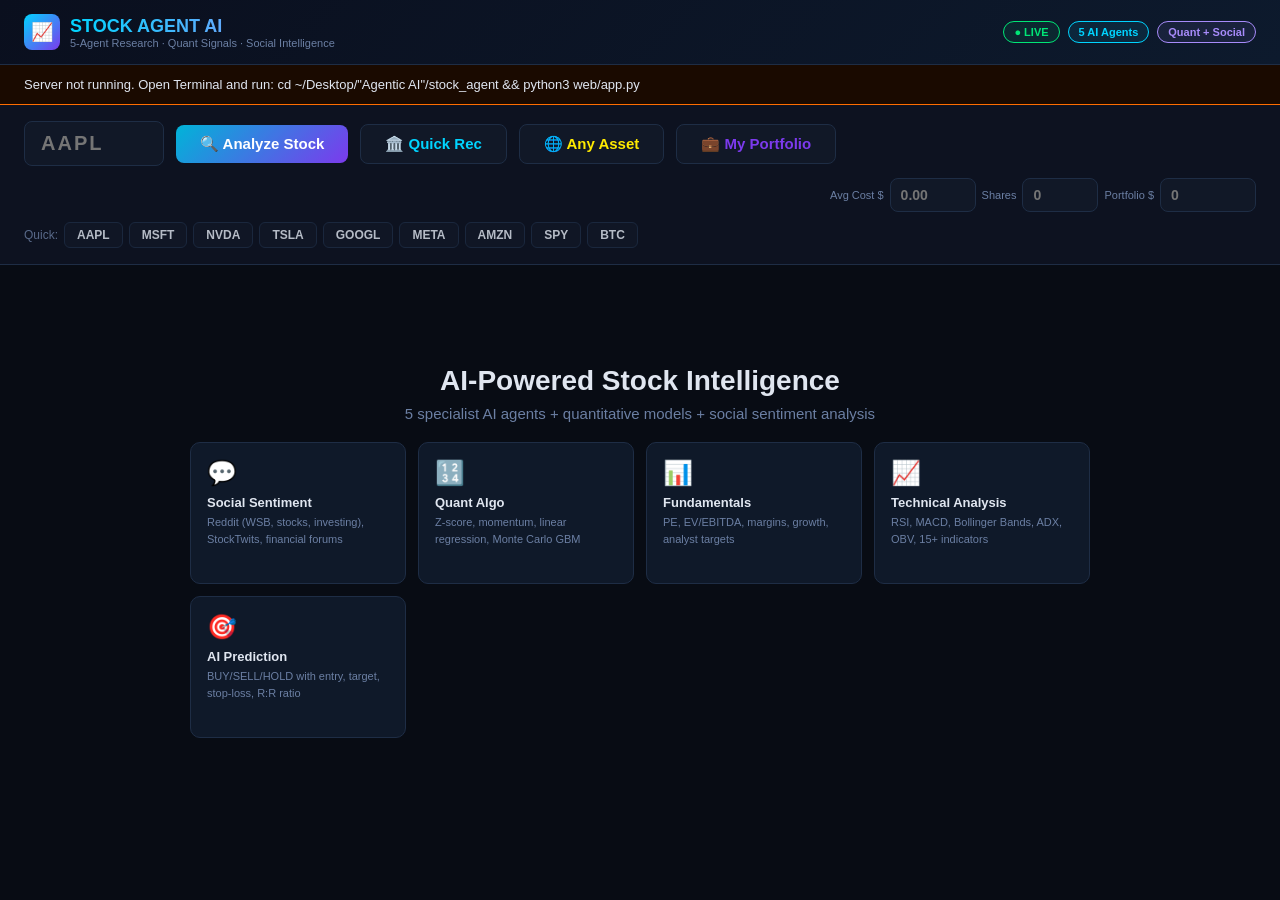
==== commit 9184b440: "Give the multi-agent desk one door: any asset, one answer Four routes and one card. /api/mas/ask tak" ====
--- a/web/static/index.html
+++ b/web/static/index.html
@@ -300,6 +300,9 @@
     <button class="btn-analyze" id="quickRecTopBtn" onclick="quickRecStandalone()"
       style="background:var(--bg3);color:var(--accent);border:1px solid var(--border)"
       title="Keyless 7-pillar computed recommendation — no LLM, no API key needed">🏛️ Quick Rec</button>
+    <button class="btn-analyze" id="masToggleBtn" onclick="toggleMasCard()"
+      style="background:var(--bg3);color:var(--yellow);border:1px solid var(--border)"
+      title="Any asset class — equities, crypto, currencies, indices, commodities. Routes to whichever specialist can answer.">🌐 Any Asset</button>
     <button class="btn-analyze" id="portfolioToggleBtn" onclick="togglePortfolioCard()"
       style="background:var(--bg3);color:var(--accent2);border:1px solid var(--border)"
       title="Track your holdings and get a signal on each">💼 My Portfolio</button>
@@ -338,6 +341,42 @@
     <button class="qbtn" onclick="quickAnalyze('SPY')">SPY</button>
     <button class="qbtn" onclick="quickAnalyze('BTC-USD')">BTC</button>
   </div>
+</div>
+
+<div class="card" id="masCard" style="display:none;margin:16px 24px;max-width:1400px;margin-left:auto;margin-right:auto">
+  <div class="card-title" style="display:flex;justify-content:space-between;align-items:center">
+    <span>🌐 Multi-Asset Desk <span style="font-weight:400;text-transform:none;letter-spacing:0;color:var(--muted)">— this desk orchestrates; specialists answer</span></span>
+    <button onclick="toggleMasCard()" style="background:none;border:none;color:var(--muted);cursor:pointer;font-size:16px">✕</button>
+  </div>
+
+  <div style="display:flex;gap:8px;align-items:center;flex-wrap:wrap;margin-bottom:10px">
+    <input type="text" id="masSymbol" placeholder="BTC-USD" maxlength="14"
+      onkeydown="if(event.key==='Enter')runMas()"
+      oninput="previewMasPlan()"
+      style="background:var(--bg3);border:1px solid var(--border);color:var(--text);padding:8px 10px;border-radius:8px;font-size:14px;font-weight:700;width:150px;text-transform:uppercase;outline:none">
+    <button class="btn-analyze" id="masRunBtn" onclick="runMas()" style="padding:8px 18px;font-size:13px">Ask the desk</button>
+    <span style="font-size:10px;color:var(--muted)">Reads only. Nothing here places an order or writes to another service.</span>
+  </div>
+
+  <!-- Quick picks spanning the classes, so the routing differences are one
+       click away rather than something you have to know to type. -->
+  <div class="quick-picks" style="opacity:.8;margin-bottom:10px">
+    <span>Try:</span>
+    <button class="qbtn" onclick="quickMas('BTC-USD')">BTC-USD</button>
+    <button class="qbtn" onclick="quickMas('ETH-USD')">ETH-USD</button>
+    <button class="qbtn" onclick="quickMas('SOL-USD')">SOL-USD</button>
+    <button class="qbtn" onclick="quickMas('EURUSD=X')">EUR/USD</button>
+    <button class="qbtn" onclick="quickMas('GC=F')">Gold</button>
+    <button class="qbtn" onclick="quickMas('^GSPC')">S&amp;P 500</button>
+    <button class="qbtn" onclick="quickMas('NVDA')">NVDA</button>
+  </div>
+
+  <!-- The routing, shown BEFORE anything runs. /api/mas/plan does no I/O, so
+       this is instant and tells the user who is about to be asked and who is
+       not — a specialist that was never consulted and one that declined are
+       different facts about an answer. -->
+  <div id="masPlanPreview" style="margin-bottom:10px"></div>
+  <div id="masBody"></div>
 </div>
 
 <div class="card" id="portfolioCard" style="display:none;margin:16px 24px;max-width:1400px;margin-left:auto;margin-right:auto">
@@ -2410,14 +2449,39 @@
                   : 'No directional read to hand over, so OptionsPilot will use its own.'}</span>
     </div>
     <div id="optionsBody"></div>
+
+    <!-- The other half of the loop. OptionsPilot weights this desk at 45% of
+         its composite and reads it over HTTP; if the desk has not frozen a
+         view for a name, that name can never clear OptionsPilot's bar. This
+         direction needs no credential. -->
+    <div style="margin-top:12px;padding:10px 12px;background:var(--bg3);border-radius:8px;border-left:3px solid var(--accent)">
+      <div style="font-size:10px;color:var(--muted);text-transform:uppercase;letter-spacing:.5px;margin-bottom:4px">
+        What OptionsPilot can see of this desk</div>
+      <div id="deskCoverageBody" style="font-size:11.5px;color:var(--text);line-height:1.55">
+        <span style="color:var(--muted)">Not checked yet.</span></div>
+      <div style="display:flex;gap:8px;flex-wrap:wrap;margin-top:8px">
+        <button id="deskCoverageBtn" onclick="checkDeskCoverage('${esc(d.ticker)}')"
+          style="background:var(--bg2);border:1px solid var(--border);color:var(--accent);padding:5px 11px;border-radius:6px;font-size:11px;cursor:pointer">
+          Check what OptionsPilot sees</button>
+        <button id="deskPublishBtn" onclick="publishDeskView('${esc(d.ticker)}')"
+          style="background:var(--bg2);border:1px solid var(--accent);color:var(--accent);padding:5px 11px;border-radius:6px;font-size:11px;cursor:pointer">
+          Publish this view to the desk ledger</button>
+      </div>
+      <div style="font-size:10px;color:var(--muted);margin-top:6px;line-height:1.5">
+        Publishing freezes this engine's current view through the same path the calibration
+        ledger grades, so what OptionsPilot reads is measured later rather than merely shown.
+        Repeating it on the same day changes nothing.</div>
+    </div>
+
     <details style="margin-top:12px;border:1px solid var(--border);border-radius:8px;background:var(--bg3)">
       <summary style="cursor:pointer;padding:8px 11px;font-size:11px;color:var(--muted);list-style:none">
         <span style="color:var(--accent);margin-right:5px">▸</span>Trigger an OptionsPilot pipeline run</summary>
       <div style="padding:2px 11px 11px">
         <div style="font-size:11px;color:var(--text);line-height:1.55;margin-bottom:7px">
-          This is the only control here that changes anything. It runs OptionsPilot's ranking
-          across its universe and freezes qualifying ideas into that service's own journal.
-          Reading structures above needs no run and changes nothing.</div>
+          This is the only control here that changes anything on the other service. It runs
+          OptionsPilot's ranking across its universe and freezes qualifying ideas into that
+          service's own journal. Reading structures above needs no run and changes nothing.
+          Publish the desk view first if you want this run to see it.</div>
         <button id="optionsRunBtn" onclick="runOptionsPipeline()"
           style="background:var(--bg3);border:1px solid var(--yellow);color:var(--yellow);padding:6px 12px;border-radius:6px;font-size:11px;cursor:pointer">
           Run the OptionsPilot pipeline</button>
@@ -2876,6 +2940,228 @@
     <div style="font-size:10px;color:var(--muted);margin-top:7px;line-height:1.5">${esc((o.source || {}).relationship || '')}</div>`;
 }
 
+// ══════════════════════════════════════════════════════════════════════════
+// MULTI-ASSET DESK — Stock Agent orchestrating, specialists answering
+// ══════════════════════════════════════════════════════════════════════════
+let _masPlanTimer = null;
+
+function toggleMasCard() {
+  const c = document.getElementById('masCard');
+  const open = c.style.display === 'none';
+  c.style.display = open ? 'block' : 'none';
+  if (open) {
+    const inp = document.getElementById('masSymbol');
+    if (!inp.value) inp.value = (document.getElementById('ticker').value || '').toUpperCase();
+    inp.focus();
+    previewMasPlan();
+  }
+}
+
+function quickMas(sym) {
+  document.getElementById('masSymbol').value = sym;
+  runMas();
+}
+
+// The plan endpoint does no I/O, so previewing it as the user types costs
+// nothing and shows the routing decision before any specialist is called.
+function previewMasPlan() {
+  clearTimeout(_masPlanTimer);
+  _masPlanTimer = setTimeout(async () => {
+    const sym = (document.getElementById('masSymbol').value || '').trim();
+    const el = document.getElementById('masPlanPreview');
+    if (!sym) { el.innerHTML = ''; return; }
+    try {
+      const r = await fetch('/api/mas/plan?symbol=' + encodeURIComponent(sym));
+      const d = await r.json();
+      if (d.error) { el.innerHTML = ''; return; }
+      el.innerHTML = `<div style="padding:9px 11px;background:var(--bg3);border-radius:8px;border-left:3px solid var(--yellow)">
+        <div style="font-size:10px;color:var(--muted);text-transform:uppercase;letter-spacing:.5px;margin-bottom:5px">Routing — before anything runs</div>
+        ${(d.description || []).map(l => `<div style="font-size:11.5px;color:var(--text);line-height:1.6">${esc(l)}</div>`).join('')}
+      </div>`;
+    } catch (e) { el.innerHTML = ''; }
+  }, 250);
+}
+
+function _masMoney(v) {
+  if (v === null || v === undefined) return '—';
+  const n = Number(v);
+  return (n < 0 ? '-$' : '$') + Math.abs(n).toLocaleString(undefined, {maximumFractionDigits: 2});
+}
+
+function _masLegs(legs) {
+  return (legs || []).map(l =>
+    `${l.qty > 0 ? '+' : ''}${l.qty} ${l.kind} ${Number(l.strike).toLocaleString()}`).join(' / ');
+}
+
+function _masStructureTable(o) {
+  if (!o || !(o.structures || []).length) return '';
+  const rows = o.structures.map(r => `
+    <tr style="border-top:1px solid var(--border)">
+      <td style="padding:7px 8px;font-size:12px;color:var(--text);font-weight:600">${esc((r.name || '').replace(/_/g, ' '))}
+        <div style="font-size:10.5px;color:var(--muted);font-weight:400;margin-top:2px">${esc(_masLegs(r.legs))}</div></td>
+      <td style="padding:7px 8px;font-size:12px;text-align:right;color:${r.cash_direction === 'CREDIT' ? 'var(--green)' : 'var(--text)'}">
+        ${_masMoney(r.cost)}<div style="font-size:10px;color:var(--muted)">${esc(r.cash_direction || '')}</div></td>
+      <td style="padding:7px 8px;font-size:12px;text-align:right;color:var(--green)">
+        ${r.max_profit_unbounded ? 'uncapped' : _masMoney(r.max_profit)}</td>
+      <td style="padding:7px 8px;font-size:12px;text-align:right;color:var(--red)">${_masMoney(r.max_loss)}</td>
+      <td style="padding:7px 8px;font-size:12px;text-align:right;color:var(--text)">
+        ${(r.breakevens || []).map(b => Number(b).toLocaleString(undefined, {maximumFractionDigits: 2})).join(', ') || '—'}</td>
+      <td style="padding:7px 8px;font-size:12px;text-align:right;color:var(--accent)">
+        ${r.probability_of_profit_risk_neutral !== null && r.probability_of_profit_risk_neutral !== undefined
+          ? (r.probability_of_profit_risk_neutral * 100).toFixed(0) + '%' : '—'}</td>
+    </tr>`).join('');
+  return `<div style="overflow-x:auto"><table style="width:100%;border-collapse:collapse;min-width:620px">
+    <tr>
+      <th style="padding:6px 8px;font-size:10px;color:var(--muted);text-transform:uppercase;letter-spacing:.5px;text-align:left">Structure</th>
+      <th style="padding:6px 8px;font-size:10px;color:var(--muted);text-transform:uppercase;letter-spacing:.5px;text-align:right">Cost</th>
+      <th style="padding:6px 8px;font-size:10px;color:var(--muted);text-transform:uppercase;letter-spacing:.5px;text-align:right">Max gain</th>
+      <th style="padding:6px 8px;font-size:10px;color:var(--muted);text-transform:uppercase;letter-spacing:.5px;text-align:right">Max loss</th>
+      <th style="padding:6px 8px;font-size:10px;color:var(--muted);text-transform:uppercase;letter-spacing:.5px;text-align:right">Breakeven</th>
+      <th style="padding:6px 8px;font-size:10px;color:var(--muted);text-transform:uppercase;letter-spacing:.5px;text-align:right" title="Risk-neutral probability under the pricing model — not a forecast">Odds*</th>
+    </tr>${rows}</table></div>`;
+}
+
+async function runMas() {
+  const sym = (document.getElementById('masSymbol').value || '').trim();
+  const body = document.getElementById('masBody');
+  const btn = document.getElementById('masRunBtn');
+  if (!sym) { body.innerHTML = '<div style="color:var(--muted);font-size:12px">Enter a symbol.</div>'; return; }
+  btn.disabled = true; btn.textContent = 'Asking…';
+  body.innerHTML = '<div style="color:var(--muted);font-size:12px;padding:10px 0">Classifying, planning, and asking whichever specialists can answer…</div>';
+  try {
+    const r = await fetch('/api/mas/ask', {
+      method: 'POST', headers: {'Content-Type': 'application/json'},
+      body: JSON.stringify({symbol: sym})
+    });
+    const d = await r.json();
+    if (d.error) {
+      body.innerHTML = `<div style="color:var(--red);font-size:12px">${esc(d.error)}</div>`;
+      return;
+    }
+    renderMas(d);
+  } catch (e) {
+    body.innerHTML = `<div style="color:var(--red);font-size:12px">Request failed: ${esc(String(e))}</div>`;
+  } finally {
+    btn.disabled = false; btn.textContent = 'Ask the desk';
+  }
+}
+
+function renderMas(d) {
+  const core = d.core || {};
+  const cls = d.classification || (core.classification || {});
+  const sec = d.sections || {};
+  let h = '';
+
+  // ── What it is, and what the desk itself thinks ──────────────────────
+  const actColor = ({BUY: 'var(--green)', ACCUMULATE: 'var(--green)',
+                     REDUCE: 'var(--red)', SELL: 'var(--red)'})[core.action] || 'var(--yellow)';
+  h += `<div style="display:flex;gap:10px;flex-wrap:wrap;align-items:stretch;margin-bottom:12px">
+    <div style="flex:1;min-width:190px;padding:11px 13px;background:var(--bg3);border-radius:8px">
+      <div style="font-size:10px;color:var(--muted);text-transform:uppercase;letter-spacing:.5px">Asset class</div>
+      <div style="font-size:17px;font-weight:700;color:var(--text);margin-top:3px">${esc(d.asset_label || d.asset_class || '—')}</div>
+      <div style="font-size:10.5px;color:var(--muted);margin-top:4px;line-height:1.5">${esc(cls.reason || '')}</div>
+    </div>
+    <div style="flex:1;min-width:190px;padding:11px 13px;background:var(--bg3);border-radius:8px">
+      <div style="font-size:10px;color:var(--muted);text-transform:uppercase;letter-spacing:.5px">This desk's own read</div>
+      <div style="font-size:17px;font-weight:700;color:${actColor};margin-top:3px">${esc(core.action || '—')}</div>
+      <div style="font-size:10.5px;color:var(--muted);margin-top:4px">composite ${core.composite ?? '—'}${
+        core.view ? ' · hands specialists a ' + esc(core.view.toLowerCase()) + ' view' : ' · no directional view to hand over'}</div>
+    </div>
+    <div style="flex:1;min-width:190px;padding:11px 13px;background:var(--bg3);border-radius:8px">
+      <div style="font-size:10px;color:var(--muted);text-transform:uppercase;letter-spacing:.5px">Volatility</div>
+      <div style="font-size:17px;font-weight:700;color:var(--text);margin-top:3px">${
+        (core.volatility || {}).historical_volatility_20d ?? '—'}%</div>
+      <div style="font-size:10.5px;color:var(--muted);margin-top:4px">${esc((core.volatility || {}).regime || '—')} for this class
+        · annualized on ${(core.volatility || {}).annualization_days ?? '—'} days</div>
+    </div>
+  </div>`;
+
+  // ── What changed BECAUSE a specialist spoke ─────────────────────────
+  if ((d.tensions || []).length || (d.refinements || []).length) {
+    h += `<div style="margin-bottom:12px;padding:11px 13px;background:rgba(0,212,255,.06);border:1px solid var(--accent);border-radius:8px">
+      <div style="font-size:10px;color:var(--accent);text-transform:uppercase;letter-spacing:.5px;margin-bottom:5px">What the specialists changed</div>
+      ${(d.tensions || []).map(t => `<div style="font-size:12px;color:var(--text);line-height:1.6;margin-bottom:5px">⚠ ${esc(t.tension)}</div>`).join('')}
+      ${(d.refinements || []).map(x => `<div style="font-size:12px;color:var(--text);line-height:1.6;margin-bottom:5px">→ ${esc(x)}</div>`).join('')}
+    </div>`;
+  }
+
+  // ── Options ─────────────────────────────────────────────────────────
+  const o = sec.options;
+  if (o && (o.structures || []).length) {
+    const basisChip = o.is_model_priced
+      ? `<span style="font-size:10px;color:var(--yellow);border:1px solid var(--yellow);padding:2px 7px;border-radius:10px">MODEL-PRICED</span>`
+      : `<span style="font-size:10px;color:var(--green);border:1px solid var(--green);padding:2px 7px;border-radius:10px">LIVE QUOTES</span>`;
+    h += `<div style="margin-bottom:12px">
+      <div style="display:flex;gap:8px;align-items:center;flex-wrap:wrap;margin-bottom:7px">
+        <span style="font-size:12px;color:var(--text);font-weight:700">Calls, puts and spreads</span>
+        ${basisChip}
+        <span style="font-size:10.5px;color:var(--muted)">via ${esc(o.answered_by || '—')}${
+          o.fell_back ? ' (fallback — the chain specialist could not answer)' : ''}</span>
+      </div>
+      ${_masStructureTable(o)}
+      <div style="font-size:10px;color:var(--muted);margin-top:6px">*Risk-neutral probability under the pricing model — the measure the model prices in, not a forecast.</div>
+    </div>`;
+  } else if (o) {
+    h += `<div style="margin-bottom:12px;padding:10px 12px;background:var(--bg3);border-radius:8px">
+      <div style="font-size:12px;color:var(--muted)">No option structures: ${esc(o.reason || 'no specialist answered')}</div></div>`;
+  }
+
+  // ── Everything else, collapsed ───────────────────────────────────────
+  const b = sec.benchmark;
+  if (b) {
+    h += diDetails('What is this actually tracking?',
+      `${esc(b.benchmark_label || b.benchmark)} · ${b.overlapping_returns} shared trading days`, `
+      <div style="display:flex;gap:10px;flex-wrap:wrap;margin-bottom:8px">
+        ${[['Beta', b.beta], ['Correlation', b.correlation], ['R²', b.r_squared],
+           ['Its own story', b.idiosyncratic_share === null || b.idiosyncratic_share === undefined
+             ? null : (b.idiosyncratic_share * 100).toFixed(0) + '%']]
+          .map(([k, v]) => `<div style="flex:1;min-width:110px;padding:8px 10px;background:var(--bg3);border-radius:7px">
+            <div style="font-size:10px;color:var(--muted);text-transform:uppercase;letter-spacing:.5px">${k}</div>
+            <div style="font-size:15px;font-weight:700;color:var(--text);margin-top:2px">${v ?? '—'}</div></div>`).join('')}
+      </div>
+      <div style="font-size:12px;color:var(--text);line-height:1.6">${esc(b.verdict || '')}</div>
+      ${(b.honesty || []).map(x => `<div style="font-size:11px;color:var(--muted);line-height:1.5;margin-top:5px">${esc(x)}</div>`).join('')}`);
+  }
+
+  if (o && (o.honesty || []).length) {
+    h += diDetails('What these option numbers are, and are not',
+      `${o.is_model_priced ? 'model-priced' : 'from live quotes'} · read before acting`,
+      (o.honesty || []).map(x => `<div style="font-size:12px;color:var(--text);line-height:1.6;padding:3px 0">• ${esc(x)}</div>`).join(''));
+  }
+
+  if ((core.inapplicable_pillars || []).length || core.scoring_note) {
+    h += diDetails('How this class is scored differently',
+      `${(core.inapplicable_pillars || []).length} pillar(s) excluded, weights renormalized`, `
+      <div style="font-size:12px;color:var(--text);line-height:1.6;margin-bottom:7px">${esc(core.scoring_note || '')}</div>
+      <div style="font-size:11.5px;color:var(--muted)">Weights actually used: ${
+        Object.entries(core.weights || {}).map(([k, v]) => `${esc(k)} ${(v * 100).toFixed(0)}%`).join(' · ') || '—'}</div>
+      <div style="font-size:11.5px;color:var(--muted);margin-top:3px">Equity defaults would have been: ${
+        Object.entries(core.nominal_weights || {}).map(([k, v]) => `${esc(k)} ${(v * 100).toFixed(0)}%`).join(' · ') || '—'}</div>`);
+  }
+
+  if ((d.class_caveats || []).length) {
+    h += diDetails('Standing caveats for this asset class', 'true of the class, not of this symbol',
+      (d.class_caveats || []).map(x => `<div style="font-size:12px;color:var(--text);line-height:1.6;padding:3px 0">• ${esc(x)}</div>`).join(''));
+  }
+
+  // The trace. Every attempt, including the declines and the never-askeds.
+  h += diDetails('Who was asked, who declined, and why',
+    `${(d.answered || []).length} answered · ${(d.unanswered || []).length} did not · ${d.elapsed_ms}ms`,
+    (d.trace || []).map(t => `
+      <div style="margin-bottom:8px;padding:8px 10px;background:var(--bg3);border-radius:7px">
+        <div style="font-size:11.5px;color:var(--text);font-weight:600">${esc((t.capability || '').replace(/_/g, ' '))}
+          <span style="font-weight:400;color:var(--muted)">${t.answered_by ? '— answered by ' + esc(t.answered_by) : '— unanswered'}${
+            t.fell_back ? ' (fallback)' : ''}</span></div>
+        ${(t.attempts || []).map(a => `<div style="font-size:11px;color:var(--muted);line-height:1.5;margin-top:3px">
+          <span style="color:${a.status === 'OK' ? 'var(--green)' : a.status === 'ERROR' ? 'var(--red)' : 'var(--muted)'}">${esc(a.status)}</span>
+          · ${esc(a.agent_id || '—')}${a.elapsed_ms !== null && a.elapsed_ms !== undefined ? ' · ' + a.elapsed_ms + 'ms' : ''}
+          ${a.reason ? '<br><span style="padding-left:10px">' + esc(a.reason) + '</span>' : ''}</div>`).join('')}
+        ${!t.answered_by && t.reason ? `<div style="font-size:11px;color:var(--muted);margin-top:3px">${esc(t.reason)}</div>` : ''}
+      </div>`).join(''));
+
+  document.getElementById('masBody').innerHTML = h;
+}
+
 async function loadOptions(ticker, view) {
   const box = document.getElementById('optionsBody');
   const btn = document.getElementById('optionsLoadBtn');
@@ -2896,6 +3182,59 @@
     box.innerHTML = `<div style="color:var(--red);font-size:12px">Could not reach the options link: ${esc(e)}</div>`;
   }
   if (btn) { btn.disabled = false; btn.textContent = 'Reload'; }
+}
+
+async function checkDeskCoverage(ticker) {
+  const box = document.getElementById('deskCoverageBody');
+  const btn = document.getElementById('deskCoverageBtn');
+  if (!box) return;
+  btn.disabled = true;
+  box.innerHTML = '<span style="color:var(--accent)">Checking…</span>';
+  try {
+    const r = await fetch(API_BASE + '/api/desk/coverage?symbols=' + encodeURIComponent(ticker));
+    const c = await r.json();
+    const d = (c.detail || {})[ticker] || {};
+    const ok = d.state === 'directional';
+    box.innerHTML = `<div style="color:${ok ? 'var(--green)' : 'var(--yellow)'}">
+        ${esc(ticker)}: <b>${esc(d.state || 'unknown')}</b>
+        ${d.action ? ` — last published view was <b>${esc(d.action)}</b>` : ''}${
+          d.age_days != null ? `, ${esc(d.age_days)} day(s) old` : ''}.</div>
+      <div style="color:var(--muted);margin-top:3px">${esc(c.means || '')}</div>
+      ${ok ? '' : `<div style="color:var(--muted);margin-top:3px">Until this reads
+        <b>directional</b>, OptionsPilot's own pipeline scores this name zero on the desk
+        component — 45% of its composite — so it can never clear its bar.</div>`}`;
+  } catch (e) {
+    box.innerHTML = `<span style="color:var(--red)">${esc(e)}</span>`;
+  }
+  btn.disabled = false;
+}
+
+async function publishDeskView(ticker) {
+  const box = document.getElementById('deskCoverageBody');
+  const btn = document.getElementById('deskPublishBtn');
+  if (!box) return;
+  btn.disabled = true; btn.textContent = 'Publishing…';
+  box.innerHTML = '<span style="color:var(--accent)">Forming and freezing a view…</span>';
+  try {
+    const r = await fetch(API_BASE + '/api/desk/refresh', {
+      method: 'POST', headers: {'Content-Type': 'application/json'},
+      body: JSON.stringify({symbols: [ticker], limit: 1})
+    });
+    const res = await r.json();
+    if (res.error) {
+      box.innerHTML = `<span style="color:var(--red)">${esc(res.error)}</span>`;
+    } else {
+      const row = (res.results || [])[0];
+      const already = res.attempted === 0;
+      box.innerHTML = `<div style="color:var(--green)">
+        ${already ? esc(ticker) + ' already had a fresh view today — nothing to do.'
+                  : esc(ticker) + ': ' + esc((row && row.status) || 'done') + '.'}</div>
+        <div style="color:var(--muted);margin-top:3px">${esc((res.coverage_after || {}).means || '')}</div>`;
+    }
+  } catch (e) {
+    box.innerHTML = `<span style="color:var(--red)">${esc(e)}</span>`;
+  }
+  btn.disabled = false; btn.textContent = 'Publish this view to the desk ledger';
 }
 
 async function runOptionsPipeline() {
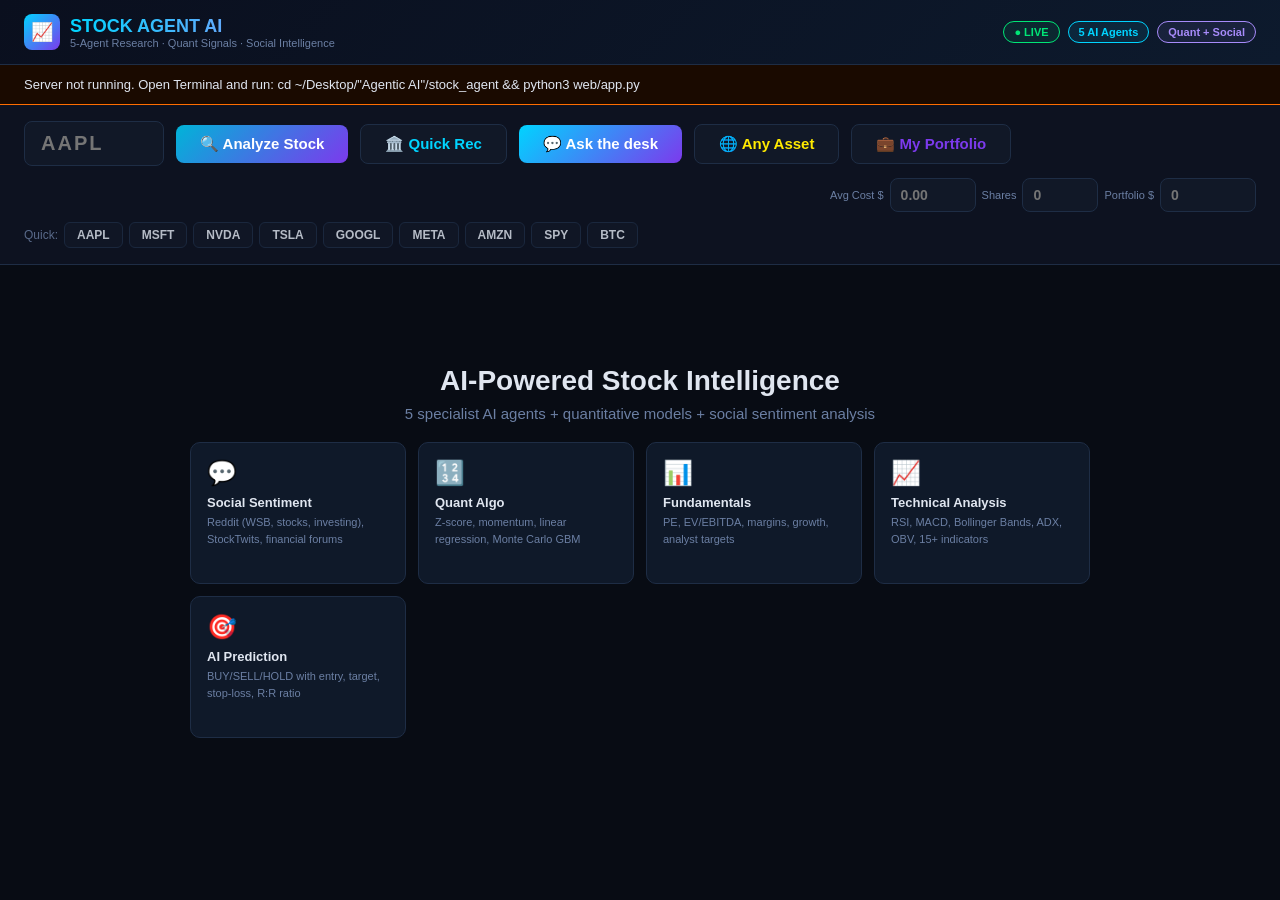
==== commit 0f6495af: "Give the desk a conversation, and put the rest of it in the roster Two things were wrong with the sa" ====
--- a/web/static/index.html
+++ b/web/static/index.html
@@ -300,6 +300,9 @@
     <button class="btn-analyze" id="quickRecTopBtn" onclick="quickRecStandalone()"
       style="background:var(--bg3);color:var(--accent);border:1px solid var(--border)"
       title="Keyless 7-pillar computed recommendation — no LLM, no API key needed">🏛️ Quick Rec</button>
+    <button class="btn-analyze" id="chatToggleBtn" onclick="toggleChatCard()"
+      style="background:linear-gradient(135deg,var(--accent),var(--accent2));color:#fff;font-weight:700"
+      title="Ask in plain English — the desk routes your question to whichever specialists can answer">💬 Ask the desk</button>
     <button class="btn-analyze" id="masToggleBtn" onclick="toggleMasCard()"
       style="background:var(--bg3);color:var(--yellow);border:1px solid var(--border)"
       title="Any asset class — equities, crypto, currencies, indices, commodities. Routes to whichever specialist can answer.">🌐 Any Asset</button>
@@ -341,6 +344,41 @@
     <button class="qbtn" onclick="quickAnalyze('SPY')">SPY</button>
     <button class="qbtn" onclick="quickAnalyze('BTC-USD')">BTC</button>
   </div>
+</div>
+
+<div class="card" id="chatCard" style="display:none;margin:16px 24px;max-width:1400px;margin-left:auto;margin-right:auto">
+  <div class="card-title" style="display:flex;justify-content:space-between;align-items:center">
+    <span>💬 Ask the desk <span style="font-weight:400;text-transform:none;letter-spacing:0;color:var(--muted)">— plain English; it routes to whichever specialists can answer</span></span>
+    <button onclick="toggleChatCard()" style="background:none;border:none;color:var(--muted);cursor:pointer;font-size:16px">✕</button>
+  </div>
+
+  <div id="chatLog" style="max-height:52vh;overflow-y:auto;padding:4px 2px 8px;display:flex;flex-direction:column;gap:10px"></div>
+
+  <div style="display:flex;gap:8px;align-items:center;margin-top:8px">
+    <input type="text" id="chatInput" maxlength="500" autocomplete="off"
+      placeholder="e.g. should I buy NVDA — and show me the options"
+      onkeydown="if(event.key==='Enter'&&!event.shiftKey){event.preventDefault();sendChat();}"
+      style="flex:1;background:var(--bg3);border:1px solid var(--border);color:var(--text);padding:11px 13px;border-radius:9px;font-size:14px;outline:none;transition:border-color .2s"
+      onfocus="this.style.borderColor='var(--accent)'" onblur="this.style.borderColor='var(--border)'">
+    <button class="btn-analyze" id="chatSendBtn" onclick="sendChat()" style="padding:11px 20px;font-size:14px">Send</button>
+  </div>
+
+  <!-- Openers that span the capability set, so the roster is discoverable by
+       clicking rather than by guessing what it understands. -->
+  <div class="quick-picks" style="opacity:.85;margin-top:9px">
+    <span>Try:</span>
+    <button class="qbtn" onclick="askChat('what can you do')">what can you do</button>
+    <button class="qbtn" onclick="askChat('should I buy NVDA')">should I buy NVDA</button>
+    <button class="qbtn" onclick="askChat('show me call options on AAPL')">options on AAPL</button>
+    <button class="qbtn" onclick="askChat(\'how&#39;s the market\')">how&#39;s the market</button>
+    <button class="qbtn" onclick="askChat('what is your hit rate')">your hit rate</button>
+    <button class="qbtn" onclick="askChat('when does NVDA report earnings')">NVDA earnings</button>
+    <button class="qbtn" onclick="askChat('is ETH just following bitcoin')">ETH vs bitcoin</button>
+    <button class="qbtn" onclick="askChat('backtest TSLA')">backtest TSLA</button>
+  </div>
+  <div style="font-size:10px;color:var(--muted);margin-top:8px">
+    Reads only. Nothing here places an order, and nothing writes to another service.
+    Routing is deterministic — no API key is used to understand your question.</div>
 </div>
 
 <div class="card" id="masCard" style="display:none;margin:16px 24px;max-width:1400px;margin-left:auto;margin-right:auto">
@@ -2427,6 +2465,13 @@
     ${P.watch_for ? `<div style="font-size:12px;color:var(--text);margin-top:9px;padding:9px 11px;background:var(--bg3);border-radius:8px">
       <b style="color:var(--accent)">What am I waiting for?</b> ${esc(P.watch_for)}</div>` : ''}`);
 
+  // ── Options, in the ANSWER rather than behind a button ────────────────
+  // The derivatives read is part of an end-to-end view of the stock, not an
+  // optional extra from another app. The single best-fitting structure shows
+  // here in one sentence; the full set and the pricing basis are one click
+  // down in "Show the working".
+  html += _diOptionsSummary(d.options, d.ticker);
+
   // ── The one caution that never collapses ───────────────────────────────
   html += `<div style="margin:14px 0;padding:11px 13px;background:rgba(255,234,0,.06);border:1px solid var(--yellow);border-radius:8px">
     <div style="font-size:12px;color:var(--text);line-height:1.6"><b style="color:var(--yellow)">Before you act —</b> ${esc(P.honesty || '')}</div>
@@ -2438,17 +2483,8 @@
   // equity decision above.
   const _opView = ((d.thesis || {}).direction === 'BULLISH') ? 'BULLISH'
                 : ((d.thesis || {}).direction === 'BEARISH') ? 'BEARISH' : '';
-  html += diDetails('Options — calls, puts and spreads for this view',
-    'from OptionsPilot, a separate service · loads on demand', `
-    <div style="display:flex;gap:8px;flex-wrap:wrap;align-items:center;margin-bottom:9px">
-      <button id="optionsLoadBtn" onclick="loadOptions('${esc(d.ticker)}', '${esc(_opView)}')"
-        style="background:var(--bg3);border:1px solid var(--accent2);color:var(--accent2);padding:6px 12px;border-radius:6px;font-size:11px;cursor:pointer">
-        Get option structures</button>
-      <span style="font-size:11px;color:var(--muted)">
-        ${_opView ? 'Hands OptionsPilot this engine\'s ' + esc(_opView.toLowerCase()) + ' read.'
-                  : 'No directional read to hand over, so OptionsPilot will use its own.'}</span>
-    </div>
-    <div id="optionsBody"></div>
+  html += diDetails('Options — every structure, and what each one costs',
+    _diOptSubtitle(d.options), _diOptionsFull(d.options, d.ticker) + `
 
     <!-- The other half of the loop. OptionsPilot weights this desk at 45% of
          its composite and reads it over HTTP; if the desk has not frozen a
@@ -2905,39 +2941,344 @@
 }
 
 function _paintOptions(o) {
+  // One renderer for both entry points. The brief renders the section it was
+  // handed; the re-price button renders the section it just fetched. They are
+  // the same shape on purpose — two renderers would drift, and the one that
+  // drifted would be the one nobody was looking at.
   const box = document.getElementById('optionsBody');
   if (!box) return;
-
+  if (!o || o.status !== 'OK') {
+    box.innerHTML = `<div style="padding:9px 11px;background:var(--bg3);border-radius:7px">
+      <div style="font-size:12px;color:var(--text);line-height:1.6">${esc((o && o.reason) || 'No structures were returned.')}</div>
+      <div style="font-size:11px;color:var(--muted);margin-top:5px">The equity decision above does not depend on this.</div>
+    </div>`;
+    return;
+  }
+  box.innerHTML = `<div style="padding:9px 0">
+    <div style="display:flex;gap:8px;align-items:center;flex-wrap:wrap;margin-bottom:7px">
+      ${_diBasisChip(o)}
+      <span style="font-size:11px;color:var(--text)">Re-priced just now — ${esc(o.headline || '')}</span>
+    </div>
+    ${(o.candidates || []).map(c => `<div style="font-size:12px;color:var(--text);line-height:1.6;padding:3px 0">
+      <b>${esc(c.label || '')}</b> — ${esc(c.plain || '')}</div>`).join('')}
+  </div>`;
+}
+
+// ══════════════════════════════════════════════════════════════════════════
+// OPTIONS IN THE BRIEF — rendered from the payload, never fetched on a click
+//
+// This replaced a button that called OptionsPilot directly. When that
+// service's access code was absent or rotated the panel showed an error
+// where an analysis belongs, and the local pricing engine that could have
+// answered was never asked. The section is now part of the decision payload,
+// produced through the agent roster: live chain preferred, model engine as
+// the floor. The BASIS is shown prominently either way, because a quote and
+// a model price are different kinds of claim and must not look alike.
+// ══════════════════════════════════════════════════════════════════════════
+
+function _diBasisChip(o) {
+  if (!o || o.status !== 'OK') return '';
+  return o.is_model_priced
+    ? `<span title="Priced from a model on realized volatility, not from live quotes"
+        style="font-size:9.5px;color:var(--yellow);border:1px solid var(--yellow);padding:2px 7px;border-radius:10px;white-space:nowrap">MODEL-PRICED</span>`
+    : `<span title="Priced from live option chain quotes"
+        style="font-size:9.5px;color:var(--green);border:1px solid var(--green);padding:2px 7px;border-radius:10px;white-space:nowrap">LIVE QUOTES</span>`;
+}
+
+function _diOptSubtitle(o) {
+  if (!o) return 'not computed';
+  if (o.status !== 'OK') return 'unavailable — the reason is inside';
+  return `${o.n_candidates} structure${o.n_candidates === 1 ? '' : 's'} · `
+       + `${o.is_model_priced ? 'model-priced by this desk' : 'live quotes'} · `
+       + `expiring ${esc(o.expiry || '')}`;
+}
+
+// The structure to lead with. Not "the best trade" — there is no such thing
+// without knowing the reader's risk tolerance. It is the one that matches the
+// desk's own conviction: a defined-risk debit spread when there is a
+// direction, because it expresses the view with a known worst case.
+function _diLeadStructure(o) {
+  const c = o.candidates || [];
+  if (!c.length) return null;
+  const prefer = ['bull_call_spread', 'bear_put_spread', 'iron_condor',
+                  'long_call', 'long_put', 'iron_butterfly'];
+  for (const name of prefer) {
+    const hit = c.find(x => x.structure === name);
+    if (hit) return hit;
+  }
+  return c[0];
+}
+
+function _diOptionsSummary(o, ticker) {
+  if (!o) return '';
   if (o.status !== 'OK') {
-    box.innerHTML = `<div style="font-size:12px;color:var(--yellow);line-height:1.6">
-      ${esc(o.reason || 'OptionsPilot is not available.')}
-      ${o.authenticated === false ? `<div style="font-size:11px;color:var(--muted);margin-top:6px">
-        Set <b>OPTIONSPILOT_ACCESS_CODE</b> in this service's environment to the current
-        OptionsPilot code. Nothing here can read or rotate it.</div>` : ''}
-      <div style="font-size:11px;color:var(--muted);margin-top:6px">The equity decision above is
-        unaffected — it never depends on this link.</div></div>`;
-    return;
-  }
-
-  box.innerHTML = `
-    <div style="padding:10px 12px;background:rgba(124,58,237,.08);border:1px solid var(--accent2);border-radius:8px;margin-bottom:10px">
-      <div style="font-size:12px;color:var(--text);line-height:1.6">${esc(o.direction_source.statement)}</div>
+    return `<div style="margin:14px 0;padding:11px 13px;background:var(--bg3);border-radius:8px;border-left:3px solid var(--border)">
+      <div style="font-size:10px;color:var(--muted);text-transform:uppercase;letter-spacing:.5px;margin-bottom:4px">Options</div>
+      <div style="font-size:12px;color:var(--muted);line-height:1.6">${esc(o.reason || 'No option structures could be built for this symbol.')}</div>
+      <div style="font-size:11px;color:var(--muted);margin-top:5px">The equity decision above does not depend on this.</div>
+    </div>`;
+  }
+  const lead = _diLeadStructure(o);
+  if (!lead) return '';
+  return `<div style="margin:14px 0;padding:11px 13px;background:rgba(124,58,237,.07);border:1px solid var(--accent2);border-radius:8px">
+    <div style="display:flex;gap:8px;align-items:center;flex-wrap:wrap;margin-bottom:6px">
+      <span style="font-size:10px;color:var(--accent2);text-transform:uppercase;letter-spacing:.5px">
+        The same view, expressed in options</span>
+      ${_diBasisChip(o)}
+      <span style="font-size:10px;color:var(--muted)">via ${esc(o.answered_by || '—')}</span>
     </div>
-    <div style="font-size:12px;color:var(--text);margin-bottom:3px">${esc(o.headline)}</div>
-    <div style="font-size:11px;color:var(--muted);margin-bottom:9px">
-      Priced ${esc(o.priced_at)} against a live chain. Ordered by: ${esc(o.criterion)}.</div>
-
-    ${(o.candidates || []).map(_optionsCandidate).join('')}
-
-    ${(o.warnings || []).length ? `<div style="margin-bottom:9px">${(o.warnings || []).map(w =>
-      `<div style="font-size:11px;color:var(--yellow)">⚠ ${esc(w)}</div>`).join('')}</div>` : ''}
-
-    <div style="padding:10px 12px;background:rgba(255,234,0,.05);border:1px solid var(--yellow);border-radius:8px">
-      <div style="font-size:10px;color:var(--yellow);text-transform:uppercase;letter-spacing:.5px;margin-bottom:4px">What OptionsPilot says about its own output</div>
-      ${(o.honesty || []).map(h => `<div style="font-size:11px;color:var(--text);line-height:1.55;padding:2px 0">• ${esc(h)}</div>`).join('')}
-      <div style="font-size:11px;color:var(--text);line-height:1.55;padding:4px 0 0"><b>${esc(o.no_execution)}</b></div>
-    </div>
-    <div style="font-size:10px;color:var(--muted);margin-top:7px;line-height:1.5">${esc((o.source || {}).relationship || '')}</div>`;
+    <div style="font-size:13px;color:var(--text);line-height:1.6">
+      <b style="color:var(--accent2)">${esc(lead.label || '')}</b> — ${esc(lead.plain || '')}</div>
+    ${o.n_candidates > 1 ? `<div style="font-size:11px;color:var(--muted);margin-top:5px">
+      ${o.n_candidates - 1} other structure${o.n_candidates === 2 ? '' : 's'} for this view, with costs and odds, in
+      <i>Show the working</i> below.</div>` : ''}
+  </div>`;
+}
+
+function _diOptMoney(v, unbounded) {
+  if (unbounded) return 'uncapped';
+  if (v === null || v === undefined) return '—';
+  const n = Number(v);
+  return (n < 0 ? '-$' : '$') + Math.abs(n).toLocaleString(undefined,
+    {minimumFractionDigits: 2, maximumFractionDigits: 2});
+}
+
+function _diOptionsFull(o, ticker) {
+  if (!o) return '<div style="font-size:12px;color:var(--muted)">Options were not computed for this brief.</div>';
+  if (o.status !== 'OK') {
+    return `<div style="font-size:12px;color:var(--text);line-height:1.6">${esc(o.reason || 'Unavailable.')}</div>
+      ${_diOptTrace(o)}
+      <div style="font-size:11px;color:var(--muted);margin-top:7px">The equity decision above never depends on this section.</div>`;
+  }
+
+  let h = `<div style="display:flex;gap:8px;align-items:center;flex-wrap:wrap;margin-bottom:9px">
+    ${_diBasisChip(o)}
+    <span style="font-size:11px;color:var(--text)">${esc(o.headline || '')}</span>
+  </div>`;
+
+  // Each structure in words first, numbers second. The sentence is the part
+  // someone can act on; the table is the part they check it against.
+  h += (o.candidates || []).map(c => `
+    <div style="margin-bottom:9px;padding:9px 11px;background:var(--bg3);border-radius:7px">
+      <div style="font-size:12px;color:var(--text);font-weight:700">${esc(c.label || '')}
+        <span style="font-weight:400;color:var(--muted);font-size:11px">${esc(c.legs_text || '')}</span></div>
+      <div style="font-size:12px;color:var(--text);line-height:1.6;margin-top:4px">${esc(c.plain || '')}</div>
+      <div style="display:flex;gap:12px;flex-wrap:wrap;margin-top:6px">
+        ${[['Cost', _diOptMoney(c.net_cost) + (c.cash_direction ? ' ' + esc(c.cash_direction.toLowerCase()) : '')],
+           ['Most you can make', _diOptMoney(c.max_gain, c.max_gain_unbounded)],
+           // Absolute value: the label already says "lose", so a minus sign
+           // in front of it reads as a double negative.
+           ['Most you can lose', _diOptMoney(c.max_loss === null || c.max_loss === undefined
+                                             ? null : Math.abs(c.max_loss))],
+           ['Reward vs risk', c.risk_reward_ratio ? c.risk_reward_ratio + '×' : '—'],
+           ['Odds', (c.probability_of_profit !== null && c.probability_of_profit !== undefined)
+             ? (c.probability_of_profit * 100).toFixed(0) + '%' : '—']]
+          .map(([k, v]) => `<div><div style="font-size:9.5px;color:var(--muted);text-transform:uppercase;letter-spacing:.5px">${k}</div>
+            <div style="font-size:12.5px;color:var(--text);font-weight:600;font-variant-numeric:tabular-nums">${v}</div></div>`).join('')}
+      </div>
+      ${c.note ? `<div style="font-size:11px;color:var(--muted);line-height:1.5;margin-top:5px">${esc(c.note)}</div>` : ''}
+    </div>`).join('');
+
+  // The odds number needs its measure attached wherever it appears.
+  const pbasis = (o.candidates || [])[0] || {};
+  if (pbasis.probability_basis) {
+    h += `<div style="font-size:10.5px;color:var(--muted);line-height:1.5;margin-bottom:8px">
+      <b>Odds</b> above are ${esc(pbasis.probability_basis)}.</div>`;
+  }
+
+  if (o.upgrade) {
+    h += `<div style="margin-bottom:9px;padding:9px 11px;background:rgba(255,234,0,.06);border:1px solid var(--yellow);border-radius:7px">
+      <div style="font-size:11.5px;color:var(--text);line-height:1.6">${esc(o.upgrade)}</div></div>`;
+  }
+
+  if ((o.honesty || []).length) {
+    h += `<div style="margin-bottom:9px">
+      <div style="font-size:10px;color:var(--muted);text-transform:uppercase;letter-spacing:.5px;margin-bottom:4px">What these numbers are, and are not</div>
+      ${(o.honesty || []).map(x => `<div style="font-size:11.5px;color:var(--text);line-height:1.55;padding:2px 0">• ${esc(x)}</div>`).join('')}</div>`;
+  }
+
+  if ((o.direction_source || {}).statement) {
+    h += `<div style="font-size:11px;color:var(--muted);line-height:1.55;margin-bottom:7px">${esc(o.direction_source.statement)}</div>`;
+  }
+  if (o.expiry_note) {
+    h += `<div style="font-size:11px;color:var(--muted);line-height:1.55;margin-bottom:7px">
+      <b>Expiry ${esc(o.expiry || '')}</b> — ${esc(o.expiry_note)}</div>`;
+  }
+  h += _diOptTrace(o);
+  h += `<div style="display:flex;gap:8px;align-items:center;flex-wrap:wrap;margin-top:10px">
+    <button id="optionsLoadBtn" onclick="loadOptions('${esc(ticker)}', '${esc(o.view === 'NONE_GIVEN' ? '' : (o.view || ''))}')"
+      style="background:var(--bg3);border:1px solid var(--accent2);color:var(--accent2);padding:5px 11px;border-radius:6px;font-size:11px;cursor:pointer">
+      Re-price now</button>
+    <span style="font-size:10.5px;color:var(--muted)">Asks the roster again — useful if a live chain has since become reachable.</span>
+  </div>
+  <div id="optionsBody" style="margin-top:8px"></div>
+  <div style="font-size:10.5px;color:var(--muted);margin-top:8px">${esc(o.no_execution || '')}</div>`;
+  return h;
+}
+
+function _diOptTrace(o) {
+  const t = o.trace || [];
+  if (!t.length) return '';
+  return `<details style="margin-top:8px;border:1px solid var(--border);border-radius:7px;background:var(--bg3)">
+    <summary style="cursor:pointer;padding:7px 10px;font-size:10.5px;color:var(--muted);list-style:none">
+      <span style="color:var(--accent);margin-right:5px">▸</span>Which specialist priced this, and who else was asked</summary>
+    <div style="padding:2px 10px 10px">
+      ${t.map(a => `<div style="font-size:11px;color:var(--muted);line-height:1.55;margin-top:3px">
+        <span style="color:${a.status === 'OK' ? 'var(--green)' : a.status === 'ERROR' ? 'var(--red)' : 'var(--muted)'}">${esc(a.status)}</span>
+        · ${esc(a.agent_id || '—')}${(a.elapsed_ms !== null && a.elapsed_ms !== undefined) ? ' · ' + a.elapsed_ms + 'ms' : ''}
+        ${a.reason ? '<br><span style="padding-left:12px">' + esc(a.reason) + '</span>' : ''}</div>`).join('')}
+    </div></details>`;
+}
+
+// ══════════════════════════════════════════════════════════════════════════
+// ASK THE DESK — the conversational front door
+//
+// The ticker box asks one question in one way. This asks any of them, and
+// shows WHAT IT UNDERSTOOD before the answer, because a conversational
+// interface is the easiest place in a system to lose the difference between
+// "the specialist said no" and "nobody asked it".
+// ══════════════════════════════════════════════════════════════════════════
+let _chatSession = null;
+let _chatBusy = false;
+
+function toggleChatCard() {
+  const c = document.getElementById('chatCard');
+  const open = c.style.display === 'none';
+  c.style.display = open ? 'block' : 'none';
+  if (open) {
+    if (!document.getElementById('chatLog').children.length) {
+      _chatPush('agent', {
+        headline: '',
+        blocks: [{capability: null, lines: [
+          "Ask me about a stock, the market, your portfolio, or how this desk has actually done.",
+          "A bare ticker works — so does **BTC-USD**, **EURUSD=X** or **GC=F**. Follow-ups keep the subject, so \"and the options?\" does what you'd expect."
+        ]}]
+      });
+    }
+    document.getElementById('chatInput').focus();
+  }
+}
+
+function askChat(text) {
+  document.getElementById('chatInput').value = text;
+  sendChat();
+}
+
+// Minimal inline formatting: **bold**, *italic* and "- " bullets. Everything
+// is escaped first — replies quote provider text and symbol names, and an
+// unescaped one would be an injection vector into the desk's own page.
+function _chatMd(line) {
+  let h = esc(line);
+  h = h.replace(/\*\*([^*]+)\*\*/g, '<b>$1</b>');
+  h = h.replace(/(^|[\s(])\*([^*]+)\*/g, '$1<i>$2</i>');
+  if (/^-\s+/.test(line)) {
+    h = '<span style="color:var(--muted)">•</span> ' + h.replace(/^-\s+/, '');
+    return `<div style="padding-left:10px">${h}</div>`;
+  }
+  return `<div>${h}</div>`;
+}
+
+function _chatPush(who, payload, understood, trace) {
+  const log = document.getElementById('chatLog');
+  const wrap = document.createElement('div');
+
+  if (who === 'user') {
+    wrap.style.cssText = 'align-self:flex-end;max-width:78%;background:var(--accent2);color:#fff;'
+      + 'padding:9px 13px;border-radius:13px 13px 3px 13px;font-size:13.5px;line-height:1.5';
+    wrap.textContent = payload;
+    log.appendChild(wrap);
+    log.scrollTop = log.scrollHeight;
+    return wrap;
+  }
+
+  wrap.style.cssText = 'align-self:flex-start;max-width:92%;background:var(--bg3);'
+    + 'padding:11px 14px;border-radius:13px 13px 13px 3px;font-size:13.5px;line-height:1.65;color:var(--text)';
+
+  let h = '';
+
+  // What it understood, before the answer. Routing is the component whose
+  // failures are silent, so it is shown rather than inferred from the reply.
+  if (understood && understood.kind === 'QUERY') {
+    const caps = (understood.capabilities || []).map(c => c.replace(/_/g, ' '));
+    h += `<div style="font-size:10px;color:var(--muted);margin-bottom:7px;letter-spacing:.3px">
+      understood: <b style="color:var(--accent)">${esc((understood.symbols || []).join(', ') || 'no symbol')}</b>`
+      + (understood.from_context ? ' <span title="carried from the previous message">(from context)</span>' : '')
+      + ` → ${esc(caps.join(' · '))}</div>`;
+  }
+
+  (payload.blocks || []).forEach(b => {
+    const declined = b.declined;
+    h += `<div style="margin-bottom:8px${declined ? ';opacity:.85' : ''}">`;
+    (b.lines || []).forEach(l => { h += _chatMd(l); });
+    if (b.answered_by) {
+      h += `<div style="font-size:10px;color:var(--muted);margin-top:3px">via ${esc(b.answered_by)}</div>`;
+    }
+    h += '</div>';
+  });
+
+  if (trace && trace.length) {
+    h += `<details style="margin-top:4px">
+      <summary style="cursor:pointer;font-size:10.5px;color:var(--muted);list-style:none">
+        <span style="color:var(--accent)">▸</span> who ran, and who declined</summary>
+      <div style="padding:5px 0 2px">
+        ${trace.map(t => `<div style="font-size:10.5px;color:var(--muted);line-height:1.5">
+          <span style="color:${t.status === 'OK' ? 'var(--green)' : t.status === 'ERROR' ? 'var(--red)' : 'var(--muted)'}">${esc(t.status)}</span>
+          · ${esc(t.agent_id || '—')} · ${esc((t.capability || '').replace(/_/g, ' '))}${
+            (t.elapsed_ms !== null && t.elapsed_ms !== undefined) ? ' · ' + t.elapsed_ms + 'ms' : ''}
+          ${t.reason ? '<br><span style="padding-left:12px">' + esc(t.reason) + '</span>' : ''}</div>`).join('')}
+      </div></details>`;
+  }
+
+  wrap.innerHTML = h;
+  log.appendChild(wrap);
+  log.scrollTop = log.scrollHeight;
+  return wrap;
+}
+
+async function sendChat() {
+  if (_chatBusy) return;
+  const input = document.getElementById('chatInput');
+  const text = (input.value || '').trim();
+  if (!text) return;
+  input.value = '';
+  _chatPush('user', text);
+
+  _chatBusy = true;
+  const btn = document.getElementById('chatSendBtn');
+  btn.disabled = true; btn.textContent = '…';
+  const thinking = _chatPush('agent', {blocks: [{capability: null, lines: ['*Asking the specialists…*']}]});
+
+  try {
+    const body = {message: text, session_id: _chatSession};
+    // Portfolio questions are answerable only from holdings the user has
+    // actually entered. Nothing is inferred; if the list is empty the
+    // specialist declines and says so.
+    if (typeof loadPortfolio === 'function') {
+      try {
+        const hs = loadPortfolio();
+        if (hs && hs.length) body.holdings = hs;
+      } catch (e) { /* portfolio is optional context */ }
+    }
+    const r = await fetch(API_BASE + '/api/chat', {
+      method: 'POST', headers: {'Content-Type': 'application/json'},
+      body: JSON.stringify(body)
+    });
+    const d = await r.json();
+    thinking.remove();
+    if (d.error) {
+      _chatPush('agent', {blocks: [{capability: null, lines: ['Something broke on my side: ' + d.error]}]});
+    } else {
+      _chatSession = d.session.session_id;
+      _chatPush('agent', d.reply, d.understood, d.trace);
+    }
+  } catch (e) {
+    thinking.remove();
+    _chatPush('agent', {blocks: [{capability: null, lines: ['Could not reach the desk: ' + String(e)]}]});
+  } finally {
+    _chatBusy = false;
+    btn.disabled = false; btn.textContent = 'Send';
+    input.focus();
+  }
 }
 
 // ══════════════════════════════════════════════════════════════════════════
@@ -3169,9 +3510,13 @@
   const key = ticker + '::' + (view || 'none');
   if (_optionsCache[key]) { _paintOptions(_optionsCache[key]); return; }
 
-  if (btn) { btn.disabled = true; btn.textContent = 'Asking OptionsPilot…'; }
+  if (btn) { btn.disabled = true; btn.textContent = 'Re-pricing…'; }
+  // "the roster", not "OptionsPilot": this asks the orchestrator, which tries
+  // a live chain first and falls back to this desk's own engine. Naming one
+  // specialist in the wait text set the expectation that a decline from it
+  // was a failure of the request.
   box.innerHTML = `<div style="font-size:12px;color:var(--accent);padding:8px 0">
-    ⏳ Pricing structures against a live chain — this takes a few seconds.</div>`;
+    ⏳ Asking the options specialists — a live chain first, this desk's engine if none answers.</div>`;
   try {
     const q = view ? ('?view=' + encodeURIComponent(view)) : '';
     const resp = await fetch(API_BASE + '/api/options/' + encodeURIComponent(ticker) + q);
@@ -3179,9 +3524,9 @@
     if (o.status === 'OK') _optionsCache[key] = o;
     _paintOptions(o);
   } catch (e) {
-    box.innerHTML = `<div style="color:var(--red);font-size:12px">Could not reach the options link: ${esc(e)}</div>`;
-  }
-  if (btn) { btn.disabled = false; btn.textContent = 'Reload'; }
+    box.innerHTML = `<div style="color:var(--red);font-size:12px">Could not reach the options layer: ${esc(e)}</div>`;
+  }
+  if (btn) { btn.disabled = false; btn.textContent = 'Re-price now'; }
 }
 
 async function checkDeskCoverage(ticker) {
